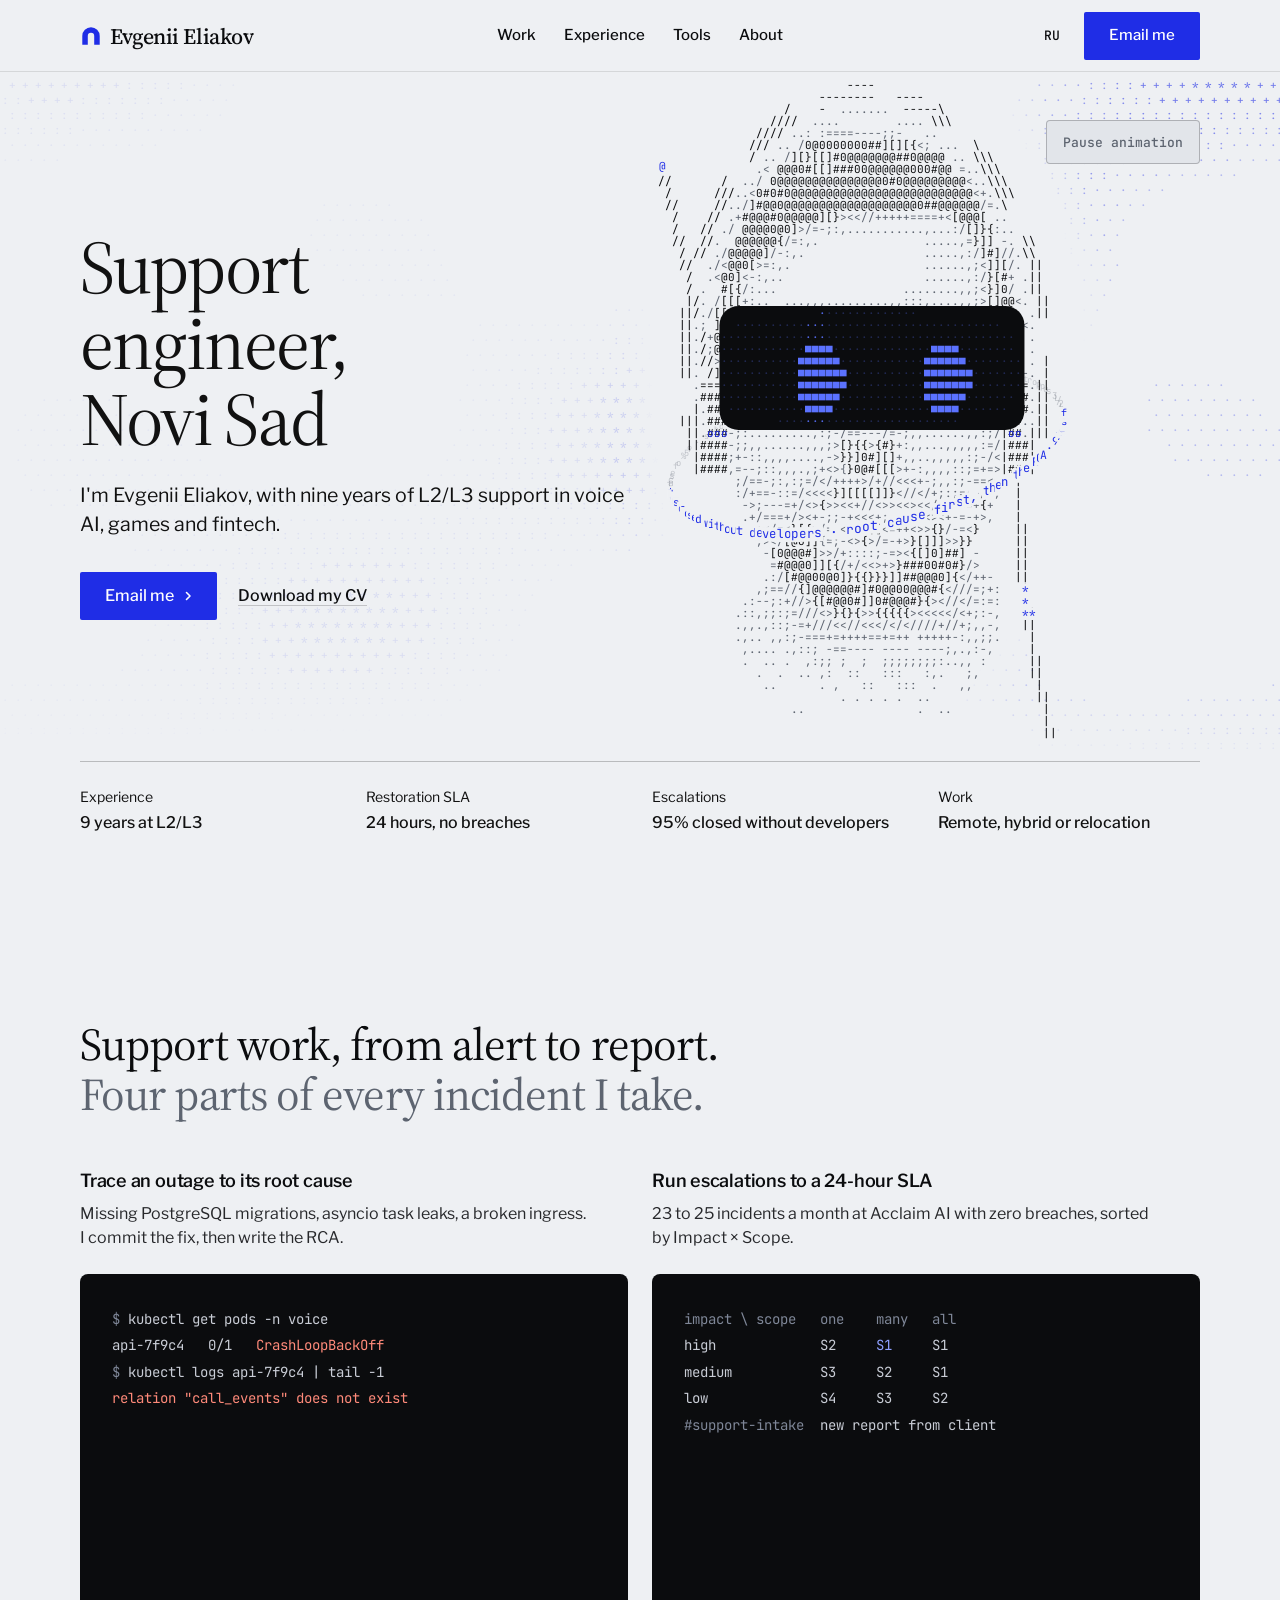
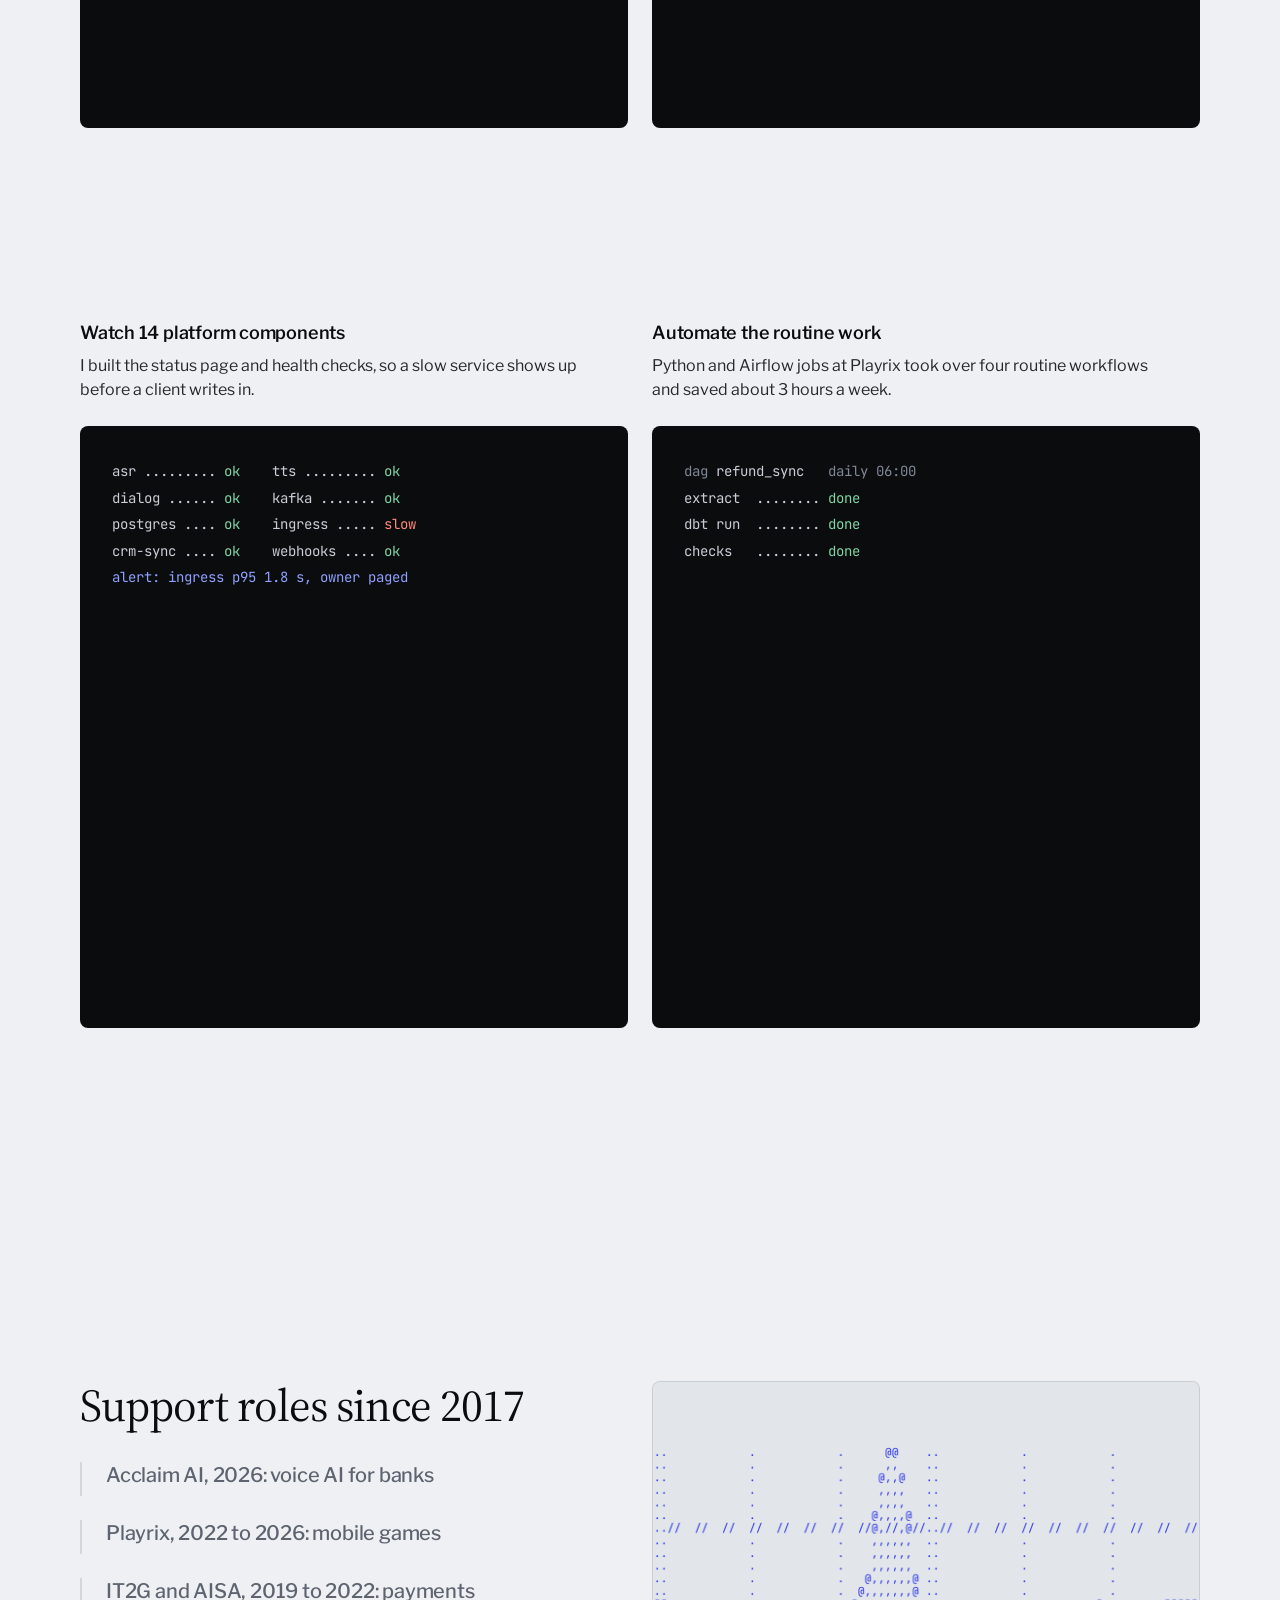
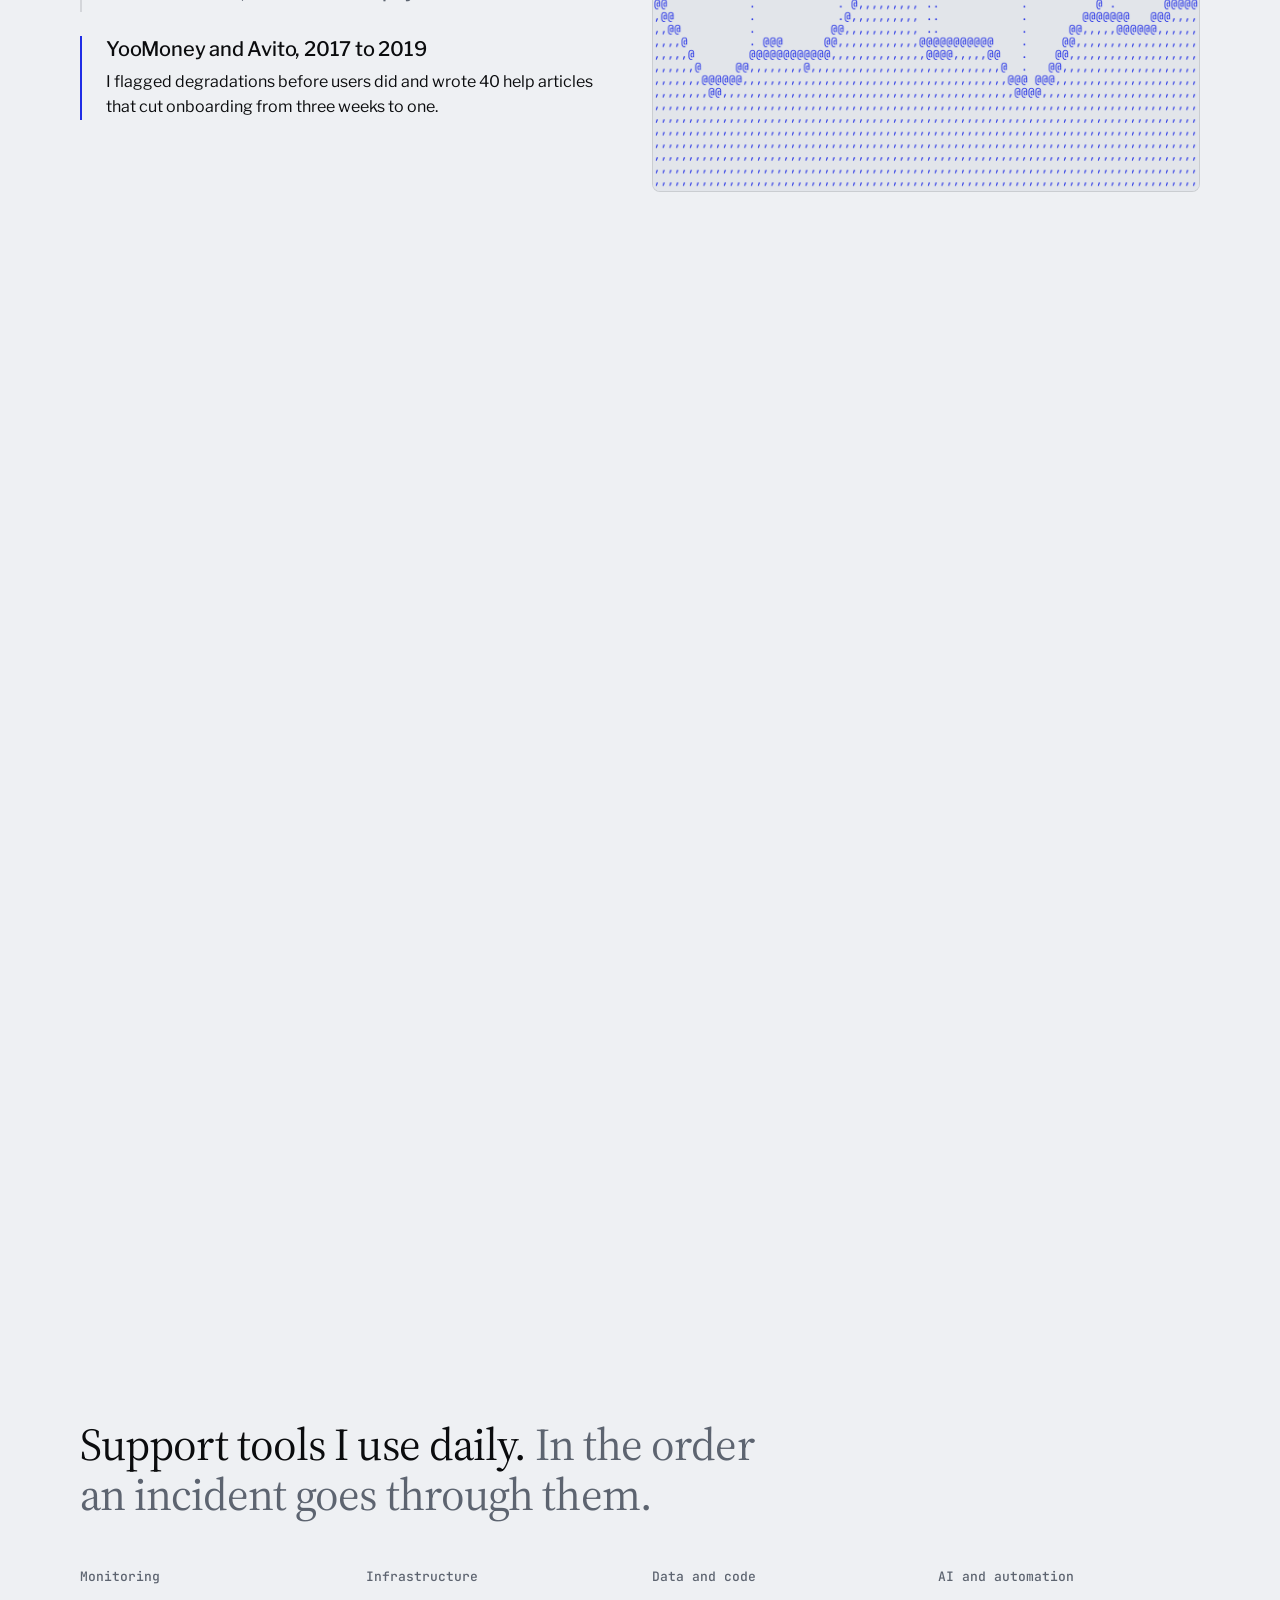
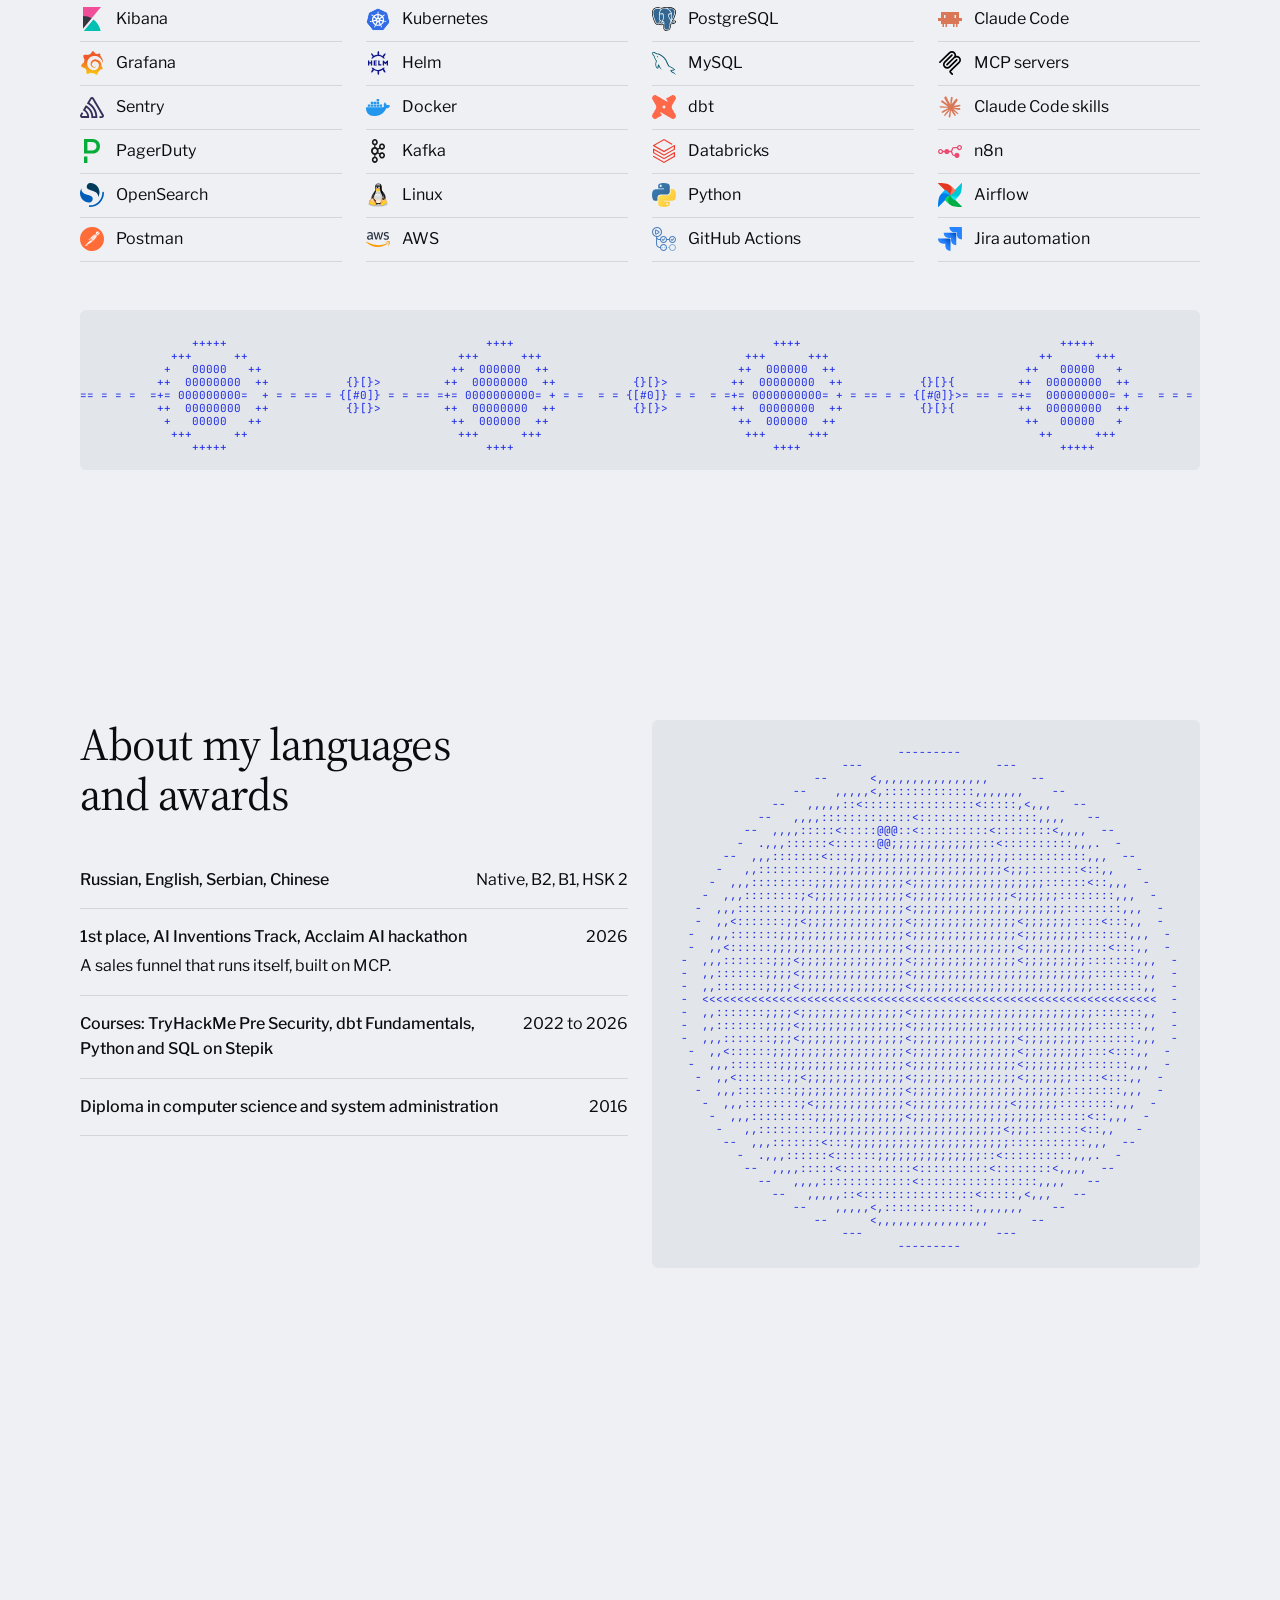
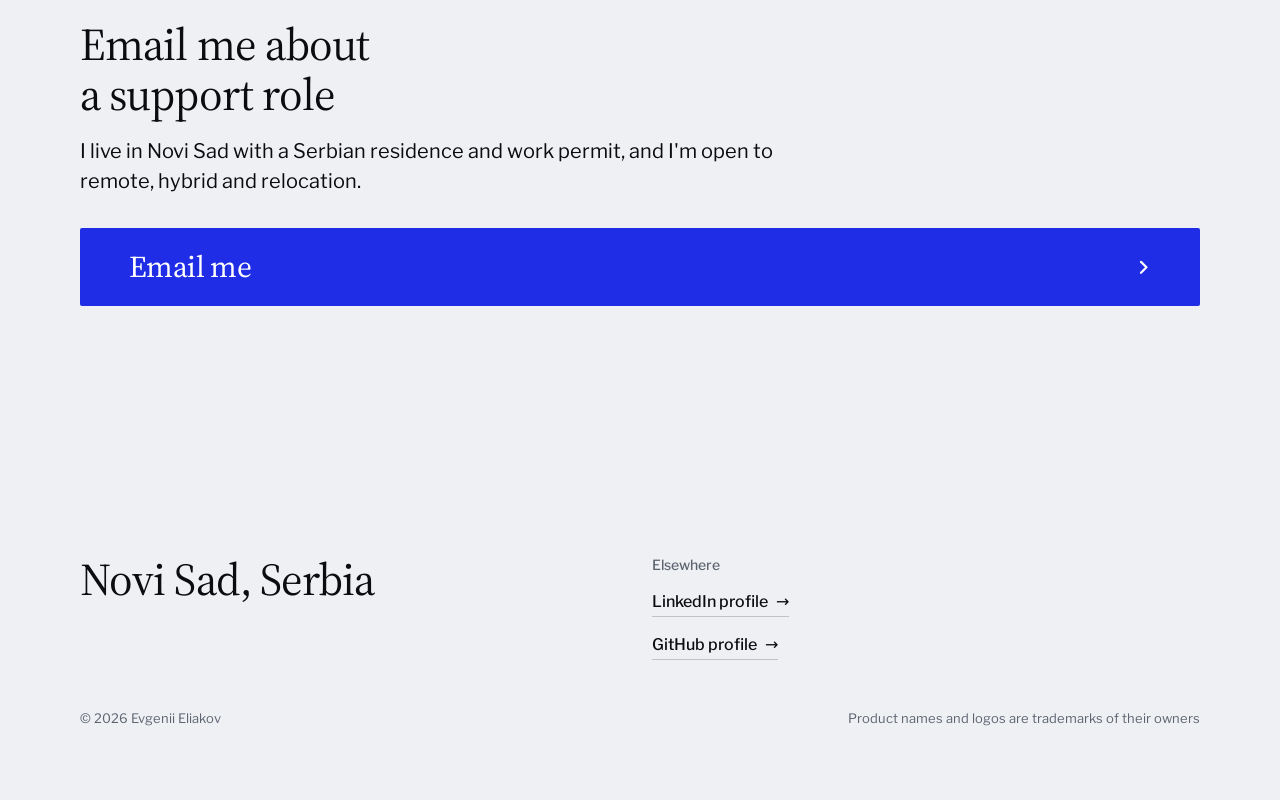
==== index.html @ a2438d63 "Personal site: ASCII portrait, EN and RU versions Co-Authored-By: Claude Opus 5.5 <noreply@anthropic" ====
<!doctype html>
<html lang="en" data-type="service" data-radius="sharp" data-buttons="block" data-motion>
<head>
<meta charset="utf-8">
<meta name="viewport" content="width=device-width, initial-scale=1, viewport-fit=cover">
<title>Evgenii Eliakov: L2/L3 support engineer in Novi Sad</title>
<meta name="description" content="Nine years of production support for voice AI, mobile games and fintech, open to remote, hybrid and relocation.">
<meta property="og:type" content="website">
<meta property="og:title" content="Evgenii Eliakov: L2/L3 support engineer in Novi Sad">
<meta property="og:description" content="Nine years of production support for voice AI, mobile games and fintech.">
<meta property="og:image" content="share.jpg">
<meta name="twitter:card" content="summary_large_image">
<link rel="icon" href="favicon.svg" type="image/svg+xml">
<meta name="theme-color" content="#eef0f3">
<link rel="alternate" hreflang="en" href="index.html">
<link rel="alternate" hreflang="ru" href="ru.html">
<link rel="alternate" hreflang="x-default" href="index.html">
<!-- <link rel="canonical" href="https://..."> once the domain is known -->
<meta name="site-kind" content="other">
<meta name="page-type" content="service">
<link rel="preconnect" href="https://fonts.googleapis.com">
<link rel="preconnect" href="https://fonts.gstatic.com" crossorigin>
<link href="https://fonts.googleapis.com/css2?family=Source+Serif+4:opsz,wght@8..60,400..700&family=Libre+Franklin:wght@400..600&family=JetBrains+Mono:wght@400;500&display=swap" rel="stylesheet">
<link rel="stylesheet" href="assets/system.css">
<link rel="stylesheet" href="assets/ui/cards.css">
<link rel="stylesheet" href="assets/motion/motion.css">
<link rel="stylesheet" href="assets/backgrounds/backgrounds.css">
<link rel="stylesheet" href="assets/layout/layout.css">
<link rel="stylesheet" href="assets/icons/icon.css">
<link rel="stylesheet" href="assets/moments/pinned-chapters/moment.css">
<link rel="stylesheet" href="css/site.css">
<script>document.documentElement.classList.add('m-enter');setTimeout(()=>document.documentElement.classList.add('m-enter-done'),700)</script>
<script>document.documentElement.classList.add('mo-js');setTimeout(()=>document.documentElement.classList.add('mo-safe'),2500)</script>
<link rel="modulepreload" href="assets/moments/moments.js">
<link rel="modulepreload" href="assets/moments/lib.js">
<link rel="modulepreload" href="assets/moments/pinned-chapters/moment.js">
</head>
<body>
<!-- kind: service (a person hired), site-kind other; the ASCII portrait and scenes are the client's own ask
     deal: hero photo (the ASCII portrait as the picture layer), nav nav-centre, close close-type, footer footer-visit,
     rhythm surface-pairs, buttons block, mark arc, palette cool-grey-cobalt, type source-serif, radius sharp
     moments: pinned-chapters in #experience -->
<header class="nav nav--centre">
  <div class="wrap nav__bar">
    <a class="skip-link" href="#top">Skip to content</a>
    <a class="nav__logo" href="#top"><span class="mark" data-mark="arc" aria-hidden="true"></span>Evgenii Eliakov</a>
    <nav class="nav__links" aria-label="Main">
      <div class="nav__item"><a class="nav__link" href="#work">Work</a></div>
      <div class="nav__item"><a class="nav__link" href="#experience">Experience</a></div>
      <div class="nav__item"><a class="nav__link" href="#tools">Tools</a></div>
      <div class="nav__item"><a class="nav__link" href="#about">About</a></div>
    </nav>
    <div class="nav__actions">
      <a class="nav__link lang-switch" href="ru.html" hreflang="ru" lang="ru" aria-label="Русская версия">RU</a>
      <a class="btn btn--primary" href="mailto:evgeniyeliakov@gmail.com">Email me</a>
    </div>
    <button class="nav__toggle" type="button" aria-expanded="false" aria-label="Menu">
      <svg width="18" height="18" viewBox="0 0 18 18" aria-hidden="true"><path d="M2 5h14M2 13h14" stroke="currentColor" stroke-width="1.6" stroke-linecap="round"/></svg>
    </button>
  </div>
</header>

<main id="top">
  <section class="hero hero--photo" data-enter data-calm="left" data-box="none" data-tone="light" aria-labelledby="hero-h">
    <canvas class="hero__bg" data-ascii-portrait data-src="img/face.jpg" data-orbit="9 years of L2/L3 support · 23–25 incidents a month · zero SLA breaches · 95% of escalations closed without developers · root cause first, then the RCA ·" aria-hidden="true"></canvas>
    <div class="wrap"><div class="hero-text">
      <button class="ascii-pause" type="button" data-ascii-pause data-play="Play animation" data-pause="Pause animation" aria-pressed="false"><span>Pause animation</span></button>
      <div class="hero__text">
        <h1 id="hero-h">Support engineer, Novi Sad</h1>
        <p class="hero__lead">I'm Evgenii Eliakov, with nine years of L2/L3 support in voice AI, games and fintech.</p>
        <div class="btn-row"><a class="btn btn--primary" href="mailto:evgeniyeliakov@gmail.com">Email me<svg class="m-arrow" viewBox="0 0 12 12" aria-hidden="true"><path class="m-arrow__stem" d="M1 6h8"/><path class="m-arrow__head" d="M4.5 2.5 8 6l-3.5 3.5"/></svg></a><a class="btn btn--secondary" href="Evgenii_Eliakov_CV.pdf" download>Download my CV</a></div>
      </div>
      <dl class="hero__facts">
        <div><dt>Experience</dt><dd>9 years at L2/L3</dd></div>
        <div><dt>Restoration SLA</dt><dd>24 hours, no breaches</dd></div>
        <div><dt>Escalations</dt><dd>95% closed without developers</dd></div>
        <div><dt>Work</dt><dd>Remote, hybrid or relocation</dd></div>
      </dl>
    </div></div>
  </section>

  <section class="section g2" id="work" aria-labelledby="work-h">
    <div class="wrap">
      <div class="group">
        <div class="section-head">
          <h2 id="work-h">Support work, from alert to report. <span class="muted">Four parts of every incident I take.</span></h2>
        </div>
        <div class="grid">
          <article class="card card--row card--open span-6">
            <h3>Trace an outage to its root cause</h3>
            <p>Missing PostgreSQL migrations, asyncio task leaks, a broken ingress. I commit the fix, then write the RCA.</p>
            <div class="panel"><pre class="term" data-term role="img" aria-label="A terminal: a crashing pod, its log, the missing migration and the fix">
<span data-at="0"><span class="p">$</span> kubectl get pods -n voice</span>
<span data-at="1">api-7f9c4   0/1   <span class="bad">CrashLoopBackOff</span></span>
<span data-at="2"><span class="p">$</span> kubectl logs api-7f9c4 | tail -1</span>
<span data-at="3"><span class="bad">relation "call_events" does not exist</span></span>
<span data-at="4"><span class="hi">-&gt; migration 0042 never ran</span></span>
<span data-at="5"><span class="p">$</span> alembic upgrade head   <span class="ok">restored</span></span></pre></div>
          </article>
          <article class="card card--row card--open span-6">
            <h3>Run escalations to a 24-hour SLA</h3>
            <p>23 to 25 incidents a month at Acclaim AI with zero breaches, sorted by Impact × Scope.</p>
            <div class="panel"><pre class="term" data-term role="img" aria-label="A severity matrix of impact by scope and a ticket opened from Slack">
<span data-at="0"><span class="p">impact \ scope   one    many   all</span></span>
<span data-at="0">high             S2     <span class="hi">S1</span>     S1</span>
<span data-at="0">medium           S3     S2     S1</span>
<span data-at="0">low              S4     S3     S2</span>
<span data-at="2"><span class="p">#support-intake</span>  new report from client</span>
<span data-at="4"><span class="ok">ticket SUP-1184 opened</span>  <span class="hi">S1</span>  on-call paged</span></pre></div>
          </article>
        </div>
      </div>
      <div class="grid">
        <article class="card card--row card--open span-6">
          <h3>Watch 14 platform components</h3>
          <p>I built the status page and health checks, so a slow service shows up before a client writes in.</p>
          <div class="panel"><pre class="term" data-term role="img" aria-label="Health checks for platform services, one turns to a warning and recovers">
<span data-at="0">asr ......... <span class="ok">ok</span>    tts ......... <span class="ok">ok</span></span>
<span data-at="0">dialog ...... <span class="ok">ok</span>    kafka ....... <span class="ok">ok</span></span>
<span data-at="0">postgres .... <span class="ok">ok</span>    ingress ..... <span class="bad">slow</span></span>
<span data-at="0">crm-sync .... <span class="ok">ok</span>    webhooks .... <span class="ok">ok</span></span>
<span data-at="2"><span class="hi">alert: ingress p95 1.8 s, owner paged</span></span>
<span data-at="4"><span class="ok">ingress fixed, 14 of 14 healthy</span></span></pre></div>
        </article>
        <article class="card card--row card--open span-6">
          <h3>Automate the routine work</h3>
          <p>Python and Airflow jobs at Playrix took over four routine workflows and saved about 3 hours a week.</p>
          <div class="panel"><pre class="term" data-term role="img" aria-label="An Airflow pipeline running its steps to a finished report">
<span data-at="0"><span class="p">dag</span> refund_sync   <span class="p">daily 06:00</span></span>
<span data-at="1">extract  ........ <span class="ok">done</span></span>
<span data-at="2">dbt run  ........ <span class="ok">done</span></span>
<span data-at="3">checks   ........ <span class="ok">done</span></span>
<span data-at="4">report -&gt; #billing-support <span class="ok">sent</span></span>
<span data-at="5"><span class="hi">no one had to open a spreadsheet</span></span></pre></div>
        </article>
      </div>
    </div>
  </section>

  <section class="section" id="experience" style="--h: 2" data-moment="pinned-chapters" aria-labelledby="experience-h">
    <div class="wrap mo-pc__grid">
      <div class="mo-pc__text">
        <h2 id="experience-h">Support roles since 2017</h2>
        <ol class="mo-pc__steps">
          <li class="mo-pc__step">
            <h3>Acclaim AI, 2026: voice AI for banks</h3>
            <p>The technical contact between enterprise banks and engineering. I deployed with Helm, debugged pods in Lens and drafted SLA terms.</p>
            <figure class="mo-pc__visual"><canvas data-ascii-scene="voice" role="img" aria-label="A call waveform drawn in characters"></canvas></figure>
          </li>
          <li class="mo-pc__step">
            <h3>Playrix, 2022 to 2026: mobile games</h3>
            <p>About 35 critical backend and billing escalations a month across Homescapes, Gardenscapes and Township.</p>
            <figure class="mo-pc__visual"><canvas data-ascii-scene="game" role="img" aria-label="A match-three game board drawn in characters"></canvas></figure>
          </li>
          <li class="mo-pc__step">
            <h3>IT2G and AISA, 2019 to 2022: payments</h3>
            <p>Failed transactions on the St. Petersburg resident card, slow MySQL queries, Linux servers and Asterisk VoIP.</p>
            <figure class="mo-pc__visual"><canvas data-ascii-scene="ledger" role="img" aria-label="A ledger of card transactions with one failed row"></canvas></figure>
          </li>
          <li class="mo-pc__step">
            <h3>YooMoney and Avito, 2017 to 2019</h3>
            <p>I flagged degradations before users did and wrote 40 help articles that cut onboarding from three weeks to one.</p>
            <figure class="mo-pc__visual"><canvas data-ascii-scene="monitor" role="img" aria-label="A latency chart with a spike over the alert line"></canvas></figure>
          </li>
        </ol>
      </div>
      <div class="mo-pc__visuals frame"></div>
    </div>
  </section>

  <section class="section" id="tools" aria-labelledby="tools-h">
    <div class="wrap">
      <div class="section-head">
        <h2 id="tools-h">Support tools I use daily. <span class="muted">In the order an incident goes through them.</span></h2>
      </div>
      <div class="grid grid--top">
        <div class="tools__group span-3">
          <p class="tools__label">Monitoring</p>
          <ul class="tools__list">
            <li><img class="ic" src="assets/icons/kibana.svg" alt="" width="24" height="24">Kibana</li>
            <li><img class="ic" src="assets/icons/grafana.svg" alt="" width="24" height="24">Grafana</li>
            <li><img class="ic" src="assets/icons/sentry.svg" alt="" width="24" height="24">Sentry</li>
            <li><img class="ic" src="assets/icons/pagerduty.svg" alt="" width="24" height="24">PagerDuty</li>
            <li><img class="ic" src="assets/icons/opensearch.svg" alt="" width="24" height="24">OpenSearch</li>
            <li><img class="ic" src="assets/icons/postman.svg" alt="" width="24" height="24">Postman</li>
          </ul>
        </div>
        <div class="tools__group span-3">
          <p class="tools__label">Infrastructure</p>
          <ul class="tools__list">
            <li><img class="ic" src="assets/icons/kubernetes.svg" alt="" width="24" height="24">Kubernetes</li>
            <li><img class="ic" src="assets/icons/helm.svg" alt="" width="24" height="24">Helm</li>
            <li><img class="ic" src="assets/icons/docker.svg" alt="" width="24" height="24">Docker</li>
            <li><img class="ic" src="assets/icons/kafka.svg" alt="" width="24" height="24">Kafka</li>
            <li><img class="ic" src="assets/icons/linux-tux.svg" alt="" width="24" height="24">Linux</li>
            <li><img class="ic" src="assets/icons/aws.svg" alt="" width="24" height="24">AWS</li>
          </ul>
        </div>
        <div class="tools__group span-3">
          <p class="tools__label">Data and code</p>
          <ul class="tools__list">
            <li><img class="ic" src="assets/icons/postgres.svg" alt="" width="24" height="24">PostgreSQL</li>
            <li><img class="ic" src="assets/icons/mysql.svg" alt="" width="24" height="24">MySQL</li>
            <li><img class="ic" src="assets/icons/dbt.svg" alt="" width="24" height="24">dbt</li>
            <li><img class="ic" src="assets/icons/databricks.svg" alt="" width="24" height="24">Databricks</li>
            <li><img class="ic" src="assets/icons/python.svg" alt="" width="24" height="24">Python</li>
            <li><img class="ic" src="assets/icons/github-actions.svg" alt="" width="24" height="24">GitHub Actions</li>
          </ul>
        </div>
        <div class="tools__group span-3">
          <p class="tools__label">AI and automation</p>
          <ul class="tools__list">
            <li><img class="ic" src="assets/icons/claude-code.svg" alt="" width="24" height="24">Claude Code</li>
            <li><img class="ic" src="assets/icons/mcp.svg" alt="" width="24" height="24">MCP servers</li>
            <li><img class="ic" src="assets/icons/claude.svg" alt="" width="24" height="24">Claude Code skills</li>
            <li><img class="ic" src="assets/icons/n8n.svg" alt="" width="24" height="24">n8n</li>
            <li><img class="ic" src="assets/icons/airflow.svg" alt="" width="24" height="24">Airflow</li>
            <li><img class="ic" src="assets/icons/jira.svg" alt="" width="24" height="24">Jira automation</li>
          </ul>
        </div>
      </div>
      <canvas class="tools__flow" data-ascii-scene="network" role="img" aria-label="Four stations on one line with signals running from monitoring to AI and automation"></canvas>
    </div>
  </section>

  <section class="section" id="about" aria-labelledby="about-h">
    <div class="wrap grid grid--top">
      <div class="span-6">
        <div class="section-head">
          <h2 id="about-h">About my languages and awards</h2>
        </div>
        <ul class="rows">
          <li><span class="rows__name">Russian, English, Serbian, Chinese</span><span class="rows__value">Native, B2, B1, HSK 2</span></li>
          <li><span class="rows__name">1st place, AI Inventions Track, Acclaim AI hackathon</span><p>A sales funnel that runs itself, built on MCP.</p><span class="rows__value">2026</span></li>
          <li><span class="rows__name">Courses: TryHackMe Pre Security, dbt Fundamentals, Python and SQL on Stepik</span><span class="rows__value">2022 to 2026</span></li>
          <li><span class="rows__name">Diploma in computer science and system administration</span><span class="rows__value">2016</span></li>
        </ul>
      </div>
      <div class="span-6 start-7">
        <canvas class="about__globe" data-ascii-scene="globe" role="img" aria-label="A globe drawn in characters with Novi Sad marked"></canvas>
      </div>
    </div>
  </section>
</main>

<footer class="footer closing footer--visit" id="contact" aria-labelledby="close-h">
  <div class="wrap">
    <div class="closing__cta close--type">
      <div class="section-head">
        <h2 id="close-h">Email me about a support role</h2>
        <p>I live in Novi Sad with a Serbian residence and work permit, and I'm open to remote, hybrid and relocation.</p>
      </div>
      <a class="btn btn--primary btn--xl btn--wide" href="mailto:evgeniyeliakov@gmail.com">Email me<svg class="m-arrow" viewBox="0 0 12 12" aria-hidden="true"><path class="m-arrow__stem" d="M1 6h8"/><path class="m-arrow__head" d="M4.5 2.5 8 6l-3.5 3.5"/></svg></a>
    </div>
    <div class="closing__links">
      <div class="grid">
        <div class="span-6 stack-4">
          <address class="footer__address">Novi Sad, Serbia</address>
        </div>
        <div class="span-6 start-7 stack-4">
          <h3>Elsewhere</h3>
          <p><a class="link" href="https://www.linkedin.com/in/evgenii-eliakov">LinkedIn profile</a></p>
          <p><a class="link" href="https://github.com/Shuba666">GitHub profile</a></p>
        </div>
      </div>
      <div class="footer__legal">
        <span>&copy; 2026 Evgenii Eliakov</span>
        <span>Product names and logos are trademarks of their owners</span>
      </div>
    </div>
  </div>
</footer>

<script type="module" src="assets/system.js"></script>
<script type="module" src="assets/motion/motion.js"></script>
<script type="module" src="assets/layout/layout.js"></script>
<script type="module" src="js/ascii.js"></script>
</body>
</html>
---- assets/system.css ----
/*
  taste-skill system.css - the one system for the page. Link it first, then assets/ui/cards.css (the
  feature card, its panel and the fragment placements), then set the palette (--p-*), the fonts and
  the radius set on :root in the page (node scripts/start.mjs prints that block).
  Do not add a second grid, spacing scale, type scale, radius scale, button or card style.
*/

/* ---------------------------------------------------------------- tokens */
:root {
  /* palette (hex only; fx.js reads --bg --surface --ink --muted --accent --accent-ink) */
  --p-bg: #ffffff;
  --p-surface: #f4f4f4;
  --p-ink: #111111;
  --p-muted: #6b6b6b;
  --p-accent: #1a4be0;
  --p-accent-ink: #ffffff;
  --p-action: #1a4be0;      /* buttons, links, focus: the accent, or the ink when the accent is too pale */
  --p-action-ink: #ffffff;
  --p-inv-bg: #111111;
  --p-inv-surface: #1c1c1c;
  --p-inv-ink: #f4f4f4;
  --p-inv-muted: #a3a3a3;
  --p-inv-accent: #ffffff;
  --p-inv-accent-ink: #111111;
  --p-inv-action: #ffffff;
  --p-inv-action-ink: #111111;
  /* the lit ground behind UI and in the closing band (references/cards.md), one per page, tech pages only
     (none on kind other, which is flat): <html data-ground="sand|sky|sage|painting">. system.js gives it to every ground
     that holds UI, on light and dark pages alike; --hue on one panel changes only its accent */
  --ground-bg: #d9ccb7; --ground-surface: #e9e0d2; --ground-ink: #2a2622; --ground-muted: #5a534a; --ground-accent: #a8794a;

  /* fonts */
  --font-display: system-ui, -apple-system, "Segoe UI", sans-serif;
  --font-text: system-ui, -apple-system, "Segoe UI", sans-serif;
  --font-mono: ui-monospace, "SFMono-Regular", Menlo, Consolas, monospace;
  --display-weight: 400;    /* headlines 400; 500 on a tech page (software, gaming, hardware) */
  --display-tracking: -0.025em;

  /* the page rhythm (references/layout-v4.md): one section per screen. The header is fixed and
     --nav tall; every section is padded --padt above and --padb (plus the phone action bar, --bar)
     below, and is exactly one or two screens tall (--h: 1 or 2; --hm on a phone). The hero's words
     start --hgap under the header and its content ends --hpadb above the fold. */
  --nav: 72px;
  --padt: 120px;
  --padb: 72px;
  --hgap: 48px;
  --hpadb: 64px;
  --bar: 0px;
  /* grid: one .wrap (alias .container) for the header, every section and the footer, the same
     --gut on both sides: 1280 wide at x 80-1360 at 1440, 342 at x 24-366 at 390 */
  --container: 1280px;
  --gut: 80px;
  --pad: var(--gut);
  --gutter: 24px;

  /* spacing: 4/8 scale */
  --s-1: 4px;  --s-2: 8px;  --s-3: 12px; --s-4: 16px; --s-5: 24px;
  --s-6: 32px; --s-7: 48px; --s-8: 64px; --s-9: 96px; --s-10: 128px;
  --section: 40px;      /* only a .section outside main (the kit's demo pages); every main > section and
                           footer.closing take --padt and --padb */
  --section-band: 56px; /* the same for an older footer outside footer.closing */
  --head-gap: 48px;     /* the one heading-to-content gap, 32 on a phone (layout.css reads it as --ly-head-gap) */
  --card-pad: 16px;     /* card padding (cards.css sets its own for cards with a panel) */
  --card-gap: 16px;     /* gap between cards */

  /* type scale (the only sizes on the page) */
  --t-label: 13px;
  --t-small: 14px;
  --t-body: 16px;
  --t-lead: 18px;
  --t-card: 18px;
  --t-h3: 24px;
  /* straight lines from the phone size at 390 to the desktop size at 1440 (system.md's table) */
  --t-h2: clamp(30px, 1.72vw + 23.3px, 48px);
  --t-h1: clamp(38px, 3.24vw + 25.4px, 72px);
  /* a big number stays a step under the h2 (VI-11): 38 at 1440, 28 at 390, so it never reads as a
     section heading; a stats row and a price set their own, smaller still */
  --t-stat: clamp(28px, .952vw + 24.29px, 38px);

  /* radius: one scale (soft by default; data-radius on <html> switches it) */
  --r-sm: 8px;  --r-md: 12px; --r-lg: 20px; --r-btn: 8px;

  /* controls (fixed here; a page never adds its own) */
  --btn-h: 44px;
  --btn-h-sm: 36px;
  --nav-h: var(--nav);  /* the older name, kept for the kit's files */
  --icon: 16px;         /* small icons: socials, menu chevrons, mono brand marks */

  /* motion: the one UI ease-out (motion.css --m-ease and ui/base.css --u-ease read it; references/motion.md) */
  --ease: cubic-bezier(.2, .8, .2, 1);
  --dur: 180ms;
}
html[data-radius="sharp"] { --r-sm: 4px; --r-md: 6px;  --r-lg: 8px;  --r-btn: 4px; }
html[data-radius="soft"]  { --r-sm: 8px; --r-md: 12px; --r-lg: 20px; --r-btn: 8px; }
html[data-radius="round"] { --r-sm: 10px; --r-md: 16px; --r-lg: 24px; --r-btn: 999px; }
/* the four lit grounds (references/cards.md); sand is the default above. painting goes with
   painterly-landscape (x.ai's daylight sky over olive hills) */
html[data-ground="sky"]      { --ground-bg: #c6d3df; --ground-surface: #d6e0e9; --ground-ink: #25303a; --ground-muted: #4d5964; --ground-accent: #3f6a92; }
html[data-ground="sage"]     { --ground-bg: #cdd6c6; --ground-surface: #dce3d6; --ground-ink: #262d24; --ground-muted: #535b51; --ground-accent: #6c8e63; }
html[data-ground="painting"] { --ground-bg: #79a8d6; --ground-surface: #a6c4e2; --ground-ink: #16212c; --ground-muted: #273949; --ground-accent: #9c9b3c; }
/* cards.css takes its card and panel radii from this scale */
html[data-radius] .card { --c-r: var(--r-lg); }
html[data-radius] .panel { --p-r: var(--r-md); }

/* a phone: the header 56, the sections padded 96 / 48, the hero's words 40 under the header and its
   content ending 24 above the fold, 24 at both sides, 12 between columns */
@media (max-width: 639px) {
  :root { --nav: 56px; --padt: 96px; --padb: 48px; --hgap: 40px; --hpadb: 24px; --gut: 24px; --gutter: 12px; --card-gap: 12px; --head-gap: 32px; }
}
@media (min-width: 640px) {
  :root { --gut: 48px; --section: 48px; --section-band: 72px; --card-pad: 24px; }
}
@media (min-width: 1024px) {
  :root { --gut: 80px; --section: 56px; --section-band: 96px; --card-gap: 24px;
          --t-lead: 20px; --t-card: 20px; --t-h3: 28px; }
  /* a place (and a local service): the 1200 column at x 120-1320 */
  html[data-type="place"] { --gut: 120px; --container: 1200px; }
}
/* a place (VI-06, ST-96, PH-23): its own smaller type (h1 48/53 and 32/37, h2 32/40 and 24/30, titles
   and the sub-line 20 and 18), the Recipe 3 hero's gap under its photograph (40, 24 on a phone),
   square photographs and cards and 2px buttons, whatever data-radius and data-buttons say */
:root[data-type="place"] {
  --hgap: 40px;
  --t-h1: clamp(32px, 1.524vw + 26.06px, 48px);
  --t-h2: clamp(24px, .762vw + 21px, 32px);
  --t-h3: clamp(20px, .381vw + 18.51px, 24px);
  --r-sm: 2px; --r-md: 0px; --r-lg: 0px; --r-btn: 2px;
}
:root[data-type="place"] :is(h1, .t-h1) { line-height: 1.104; }
:root[data-type="place"] :is(h2, .t-h2) { line-height: 1.25; }
@media (max-width: 639px) {
  :root[data-type="place"] { --hgap: 24px; }
  :root[data-type="place"] :is(h1, .t-h1) { line-height: 1.156; }
}

/* ---------------------------------------------------------------- grounds (at most three) */
:root, .ground-base {
  --bg: var(--p-bg); --surface: var(--p-surface); --ink: var(--p-ink); --muted: var(--p-muted);
  --accent: var(--p-accent); --accent-ink: var(--p-accent-ink); --card: var(--p-surface);
  --action: var(--p-action); --action-ink: var(--p-action-ink);
}
.ground-surface {
  --bg: var(--p-surface); --surface: var(--p-bg); --ink: var(--p-ink); --muted: var(--p-muted);
  --accent: var(--p-accent); --accent-ink: var(--p-accent-ink); --card: var(--p-bg);
  --action: var(--p-action); --action-ink: var(--p-action-ink);
}
.ground-inverse {
  --bg: var(--p-inv-bg); --surface: var(--p-inv-surface); --ink: var(--p-inv-ink); --muted: var(--p-inv-muted);
  --accent: var(--p-inv-accent); --accent-ink: var(--p-inv-accent-ink); --card: var(--p-inv-surface);
  --action: var(--p-inv-action); --action-ink: var(--p-inv-action-ink);
}
:root, .ground-base, .ground-surface, .ground-inverse {
  --line: color-mix(in oklab, var(--ink) 11%, transparent);
  --line-strong: color-mix(in oklab, var(--ink) 20%, transparent);
  /* effects (fx.js) and UI fragments (assets/ui) take the colours of the ground they sit on */
  --fx-bg: var(--bg); --fx-surface: var(--surface); --fx-ink: var(--ink); --fx-muted: var(--muted);
  --fx-accent: var(--accent); --fx-accent-ink: var(--accent-ink);
  --ui-font: var(--font-text); --ui-mono: var(--font-mono); --ui-radius: var(--r-md);
}
.ground-base, .ground-surface, .ground-inverse { background: var(--bg); color: var(--ink); }

/* ---------------------------------------------------------------- base */
*, *::before, *::after { box-sizing: border-box; }
/* an anchor lands on the section's top (the judge's frame): the fixed header covers --nav of its --padt */
html { -webkit-text-size-adjust: 100%; scroll-padding-top: 0; scroll-behavior: auto; margin: 0; }
body {
  margin: 0; background: var(--bg); color: var(--ink);
  font: 400 var(--t-body)/1.55 var(--font-text);
  -webkit-font-smoothing: antialiased; text-rendering: optimizeLegibility; overflow-x: clip;
}
img, svg, video, canvas { display: block; max-width: 100%; }
/* hidden means hidden, also on an img the line above makes a block (a menu tab's photograph, a peek photograph) */
[hidden] { display: none !important; }
img, video { height: auto; }
a { color: inherit; text-decoration: none; }
button { font: inherit; color: inherit; }
h1, h2, h3, h4, p, ul, ol, figure, blockquote { margin: 0; }
ul, ol { padding: 0; list-style: none; }
h1, h2, h3, h4 {
  font-family: var(--font-display); font-weight: var(--display-weight);
  letter-spacing: var(--display-tracking); text-wrap: balance; overflow-wrap: break-word;
  /* a long word (a German compound at 390) breaks at a syllable with a hyphen, in the language of <html lang>;
     only words of 10 letters or more, 4 at least on each side, so a short English heading never breaks */
  hyphens: auto; -webkit-hyphens: auto; hyphenate-limit-chars: 10 4 4;
}
h1, .t-h1 { font-size: var(--t-h1); line-height: 1.04; }
h2, .t-h2 { font-size: var(--t-h2); line-height: 1.1; }
h3, .t-h3 { font-size: var(--t-h3); line-height: 1.2; }
h4, .t-card { font-family: var(--font-text); font-weight: 500; font-size: var(--t-card); line-height: 1.3; letter-spacing: -0.01em; }
p { text-wrap: pretty; }
.t-lead  { font-size: var(--t-lead); line-height: 1.5; }
.t-body  { font-size: var(--t-body); line-height: 1.55; }
.t-small { font-size: var(--t-small); line-height: 1.5; }
.t-label { font-size: var(--t-label); font-weight: 500; line-height: 1.4; letter-spacing: 0.01em; }
.t-stat  { font-family: var(--font-display); font-weight: var(--display-weight); font-size: var(--t-stat);
           line-height: 1; letter-spacing: var(--display-tracking); font-variant-numeric: tabular-nums; }
.muted { color: var(--muted); }
.mono  { font-family: var(--font-mono); }
.measure { max-width: 62ch; }
:focus-visible { outline: 2px solid var(--action); outline-offset: 2px; border-radius: 2px; }
::selection { background: color-mix(in oklab, var(--accent) 30%, transparent); }

/* ---------------------------------------------------------------- grid */
.wrap, .container { width: min(100% - 2 * var(--gut), var(--container)); margin-inline: auto; padding-inline: 0; }
.grid { display: grid; grid-template-columns: repeat(12, minmax(0, 1fr)); column-gap: var(--gutter); row-gap: var(--card-gap); }
.grid > * { min-width: 0; grid-column: 1 / -1; }
.section { padding-block: var(--section); }

/* ---------------------------------------------------------------- one section per screen
   The page is a stack of screens. Framed at scrollY = k x the screen height, a shot shows exactly one
   section: the hero alone on the first screen, every other section (and footer.closing, the close and
   the footer in one) exactly one or two screens tall, its h2 first, --padt under its top. Heights
   and padding do it: no pinning, snapping or script.
     <section class="section" id=".." style="--h: 2">     (2 screens; --hm sets a phone's count alone)
       <div class="wrap"> the h2 first, then the content </div>     (the one in-flow child)
     </section>
   A layer (a full-bleed photograph or ground behind the words) is an <img class="layer" aria-hidden="true">
   beside the .wrap. Content must fit: one screen holds 708px of content at 1440x900 (900 - 120 - 72),
   two hold 1,608 (the second screen's part starts --padt under its top with .g2). From 640 to 1279 a
   section keeps at least its screens and grows past them rather than overlap the next. */
main > :is(section, .section), footer.closing {
  position: relative; box-sizing: border-box;
  height: calc(var(--h, 1) * 100vh); height: calc(var(--h, 1) * 100svh);
  padding: var(--padt) 0 calc(var(--padb) + var(--bar));
}
main > :is(section, .section) > :is(.wrap, .container), footer.closing > .wrap { position: relative; z-index: 1; height: 100%; }
main > :is(section, .section) > :is(.wrap, .container):not(.grid) { display: flex; flex-direction: column; }
/* a .wrap that is the section's grid too (class="wrap grid"): its rows start at the top */
main > :is(section, .section) > :is(.wrap, .container).grid { align-content: start; }
/* .fill: the block that takes what the screen leaves under the heading (a photograph, a frame) */
main > :is(section, .section) > .wrap > .fill { flex: 1 1 0; min-height: 0; }
/* two screens as two groups: row 1 the h2 and the first group, row 2 the rest (no second h2), starting
   --padt under the second screen's top, so the second shot looks like any other section */
main > :is(section, .section).g2, footer.closing.g2 { --h: 2; }
main > :is(section, .section).g2 > :is(.wrap, .container), footer.closing.g2 > .wrap { display: grid; grid-template-rows: minmax(0, 1fr) minmax(0, 1fr); row-gap: calc(var(--padt) + var(--padb) + var(--bar)); }
main > :is(section, .section).g2 > :is(.wrap, .container) > *, footer.closing.g2 > .wrap > * { min-height: 0; align-self: start; }
main > :is(section, .section).g2 > :is(.wrap, .container) > :is(.group, .fill) { align-self: stretch; }
/* a group: one screen's part of a .g2 section (its h2 and first rows, or the rest) */
.group { display: flex; flex-direction: column; min-height: 0; }
/* each screen's card row runs down to that screen's foot (the cards stretch, their panels grow), so
   the second screen of a .g2 is never a short row over an empty ground; both rows end on the same line */
@media (min-width: 1024px) {
  main > :is(section, .section).g2 > .wrap > .grid:last-child,
  main > :is(section, .section).g2 > .wrap > .group > .grid:last-child { align-self: stretch; flex: 1 1 auto; min-height: 0; }
}
.group > .fill { flex: 1 1 0; min-height: 0; }
@media (min-width: 640px) and (max-width: 1279px) {
  main > :is(section, .section):not(.hero, .section--hero), footer.closing {
    height: auto; min-height: calc(var(--h, 1) * 100vh); min-height: calc(var(--h, 1) * 100svh);
  }
  /* the section is a column and its .wrap takes all of it, so a .fill (a photograph, a frame) still
     grows to the section's foot (a min-height percentage would not resolve, leaving it at its least) */
  /* :where() keeps it at no weight, so a page's own phone- or tablet-only hiding (section.desk-only { display: none }) wins */
  :where(main > :is(section, .section):not(.hero, .section--hero), footer.closing) { display: flex; flex-direction: column; }
  main > :is(section, .section):not(.hero, .section--hero) > :is(.wrap, .container), footer.closing > .wrap { flex: 1 0 auto; height: auto; min-height: 0; }
}
/* a phone: lvh (the screen with its bars hidden) for every section but the hero; --hm when stacking
   makes the content taller than the desktop count */
@media (max-width: 639px) {
  /* at least its screens, never less: content a screen cannot hold makes the section taller (the rhythm
     check then asks for --hm: 2 or less content); a fixed height would lay its last rows over the next
     section, the fault the phone shots showed most (a list under the closing heading and its button) */
  main > :is(section, .section):not(.hero, .section--hero), footer.closing {
    height: auto; min-height: calc(var(--hm, var(--h, 1)) * 100vh); min-height: calc(var(--hm, var(--h, 1)) * 100lvh);
  }
  /* one grid row at least the screens tall that grows with the .wrap's content: the .wrap is stretched to
     it, so its .fill and its two groups still share a definite height */
  /* (at no weight, as on the tablet: a page's own section.desk-only { display: none } still hides it) */
  :where(main > :is(section, .section):not(.hero, .section--hero):has(> :is(.wrap, .container)), footer.closing) {
    display: grid; grid-template-columns: minmax(0, 1fr); grid-template-rows: 1fr; grid-auto-rows: auto;
  }
  main > :is(section, .section):not(.hero, .section--hero) > :is(.wrap, .container), footer.closing > .wrap { height: auto; }
  main > :is(section, .section).g2m, footer.closing.g2m { --hm: 2; }
  main > :is(section, .section).g2m > :is(.wrap, .container), footer.closing.g2m > .wrap { display: grid; grid-template-rows: minmax(0, 1fr) minmax(0, 1fr); row-gap: calc(var(--padt) + var(--padb) + var(--bar)); }
  /* stacked in one, the two groups keep the open cards' 32px, so the first group's last panel never meets
     the next card's title */
  main > :is(section, .section).g2:not(.g2m) > :is(.wrap, .container) { display: flex; row-gap: var(--s-6); }
  /* what the two screens leave goes around the second group, so it opens below the header, not on the fold */
  main > :is(section, .section).g2:not(.g2m) > :is(.wrap, .container) > :last-child { margin-block: auto; }
  main > :is(section, .section).g2:not(.g2m) > :is(.wrap, .container) > * { align-self: stretch; }
}
/* a layer: the photograph or ground of a whole section, under its words, edge to edge */
main > :is(section, .section) > :is(img, video, canvas, picture).layer,
footer.closing > :is(img, video, canvas, picture).layer {
  position: absolute; inset: 0; z-index: 0; width: 100%; height: 100%; max-width: none; object-fit: cover; object-position: var(--pos, 50% 50%);
}
main > :is(section, .section) > picture.layer > img { width: 100%; height: 100%; object-fit: cover; }

/* the hero: exactly the first screen, the fixed header over its top. Its words start --hgap under the
   header (--photo adds a full-bleed photograph's height above them on a place); its content ends
   --hpadb above the fold, and nothing of the next section shows, at 1440, 1024, 820 and 390.
     <section class="hero hero--<type>"><div class="wrap"><div class="hero-text"> .. </div>[one strip]</div></section>
   .hero-text holds the whole composition (the words, and the picture or window beside or under them);
   one docked strip (logos, three facts) may follow it, at most 96px, desktop only. */
main > :is(.hero, .section--hero) {
  height: 100vh; height: 100svh; min-height: 0;
  padding: calc(var(--nav) + var(--photo, 0px) + var(--hgap)) 0 calc(var(--hpadb) + var(--bar));
}
:is(.hero, .section--hero) > .wrap { height: 100%; display: grid; grid-template-rows: minmax(0, 1fr) auto; row-gap: var(--s-7); }
:is(.hero, .section--hero) > .wrap > .hero-text { min-height: 0; }
/* a phone: the hero is at least the first screen and grows when a short phone (320x640) cannot hold its
   words, buttons and picture, so nothing of it lies over the next section or under the header */
@media (max-width: 639px) {
  main > :is(.hero, .section--hero) { height: auto; min-height: 100vh; min-height: 100svh; }
  main > :is(.hero, .section--hero):has(> :is(.wrap, .container)) { display: grid; grid-template-columns: minmax(0, 1fr); grid-template-rows: 1fr; grid-auto-rows: auto; }
  main > :is(.hero, .section--hero) > :is(.wrap, .container) { height: auto; }
}
:is(.hero, .section--hero) > .wrap > .hero-strip { grid-row: 2; max-height: 96px; }
@media (max-width: 639px) { :is(.hero, .section--hero) > .wrap > .hero-strip { display: none; } }
.section--hero .section-head { max-width: 860px; }
/* the starter's own hero (hero-split): the words on span-5 top-aligned, the picture on span-6 start-7
   as tall as the hero's content box (at most 716 at 1440x900); a phone stacks words, then the picture
   in what is left */
.hero-text.hero-split { height: 100%; align-items: stretch; }
.hero-split > .hero-copy { align-self: start; }
.hero-split > .hero-visual { position: relative; min-height: 0; height: 100%; }
@media (max-width: 1023px) {
  .hero-text.hero-split { display: flex; flex-direction: column; gap: var(--s-6); }
  .hero-split > .hero-visual { flex: 1 1 0; min-height: 200px; height: auto; }
}
.hero-copy > * + * { margin-top: var(--s-5); }
/* the h1 first in the words' column: its capitals start on the picture's top line, not the line box's
   (the leading above the capitals would put the words about 12px under the photograph's top) */
.hero-copy > h1:first-child { text-box: trim-start cap alphabetic; }
.hero-copy > .btn-row { margin-top: var(--s-6); }
/* three short facts at the foot of the words' column, on the picture's bottom line (no dead space
   under the buttons): <dl class="hero-facts"><div><dt>..</dt><dd>..</dd></div> x3</dl> */
@media (min-width: 1024px) {
  .hero-split > .hero-copy { height: 100%; display: flex; flex-direction: column; }
  .hero-split > .hero-copy > .hero-facts { margin-top: auto; }
}
.hero-facts { display: grid; grid-template-columns: repeat(3, minmax(0, 1fr)); gap: var(--s-5) var(--gutter); margin: 0; }
.hero-facts > div { display: grid; gap: var(--s-1); align-content: start; }
.hero-facts dt { font-size: var(--t-small); color: var(--muted); }
.hero-facts dd { margin: 0; font-weight: 500; }
@media (max-width: 1023px) { .hero-facts { display: none; } }
/* a notice line above the h1 (changed hours, a delivery cut-off): one line with a number, static,
   starting on the left line like the h1 under it */
.hero-notice { font-size: var(--t-small); font-weight: 500; color: var(--ink); }
.hero-notice b, .hero-notice strong { font-weight: 500; color: var(--accent); }
.hero-copy > .hero-notice + h1 { margin-top: var(--s-5); }

/* a phone: open tiles from a row of three or four (rooms, goods, beans) go two-up, an odd last one
   across the row, so a row of three fits one 844px screen (stacked one under another they need two) */
@media (max-width: 639px) {
  .grid > .tile:is(.span-3, .span-4) { grid-column: auto / span 6; }
  .grid > .tile:is(.span-3, .span-4):nth-child(odd of .tile):nth-last-child(1 of .tile) { grid-column: 1 / -1; }
  .grid > .tile:is(.span-3, .span-4) .tile__head { flex-wrap: wrap; gap: 0 var(--s-2); }
}
/* a phone: open cards (words on the ground, the panel under them) stacked one under another keep 32px
   between a panel's foot and the next card's title, so a title never reads as the panel's caption */
@media (max-width: 639px) { .grid:has(> .card--open) { row-gap: var(--s-6); } }
/* a phone stacks a two-screen section's four open tiles into its two screens: their panels take 180px (a wide
   crop), so the h2 and the first two tiles of two lines each end on the first screen and the four inside both,
   not a third of a screen past. A page that sets its group's own --p-h (#features .panel) sets its phone value
   too, as the starter does */
@media (max-width: 639px) { main > :is(section, .section).g2 .card--open > .panel { --p-h: 180px; } }
/* spans: desktop >= 1024. Tablet 640-1023: text cards on span-3 and span-6 go two-up; cards with a
   panel (a visual needs the width; the one exception is a span-6 pair, below)
   and everything else (split text and visuals, span-4 cards, span-5/7/8 blocks) take the full row, so a split stacks and no row is left half empty. Phone < 640: one column. */
@media (min-width: 640px) and (max-width: 1023px) {
  .grid > .card.span-3:not(:has(> .panel)), .grid > .card.span-6:not(:has(> .panel)) { grid-column: auto / span 6; }
  /* the one exception with a panel: a 2x2 (or a pair) of span-6 cards stays two-up from 720px (a panel
     of about 310px and more, wide enough for a kit fragment), so four cards take one or two screens
     at 768-820 instead of a card per row (four stacked panels run past two screens). Split cards and
     every other span keep the full row. Under 720 a card per row. */
  @media (min-width: 720px) {
    .grid > .card.span-6:has(> .panel):not(.card--split) { grid-column: auto / span 6; }
    .grid > .card.span-6:has(> .panel):not(.card--split):nth-child(odd of .card.span-6):nth-last-child(1 of .card.span-6) { grid-column: 1 / -1; }
  }
  /* open tiles (rooms, models, people, a photo pair) go two-up; an odd last one takes the row */
  .grid > .tile:is(.span-3, .span-4, .span-6) { grid-column: auto / span 6; }
  .grid > .tile:is(.span-3, .span-4, .span-6):nth-child(odd of .tile):nth-last-child(1 of .tile) { grid-column: 1 / -1; }
}
@media (min-width: 1024px) {
  .span-2  { grid-column: auto / span 2; }
  .span-3  { grid-column: auto / span 3; }
  .span-4  { grid-column: auto / span 4; }
  .span-5  { grid-column: auto / span 5; }
  .span-6  { grid-column: auto / span 6; }
  .span-7  { grid-column: auto / span 7; }
  .span-8  { grid-column: auto / span 8; }
  .span-9  { grid-column: auto / span 9; }
  .span-10 { grid-column: auto / span 10; }
  .span-12 { grid-column: auto / span 12; }
  .start-1 { grid-column-start: 1; } .start-2 { grid-column-start: 2; } .start-3 { grid-column-start: 3; }
  .start-5 { grid-column-start: 5; } .start-6 { grid-column-start: 6; } .start-7 { grid-column-start: 7; }
  .start-4 { grid-column-start: 4; } .start-8 { grid-column-start: 8; } .start-9 { grid-column-start: 9; }
  .start-10 { grid-column-start: 10; }
  /* a split is top-aligned: the words' first line and the picture's top on one line (never centred
     against each other, never mirrored: text left, the visual right, on every split of the page) */
  .grid--middle, .grid--top { align-items: start; }
}
/* card rows: every card in a row the same height (a plain .grid stretches them) */
.grid:is(.grid--middle, .grid--top) > .card { align-self: stretch; }
/* 1024-1279: a span-4 card's panel would be about 220px wide, too narrow for real UI. Cards with a
   panel on span-4 go two-up, a span-8 one takes the row, and an odd last one takes the row too
   (steps, proof row: two, then one wide; bento: the wide card, then the four small ones two by two) */
@media (min-width: 1024px) and (max-width: 1279px) {
  .grid > .card.span-4:has(> .panel) { grid-column: auto / span 6; }
  .grid > .card.span-8:has(> .panel),
  .grid > .card.span-4:has(> .panel):nth-child(odd of .card.span-4):nth-last-child(1 of .card.span-4) { grid-column: 1 / -1; }
}

/* ---------------------------------------------------------------- section heading */
.section-head { max-width: 760px; margin-bottom: var(--head-gap); display: grid; gap: var(--s-4); }
/* every heading starts on the left line (a centred head among left ones reads as a mistake): the
   old centred head is left-aligned too */
.section-head--center { text-align: left; justify-items: start; }
/* a head row: the h2 (and its line) left, one link or the section's button at the right line */
.section-head--split { max-width: none; display: flex; align-items: end; justify-content: space-between; gap: var(--s-5); flex-wrap: wrap; }
.section-head--split > div { display: grid; gap: var(--s-4); max-width: 760px; }
.section-head p { color: var(--ink); font-size: var(--t-lead); line-height: 1.5; max-width: 60ch; }
.section-head--row { max-width: none; display: flex; align-items: end; justify-content: space-between; gap: var(--s-5); flex-wrap: wrap; }
.section-head--row > div { display: grid; gap: var(--s-4); max-width: 760px; }
/* the hero row (hero-product, hero-cycle): the h1 and its line left, the buttons right, across 1280 */
.section--hero .section-head--row { max-width: none; }

/* ---------------------------------------------------------------- buttons (one pair, a dealt look)
   One pair a page, .btn--primary and .btn--secondary, in the look dealt with the page (sections.md)
   and set once on <html data-buttons>; the markup never changes:
     solid  filled primary, outlined secondary, the radius scale (Figma; the default)
     pill   pills, a chevron after the primary's label, a tinted secondary (x.ai)
     tonal  the radius scale, a tinted secondary with no outline (Linear, Vercel)
     arrow  an arrow after the primary's label; the secondary is a text link with an arrow (Stripe)
     block  near-square corners, 48px tall; the secondary is an underlined text link (shops, hotels) */
.btn {
  display: inline-flex; align-items: center; justify-content: center; gap: var(--s-2);
  height: var(--btn-h); padding: 0 var(--s-5); border-radius: var(--r-btn); border: 1px solid transparent;
  font: 500 var(--t-body)/1 var(--font-text); letter-spacing: 0; white-space: nowrap; cursor: pointer;
  transition: background-color var(--dur) var(--ease), color var(--dur) var(--ease), border-color var(--dur) var(--ease), text-decoration-color var(--dur) var(--ease);
}
.btn--primary { background: var(--action); color: var(--action-ink); }
.btn--primary:hover { background: color-mix(in oklab, var(--action) 86%, var(--ink)); }
/* an inverted primary (the action is the ground's ink: a brand band, a lit ground): its hover steps toward the ground, as the filled one steps toward the ink */
.ground-brand .btn--primary:hover { background: color-mix(in oklab, var(--action) 88%, var(--bg)); }
/* the ground's own colour with a clear border: never grey on grey, readable on an effect too */
.btn--secondary { background: var(--bg); color: var(--ink); border-color: var(--line-strong); }
.btn--secondary:hover { background: color-mix(in oklab, var(--bg) 94%, var(--ink)); border-color: color-mix(in oklab, var(--ink) 35%, transparent); }
.btn--sm { height: var(--btn-h-sm); padding: 0 var(--s-4); font-size: var(--t-small); }
html[data-buttons="pill"] { --r-btn: 999px; }
html[data-buttons="block"] { --r-btn: 2px; --btn-h: 48px; }
html:is([data-buttons="pill"], [data-buttons="tonal"]) .btn--secondary { background: color-mix(in oklab, var(--ink) 8%, var(--bg)); border-color: transparent; }
html:is([data-buttons="pill"], [data-buttons="tonal"]) .btn--secondary:hover { background: color-mix(in oklab, var(--ink) 14%, var(--bg)); border-color: transparent; }
/* arrow and block: the secondary is a text link at the button's height (no box: one button look) */
html:is([data-buttons="arrow"], [data-buttons="block"]) .btn--secondary {
  background: none; border-color: transparent; padding-inline: var(--s-2);
  text-decoration: underline; text-underline-offset: 4px; text-decoration-color: var(--line-strong);   /* the .link look */
}
html:is([data-buttons="arrow"], [data-buttons="block"]) .btn--secondary:hover { background: none; border-color: transparent; text-decoration-color: currentColor; }
/* the glyph after a label: a chevron (pill) or an arrow (arrow), drawn so every font shows the same */
html[data-buttons="pill"] .btn--primary::after,
html[data-buttons="arrow"] :is(.btn--primary, .btn--secondary)::after {
  content: ""; flex: none; width: 12px; height: 12px; margin-right: -2px; background: currentColor;
  -webkit-mask: var(--btn-glyph) center / contain no-repeat; mask: var(--btn-glyph) center / contain no-repeat;
  transition: transform var(--dur) var(--ease);
}
html[data-buttons="pill"] { --btn-glyph: url("data:image/svg+xml,%3Csvg xmlns='http://www.w3.org/2000/svg' viewBox='0 0 12 12'%3E%3Cpath d='M4.5 2.5 8 6l-3.5 3.5' fill='none' stroke='black' stroke-width='1.6' stroke-linecap='round' stroke-linejoin='round'/%3E%3C/svg%3E"); }
html[data-buttons="arrow"] { --btn-glyph: url("data:image/svg+xml,%3Csvg xmlns='http://www.w3.org/2000/svg' viewBox='0 0 12 12'%3E%3Cpath d='M1.5 6h8.5M6.5 2.5 10 6l-3.5 3.5' fill='none' stroke='black' stroke-width='1.5' stroke-linecap='round' stroke-linejoin='round'/%3E%3C/svg%3E"); }
@media (hover: hover) and (pointer: fine) { html:is([data-buttons="pill"], [data-buttons="arrow"]) .btn:hover::after { transform: translateX(3px); } }
.btn:active { transform: translateY(1px) scale(.985); }
.btn--arrow::after { content: "\2192"; transition: transform var(--dur) var(--ease); }
@media (hover: hover) and (pointer: fine) { .btn--arrow:hover::after { transform: translateX(3px); } }
/* the drawn arrow (assets/motion: its stem grows and its head moves 3px on hover), the last child of
   a primary button, a pill or a link: <svg class="m-arrow" viewBox="0 0 12 12" aria-hidden="true">
   <path class="m-arrow__stem" d="M1 6h8"/><path class="m-arrow__head" d="M4.5 2.5 8 6l-3.5 3.5"/></svg>.
   It replaces the dealt glyph, so a button never shows two */
.m-arrow { flex: none; width: 12px; height: 12px; margin-right: -2px; overflow: visible;
           fill: none; stroke: currentColor; stroke-width: 1.6; stroke-linecap: round; stroke-linejoin: round; }
.btn--xl .m-arrow { width: 0.62em; height: 0.62em; stroke-width: 1.4; }
:is(.btn, .link, .pill):has(> .m-arrow)::after { content: none; display: none; }
.btn-row { display: flex; flex-wrap: wrap; gap: var(--s-3); align-items: center; }
.section-head--center .btn-row { justify-content: center; }
/* on the phone every button row stacks full width */
@media (max-width: 639px) {
  .btn-row { flex-direction: column; align-items: stretch; width: 100%; justify-self: stretch; }
  /* full width, the second action is a text link at the button's height under the filled one (an
     outline across the whole screen reads as a rule, a pale fill as a switched-off button) */
  .btn-row > .btn--secondary { background: none; border-color: transparent; text-decoration: underline; text-underline-offset: 4px; text-decoration-color: var(--line-strong); }
  .section-head--split > .btn { width: 100%; }
}
.link { display: inline-flex; align-items: center; gap: var(--s-2); font-weight: 500; color: var(--ink);
        text-decoration: underline; text-decoration-color: var(--line-strong); text-underline-offset: 4px;
        transition: text-decoration-color var(--dur) var(--ease); }
.link:hover { text-decoration-color: currentColor; }
.link::after { content: "\2192"; display: inline-block; text-decoration: none; transition: transform var(--dur) var(--ease); }
@media (hover: hover) and (pointer: fine) { .link:hover::after { transform: translateX(3px); } }
.pill { display: inline-flex; align-items: center; gap: var(--s-2); height: 32px; padding: 0 var(--s-3);
        border-radius: 999px; border: 1px solid var(--line); background: var(--card);
        font-size: var(--t-label); color: var(--ink); }
.pill .muted { color: var(--muted); }

/* ---------------------------------------------------------------- card (one style) */
.card {
  display: flex; flex-direction: column; gap: var(--s-2); min-width: 0;
  background: var(--card); border: 1px solid var(--line); border-radius: var(--r-lg); padding: var(--card-pad);
}
/* small titles in the text face: a display face at 20px (a condensed or hairline serif) reads smaller than the body */
.card > h3, .card > h4, .card--plan h3 { font-family: var(--font-text); font-weight: 500; font-size: var(--t-card); line-height: 1.3; letter-spacing: -0.01em; }
/* the type floor (system.md): text people read is 16px or more in ink; cards.css sets it for its
   card text, this for a plain card's lines */
.card > p { color: var(--ink); font-size: var(--t-body); max-width: 52ch; }
/* at most two boxes one inside the other (sections.md): a card whose panel holds UI drops its own
   box, so its title and lines sit on the page ground over the panel (Figma's tiles), or runs the
   panel flush to its sides and bottom (cards.css .panel--flush) */
.card.card--open { --c-pad: 0px; background: none; border: 0; box-shadow: none; padding: 0; overflow: visible; }
.card.card--open > .panel { margin: var(--s-5) 0 0; border-radius: var(--r-lg); }
.card.card--open > .panel--top { margin: 0 0 var(--s-5); }
.card--plan.is-featured { border-color: var(--action); box-shadow: inset 0 0 0 1px var(--action); }
/* cards.css (linked after this file) sets .card { gap: 0 } for feature cards; a plan keeps its 16px rows */
.card.card--plan { gap: var(--s-4); }

/* ---------------------------------------------------------------- visuals: panels and frames
   A card's .panel (the inset visual), .stage and the placements (.at-corner, .at-rise, .at-over,
   .at-right, .at-center, .stage--fade-*) come from assets/ui/cards.css (references/cards.md).
   This file adds the frames (hero, split, square, closing band) and lets a .stage work inside them.
   The grounds' colours: system.js lights every ground that holds UI (see there). */
:not(.card) > .panel { border-radius: var(--p-r, var(--r-md)); }   /* a panel on its own: four round corners */
.menu-card .panel { --p-h: 160px; }
.frame {
  position: relative; isolation: isolate; overflow: clip; display: flex; align-items: center; justify-content: center;
  background: var(--surface); border-radius: var(--r-lg); border: 1px solid var(--line);
  padding: clamp(var(--s-4), 4vw, var(--s-7));
}
/* a zero-width spacer keeps --ratio (height / width) as the frame's minimum height */
.frame::before { content: ""; flex: none; width: 0; padding-top: var(--ratio, 0px); }
/* an object or scene (assets/objects) and a photograph (.frame__img) fill the frame themselves */
.frame > :not(canvas, .stage, .loop-pause, .frame__fx, .frame__img, [data-print], [data-scene], .print3d) { position: relative; max-width: 100%; min-width: 0; }
/* a photograph is a plain rectangle in its frame: no border, no print, no filter */
.frame--photo { padding: 0; border: 0; }
/* .frame--fill: as tall as its row (a split's picture beside the words, down to the section's foot);
   stacked on a tablet or a phone it takes what the screen leaves, at least 200px */
.frame--fill { height: 100%; }
@media (max-width: 1023px) {
  .grid.fill:has(> .frame--fill) { display: flex; flex-direction: column; gap: var(--s-6); }
  .grid.fill > .frame--fill { flex: 1 1 0; height: auto; min-height: 200px; }
}
/* a split's words as a column: the last block (stats, a link) on the picture's bottom line */
.split-col { display: flex; flex-direction: column; gap: var(--s-5); }
@media (min-width: 1024px) { .split-col { height: 100%; } .split-col > .split-col__end { margin-top: auto; } }
:is(.frame, .panel) > .frame__img { position: absolute; inset: 0; z-index: 0; width: 100%; height: 100%; max-width: none; object-fit: cover; }
.frame--portrait { --ratio: 125%; }
/* the product stage (hero-product): wide, the product whole on it; a phone gets a tall stage */
.frame--stage { --ratio: 50%; }
@media (max-width: 639px) { .frame--stage, .frame--portrait { --ratio: 120%; } }
.frame--hero { padding: clamp(24px, 5vw, 64px); }
.frame--split { --ratio: 80%; }
.frame--square { --ratio: 100%; }
/* the closing band: the hero's echo, lit with the page's ground (sand, sky, sage or painting) on light
   and dark pages alike, so its text and buttons take that ground's ink. Its effect sits on a layer of
   its own, <div class="frame__fx" data-fx="..">, held still and calm where the text sits (system.js) */
.frame--cta { min-height: 420px; }
/* .frame--lit: the same for an object's frame that holds a few words in its clear half (the
   product statement's facts in a .frame__text, lower left; the object stands right of centre) */
.frame--cta, .frame--lit {
  border-color: transparent; background: var(--ground-bg); color: var(--ground-ink);
  --bg: var(--ground-surface); --surface: var(--ground-surface); --ink: var(--ground-ink); --muted: var(--ground-muted);
  --action: var(--ground-ink); --action-ink: var(--ground-surface);
  --line: color-mix(in oklab, var(--ground-ink) 12%, transparent); --line-strong: color-mix(in oklab, var(--ground-ink) 24%, transparent);
}
.frame > .frame__fx { position: absolute; inset: 0; z-index: 0; }
/* on a light page the buttons on a lit ground keep the page's own action colour: one action, one look
   (a dark page keeps the lit ground's ink, which reads on the bright ground) */
html:not([data-tone="dark"]) :is(.frame--cta, .frame--lit, .footer--statement) { --action: var(--p-action); --action-ink: var(--p-action-ink); }
/* a card on a photograph (a booking form over the room): the card holds the page's colours */
.frame--photo:has(> .card) { padding: clamp(var(--s-5), 5vw, var(--s-8)) clamp(var(--s-4), 4vw, var(--s-7)); }
.frame--photo > .card { position: relative; z-index: 1; width: min(100%, 480px); }   /* flat: no shadow at rest (ST-97) */
.frame--cta > .frame__fx { opacity: .85; }
.frame--lit > .frame__text { z-index: 2; align-self: flex-end; margin-right: auto; width: min(100%, 360px); display: grid; gap: var(--s-5); }
/* 2:1 on a desktop; a phone gets 2:3, the words at the top and the object smaller and low under
   them (its hero preset), so the facts never touch the object */
.frame--lit { --ratio: 50%; }
@media (max-width: 639px) { .frame--lit { --ratio: 150%; } .frame--lit > .frame__text { align-self: flex-start; } }
@media (max-width: 639px) { .frame--split { --ratio: 100%; } }
/* A hero, wide or split frame (x.ai's hero window): --w on the rising fragment's slot (its true width)
   centres it while it fits; anchored 24px in and cut by the right edge once the frame is narrower.
   --pair on the .stage (the main fragment's width plus the part of the second that sticks out)
   centres the pair; below 1024 the main one alone. In a card's panel cards.css places it (.at-corner,
   .at-rise, .at-right; a centred .at-rise.fit narrows with the panel), as its recipe says. */
.frame > .stage > .at-rise { --ax: max(24px, calc(50% - var(--w, 64%) / 2)); }
.frame--hero > .stage > .at-rise { --ax: max(24px, calc(50% - var(--pair, var(--w, 64%)) / 2)); }
.frame--hero > .stage > .at-over { --bx: max(24px, calc(50% - var(--pair, 800px) / 2)); }
@media (max-width: 1023px) { .frame--hero > .stage > .at-rise { --ax: max(24px, calc(50% - var(--w, 64%) / 2)); } }
/* a frame holding a cards.css .stage: the stage fills it and places the fragments (references/cards.md);
   the hero and wide frames are 16:7 and square on a phone; below 1024 only the main fragment shows */
.frame:has(> .stage) { padding: 0; }
.frame--hero:has(> .stage) { aspect-ratio: 16 / 7; }
@media (max-width: 1023px) {
  .frame--hero:has(> .stage) { aspect-ratio: 3 / 2; }   /* a tablet: room for the main fragment's rows */
}
/* a tablet held upright (820x1180): a taller frame, so the hero fills the screen without a gap */
@media (min-width: 640px) and (max-width: 1023px) and (orientation: portrait) {
  .frame--hero:has(> .stage) { aspect-ratio: 4 / 3; }
}
@media (max-width: 1023px) {
  .frame--hero > .stage > :is(.at-over, .at-over-l) { display: none; }
}
/* a split frame is about 440-560px wide from 1024 to 1279: the main piece alone there */
@media (min-width: 1024px) and (max-width: 1279px) {
  .frame--split > .stage > :is(.at-over, .at-over-l) { display: none; }
}
@media (max-width: 639px) {
  .frame--hero:has(> .stage) { aspect-ratio: 1; }
  .frame > .stage > :is(.at-over, .at-over-l) { display: none; }
  /* phone: cards.css sets a fragment 16px in on both sides, and system.js holds every loop on its
     finished picture, so no pause button lands on the UI */
}
/* a small object on a focal tile (.at-center): its true width (--w, 288px for the slider), narrowed
   on a small panel so 24px of ground always shows on both sides (a span-4 panel is 304px at 1280) */
.stage > .at-center { width: calc(100% - 48px); max-width: var(--w, 288px); }
.stage > .at-center > :is([data-ui], .ui) { width: 100%; max-width: none; }
/* .to-edge stretches a fragment's surface past the bottom (cards.css); doc's surface is its page */
.stage > .to-edge > .ui-doc > .ui-doc__page { min-height: 100%; }
/* .hero-stage: whole fragments side by side in a frame, never overlapping or cut (a row of app
   screens); the first is the main one, and the ones that no longer fit drop out from the end */
.hero-stage { container: hero-stage / inline-size; width: 100%; }
.hero-stage__row { display: flex; align-items: center; justify-content: center; gap: var(--s-5); }
.hero-stage__row > * { flex: none; max-width: 100%; }
@container hero-stage (max-width: 1060px) { .hero-stage__row > :nth-child(n + 3) { display: none; } }
@container hero-stage (max-width: 740px)  { .hero-stage__row > :nth-child(n + 2) { display: none; } }
/* the pause button on every visual that moves by itself for more than 5 s (WCAG 2.2.2): ui.js adds it
   to a loop when it starts to move, system.js to the hero's ground. Write a button.loop-pause into
   the frame only for a loop of your own (hero-cycle). The same solid 32px disc in the page colours as
   assets/ui/base.css's, 12px in from the bottom-right corner, with a 44px hit area. */
.loop-pause {
  position: absolute; right: 12px; bottom: 12px; z-index: 6; display: grid; place-items: center;
  width: 32px; height: 32px; margin: 0; padding: 0; border-radius: 50%; cursor: pointer;
  border: 1px solid color-mix(in oklab, var(--ink) 16%, transparent); background: var(--bg); color: var(--ink);
  box-shadow: 0 1px 2px rgb(0 0 0 / .12), 0 4px 12px -4px rgb(0 0 0 / .28);
}
.loop-pause::before { content: ""; position: absolute; inset: -6px; border-radius: 50%; }
.loop-pause svg { width: 14px; height: 14px; fill: currentColor; }
@media (prefers-reduced-motion: reduce) { .loop-pause { display: none; } }

/* ---------------------------------------------------------------- navigation */
/* The header: fixed, opaque, one hairline under it, the same at every depth (no blur, no shadow, no
   floating pill, never hidden on scroll). Its .wrap is the page's, so the logo starts on the left line
   and the main button ends on the right one. Plain words, 15px, sentence case; one filled button. */
.nav {
  position: fixed; inset: 0 0 auto 0; z-index: 50; height: var(--nav);
  background: var(--bg); color: var(--ink); border-bottom: 1px solid var(--line);
}
.nav__bar { height: 100%; display: flex; align-items: center; gap: var(--s-8); }
/* a text logo: the display face at 500, 22px (the client's SVG logo replaces it when there is one) */
.nav__logo { display: inline-flex; align-items: center; gap: var(--s-2); font: 500 22px/1 var(--font-display); letter-spacing: -0.02em; flex: none; }
@media (max-width: 639px) { .nav__logo { font-size: 20px; } }
.nav__logo svg, .nav__logo img { height: 24px; width: auto; }
/* the brand's mark beside its name, in the accent (the client's logo replaces both). Dealt shapes:
   <span class="mark" data-mark="dots|arc|ring|petal|leaf|stack" aria-hidden="true"></span> */
.mark { display: inline-block; flex: none; width: 22px; height: 22px; background: var(--accent);
        -webkit-mask: var(--mark) center / contain no-repeat; mask: var(--mark) center / contain no-repeat; }
.mark[data-mark="dots"]  { --mark: url("data:image/svg+xml,%3Csvg xmlns='http://www.w3.org/2000/svg' viewBox='0 0 24 24'%3E%3Ccircle cx='6.5' cy='6.5' r='4.5'/%3E%3Ccircle cx='17.5' cy='6.5' r='4.5'/%3E%3Ccircle cx='6.5' cy='17.5' r='4.5'/%3E%3Crect x='13' y='13' width='9' height='9' rx='1.5'/%3E%3C/svg%3E"); }
.mark[data-mark="arc"]   { --mark: url("data:image/svg+xml,%3Csvg xmlns='http://www.w3.org/2000/svg' viewBox='0 0 24 24'%3E%3Cpath d='M2.5 21.5V12a9.5 9.5 0 0 1 19 0v9.5h-6V12a3.5 3.5 0 0 0-7 0v9.5z'/%3E%3C/svg%3E"); }
.mark[data-mark="ring"]  { --mark: url("data:image/svg+xml,%3Csvg xmlns='http://www.w3.org/2000/svg' viewBox='0 0 24 24'%3E%3Cpath fill-rule='evenodd' d='M12 2a10 10 0 1 1 0 20 10 10 0 0 1 0-20zm0 5.5a4.5 4.5 0 1 0 0 9 4.5 4.5 0 0 0 0-9z'/%3E%3C/svg%3E"); }
.mark[data-mark="petal"] { --mark: url("data:image/svg+xml,%3Csvg xmlns='http://www.w3.org/2000/svg' viewBox='0 0 24 24'%3E%3Ccircle cx='12' cy='6.6' r='5'/%3E%3Ccircle cx='17.4' cy='12' r='5'/%3E%3Ccircle cx='12' cy='17.4' r='5'/%3E%3Ccircle cx='6.6' cy='12' r='5'/%3E%3Ccircle cx='12' cy='12' r='4'/%3E%3C/svg%3E"); }
.mark[data-mark="leaf"]  { --mark: url("data:image/svg+xml,%3Csvg xmlns='http://www.w3.org/2000/svg' viewBox='0 0 24 24'%3E%3Cpath d='M3 21C3 10 10 3 21 3c0 11-7 18-18 18z'/%3E%3C/svg%3E"); }
.mark[data-mark="stack"] { --mark: url("data:image/svg+xml,%3Csvg xmlns='http://www.w3.org/2000/svg' viewBox='0 0 24 24'%3E%3Crect x='2' y='2.5' width='20' height='5.5' rx='2.75'/%3E%3Crect x='2' y='9.25' width='14' height='5.5' rx='2.75'/%3E%3Crect x='2' y='16' width='8' height='5.5' rx='2.75'/%3E%3C/svg%3E"); }
/* initial: the name's first letter on a small accent tile (<span class="mark mark--initial" aria-hidden="true">K</span>);
   wordmark: no mark, the name alone */
.mark.mark--initial { -webkit-mask: none; mask: none; display: inline-grid; place-items: center; border-radius: calc(var(--r-sm) * 0.75);
  color: var(--accent-ink); font: var(--display-weight, 400) 13px/1 var(--font-display); letter-spacing: 0; }
.footer__mark .mark, .footer .nav__logo .mark { width: 0.8em; height: 0.8em; margin-right: 0.18em; vertical-align: -0.04em; }
.footer__mark .mark--initial, .footer .nav__logo .mark--initial { width: 1em; height: 1em; font-size: 0.6em; }
.nav--split .nav__logo .mark--initial { width: 26px; height: 26px; font-size: 15px; }
.nav__links { display: flex; align-self: stretch; gap: var(--s-1); flex: 1; min-width: 0; }
.nav__item { display: flex; align-items: center; height: 100%; }
.nav__link {
  position: relative; display: inline-flex; align-items: center; gap: var(--s-1); height: 36px; padding: 0 var(--s-3); border-radius: var(--r-sm);
  font-size: 15px; font-weight: 500; color: var(--ink); white-space: nowrap; transition: background-color var(--dur) var(--ease), color var(--dur) var(--ease);
}
/* a small laptop (1024-1279): the words sit closer, so a bar of four words never wraps or reaches the logo */
@media (min-width: 1024px) and (max-width: 1279px) {
  .nav__bar { gap: var(--s-6); }
  .nav__link { padding: 0 var(--s-2); }
  .nav__link::before, .nav__link[aria-current="page"]::after { left: var(--s-2); right: var(--s-2); }
  .nav__links { gap: 0; }
}
/* the words take no pill or fill (ST-08, ST-11): a 2px line draws under the word from the left on hover and focus and leaves to the right */
.nav__link::before { content: ""; position: absolute; left: var(--s-3); right: var(--s-3); bottom: -2px; height: 2px; border-radius: 2px; background: currentColor;
  transform: scaleX(0); transform-origin: right; transition: transform var(--dur) var(--ease); pointer-events: none; }
.nav__link:hover::before, .nav__link:focus-visible::before, .nav__item:hover > .nav__link::before, .nav__item:focus-within > .nav__link::before { transform: scaleX(1); transform-origin: left; }
.nav__actions > .nav__link::before { left: var(--s-2); right: var(--s-2); }
.nav__link .chev { width: 12px; height: 12px; opacity: .6; transition: transform var(--dur) var(--ease); }
/* the page you are on: a 2px bar under its word (still, the same inset as the hover line) */
.nav__link[aria-current="page"]::after { content: ""; position: absolute; left: var(--s-3); right: var(--s-3); bottom: -2px; height: 2px; border-radius: 2px; background: currentColor; }
.nav__expand { display: none; }
.nav__actions { display: flex; align-items: center; gap: var(--s-4); flex: none; }
/* the bar's button: the page's primary at the one button height (44, 48 with data-buttons="block"; ST-09) */
.nav__actions .btn { height: var(--btn-h); padding-inline: var(--s-5); font-size: 15px; }
.nav__actions > .nav__link { padding-inline: var(--s-2); }
.nav__toggle { display: none; }

.nav__menu {
  position: absolute; left: 0; right: 0; top: 100%; background: var(--bg); color: var(--ink);
  border-top: 1px solid var(--line); border-bottom: 1px solid var(--line);
  padding: var(--s-7) 0 var(--s-8); opacity: 0; visibility: hidden; transform: translateY(-6px);
  transition: opacity 120ms var(--ease), transform 120ms var(--ease), visibility 0s linear 120ms;
}
@media (min-width: 1024px) {
  /* hover opens the full-width panel after 150ms of intent; a click on the word goes to its page */
  .nav__item:hover > .nav__menu, .nav__item:focus-within > .nav__menu {
    opacity: 1; visibility: visible; transform: none; transition-duration: 200ms, 200ms, 0s; transition-delay: 150ms, 150ms, 150ms;
  }
  .nav__item:hover > .nav__link .chev, .nav__item:focus-within > .nav__link .chev { transform: rotate(180deg); }
}
.menu-col { display: grid; gap: var(--s-2); align-content: start; }
.menu-col > .t-label { color: var(--muted); margin-bottom: var(--s-2); }
.menu-col a { display: grid; gap: var(--s-1); padding: var(--s-2) 0; font-weight: 500; }
.menu-col a span { font-weight: 400; color: var(--muted); font-size: var(--t-small); }
.menu-col a:hover { color: var(--action); }
.menu-card { display: grid; gap: var(--s-3); }
.menu-card .panel { --ratio: 56.25%; }

@media (max-width: 1023px) {
  .nav__links, .nav__actions { display: none; }
  /* the menu button takes the secondary button's look on a 44px tap area */
  .nav__toggle {
    display: inline-grid; place-items: center; margin-left: auto; width: 44px; height: 44px; border-radius: var(--r-btn);
    border: 1px solid var(--line-strong); background: transparent; color: var(--ink); cursor: pointer; flex: none;
  }
  .nav.is-open .nav__links {
    display: flex; flex-direction: column; position: fixed; top: var(--nav); left: 0; right: 0; bottom: 0;
    padding: var(--s-4) var(--gut) calc(var(--btn-h) * 2 + 56px); background: var(--bg); overflow-y: auto; gap: 0;
  }
  .nav.is-open .nav__item { display: grid; grid-template-columns: 1fr auto; height: auto; border-bottom: 1px solid var(--line); }
  .nav.is-open .nav__link { height: 56px; padding: 0; font-size: 20px; background: none; }
  .nav.is-open .nav__link[aria-current="page"]::after { left: 0; right: auto; width: 24px; bottom: 10px; }
  .nav.is-open .nav__link::before { display: none; }
  .nav.is-open .nav__link .chev { display: none; }
  .nav.is-open .nav__expand {
    display: inline-grid; place-items: center; width: 44px; height: 56px; border: 0; background: none; color: var(--ink); cursor: pointer;
  }
  .nav__expand svg { width: 16px; height: 16px; transition: transform var(--dur) var(--ease); }
  .nav__item.is-expanded .nav__expand svg { transform: rotate(180deg); }
  .nav.is-open .nav__menu {
    position: static; grid-column: 1 / -1; display: none; opacity: 1; visibility: visible; transform: none;
    box-shadow: none; border: 0; padding: 0 0 var(--s-4);
  }
  .nav.is-open .nav__item.is-expanded .nav__menu { display: block; }
  .nav.is-open .nav__menu :is(.container, .wrap) { width: 100%; }
  .nav.is-open .nav__menu .grid { row-gap: var(--s-4); }
  /* menu cards become plain rows in the sheet (their title and line), the picture panel hidden */
  .nav.is-open .menu-card { display: grid; gap: var(--s-1); padding: var(--s-2) 0; }
  .nav.is-open .menu-card .panel { display: none; }
  .nav.is-open .nav__actions {
    display: grid; gap: var(--s-2); position: fixed; left: 0; right: 0; bottom: 0; z-index: 51;
    padding: var(--s-4) var(--gut) calc(var(--s-4) + env(safe-area-inset-bottom)); background: var(--bg); border-top: 1px solid var(--line);
  }
  .nav.is-open .nav__actions .btn { width: 100%; height: 48px; font-size: var(--t-body); }
  /* a text action (Sign in, a phone line) under the buttons, centred at their height */
  .nav.is-open .nav__actions .nav__link { display: inline-flex; order: 2; justify-content: center; height: var(--btn-h); font-size: var(--t-body); }
  body.nav-locked { overflow: hidden; }
}
/* a tablet and a phone (1023 and below, ST-15): the main button stays in the bar, at the right line
   with the menu button 12px after it; the plain words go to the sheet */
@media (max-width: 1023px) {
  .nav__bar { gap: var(--s-3); }
  .nav:not(.is-open) .nav__actions { display: flex; margin-left: auto; }
  .nav:not(.is-open) .nav__actions > :not(.btn--primary) { display: none; }
  .nav:not(.is-open) .nav__actions + .nav__toggle { margin-left: 0; }
}
@media (max-width: 639px) {
  /* a long name (15 characters, "Verdigris Works"), the main button and the menu button fit 342px (390 wide) on
     one line each, with no page CSS: the name steps down with the screen (18px at 390), the button is the small
     size, and the three sit 8px apart. A name of 17 characters or more is the client's to shorten to its mark. */
  .nav__bar { gap: var(--s-2); }
  .nav__logo { font-size: clamp(16px, 4.6vw, 20px); gap: 6px; white-space: nowrap; }
  .nav__logo .mark:not(.mark--initial) { width: 20px; height: 20px; }
  .nav:not(.is-open) .nav__actions .btn { height: 44px; padding-inline: var(--s-3); font-size: var(--t-small); }
  /* with the phone action bar the bar's button is the action's copy at the foot: the nav's goes into the sheet, so
     the first screen shows it once, the hero's (the bar waits until that has scrolled away; without script, twice
     at most, the hero's and the bar's; copy.md rule 5, action-repeat) */
  :root:has(> body > nav.actionbar) .nav:not(.is-open) .nav__actions { display: none; }
  :root:has(> body > nav.actionbar) .nav:not(.is-open) .nav__toggle { margin-left: auto; }
}
/* no script: the sheet cannot open, so the words stay in the bar (it scrolls sideways) and the dead menu button goes */
@media (scripting: none) and (max-width: 1023px) {
  .nav__links { display: flex; overflow-x: auto; scrollbar-width: none; margin-right: var(--s-3); padding-right: var(--s-2); border-right: 1px solid var(--line); }   /* stops short of the button, and a hairline marks where the row is cut (it scrolls) */
  .nav__toggle { display: none; }
}
/* a phone leaves the words under 80px of bar ("Bre" at 320): they stay in the footer's columns, the bar keeps the name
   and the main button */
@media (scripting: none) and (max-width: 639px) { .nav__links { display: none; } }

/* nav types (dealt, sections.md). Every one is the same fixed bar on the page's .wrap; the full-width
   hover panel on a desktop and the full-screen sheet on a phone are shared, so only the bar's order
   and its panel's contents differ.
   (default) nav-mega: the logo, the words 64px right of it, the actions at the right line; the panel
              holds two or three link columns and one picture card (Figma)
   nav-cards: the same bar; its panel holds three or four picture cards (a.menu-card, span-4 or span-3)
   .nav--centre: the words in the middle of the bar (Linear, Vercel)
   .nav--split: the words left, the name in the middle, the actions right (shops, hotels, restaurants)
   .nav--tone: the bar on the page's inverse ground, a band of colour over a light page (x.ai's black
              bar); the panel under it stays on the page ground */
@media (min-width: 1024px) {
  .nav--split .nav__bar, .nav--centre .nav__bar { display: grid; grid-template-columns: minmax(0, 1fr) auto minmax(0, 1fr); }
  .nav--split .nav__logo { grid-column: 2; grid-row: 1; font-size: 26px; }
  .nav--split .nav__links { grid-column: 1; grid-row: 1; }
  /* the first word starts on the left line (its box, its letters and its underline) */
  .nav--split .nav__links > .nav__item:nth-child(1 of .nav__item) > .nav__link { padding-left: 0; }
  .nav--split .nav__links > .nav__item:nth-child(1 of .nav__item) > .nav__link::before,
  .nav--split .nav__links > .nav__item:nth-child(1 of .nav__item) > .nav__link[aria-current="page"]::after { left: 0; }
  .nav--split .nav__actions, .nav--centre .nav__actions { grid-column: 3; grid-row: 1; justify-self: end; }
  .nav--centre .nav__logo { grid-column: 1; grid-row: 1; justify-self: start; }
  .nav--centre .nav__links { grid-column: 2; grid-row: 1; justify-content: center; flex: none; }
}
.nav--tone { --bg: var(--p-inv-bg); --ink: var(--p-inv-ink); --muted: var(--p-inv-muted); --accent: var(--p-inv-accent); --accent-ink: var(--p-inv-accent-ink);
             --action: var(--p-inv-action); --action-ink: var(--p-inv-action-ink); --card: var(--p-inv-surface);
             --line: color-mix(in oklab, var(--p-inv-ink) 14%, transparent); --line-strong: color-mix(in oklab, var(--p-inv-ink) 26%, transparent); }
.nav--tone .nav__menu { --bg: var(--p-bg); --ink: var(--p-ink); --muted: var(--p-muted); --action: var(--p-action); --line: color-mix(in oklab, var(--p-ink) 11%, transparent); }
/* the older float type is the plain bar now (a floating, frosted pill is not a header) */

/* ---------------------------------------------------------------- logo row */
.logos { display: flex; flex-wrap: wrap; justify-content: space-between; align-items: center; gap: var(--s-5) var(--s-6); }
.logos > * { height: 28px; width: auto; max-width: 100%; color: var(--ink); }
.logos .wordmark { height: auto; font: 500 var(--t-card)/1 var(--font-display); letter-spacing: -0.02em; white-space: nowrap; }
/* --mono marks in a logo row: 28px tall, each in the same box (the mask keeps its shape) */
.logos .icon-mono { width: 120px; height: 28px; }
/* tablet and phone: a grid, so a wrapped row never leaves one logo on its own */
@media (max-width: 1023px) { .logos { display: grid; grid-template-columns: repeat(3, minmax(0, 1fr)); justify-items: center; } }
@media (max-width: 639px)  { .logos { grid-template-columns: repeat(2, minmax(0, 1fr)); } }

/* ---------------------------------------------------------------- lists, quote, steps */
.checks { display: grid; gap: var(--s-3); }
.checks li { display: grid; grid-template-columns: 20px 1fr; gap: var(--s-3); align-items: start; }
.checks li::before {
  content: ""; width: 20px; height: 20px; margin-top: 2px; background: var(--action);
  -webkit-mask: url("data:image/svg+xml,%3Csvg xmlns='http://www.w3.org/2000/svg' viewBox='0 0 20 20'%3E%3Cmask id='m'%3E%3Crect width='20' height='20' fill='white'/%3E%3Cpath d='M6 10.2l2.6 2.6L14 7.4' fill='none' stroke='black' stroke-width='1.8' stroke-linecap='round' stroke-linejoin='round'/%3E%3C/mask%3E%3Ccircle cx='10' cy='10' r='10' mask='url(%23m)'/%3E%3C/svg%3E") center / 20px no-repeat;
          mask: url("data:image/svg+xml,%3Csvg xmlns='http://www.w3.org/2000/svg' viewBox='0 0 20 20'%3E%3Cmask id='m'%3E%3Crect width='20' height='20' fill='white'/%3E%3Cpath d='M6 10.2l2.6 2.6L14 7.4' fill='none' stroke='black' stroke-width='1.8' stroke-linecap='round' stroke-linejoin='round'/%3E%3C/mask%3E%3Ccircle cx='10' cy='10' r='10' mask='url(%23m)'/%3E%3C/svg%3E") center / 20px no-repeat;
}
.quote blockquote { font-family: var(--font-display); font-weight: var(--display-weight); font-size: var(--t-h3);
                    line-height: 1.3; letter-spacing: var(--display-tracking); text-wrap: pretty; }
/* cards.css styles .quote as quote text; who said it stays in the text face */
.quote figcaption, .quote .person { font: 400 var(--t-small)/1.45 var(--font-text); letter-spacing: 0; color: var(--ink); }
.person { display: flex; align-items: center; gap: var(--s-3); }
.person img, .person .avatar { width: 40px; height: 40px; border-radius: 999px; object-fit: cover; background: var(--surface); flex: none; }
.person .avatar { display: grid; place-items: center; font: 500 var(--t-small)/1 var(--font-text); color: var(--muted); }
/* the number beside a quote (quote-stat): below 1024 it sits under the quote, by space alone (ST-43) */
@media (max-width: 1023px) { .stat-aside { margin-top: var(--s-7); } }
/* a stats row: two to four short facts, the number above its label (data-m-count on a count) */
.stats { display: grid; grid-template-columns: repeat(auto-fit, minmax(140px, 1fr)); gap: var(--s-5) var(--gutter); margin: 0; }
.stats > div { display: flex; flex-direction: column-reverse; justify-content: flex-end; gap: var(--s-2); }
.stats dd { margin: 0; }
.stats .t-stat { font-size: clamp(26px, 1vw + 22px, 36px); }
@media (max-width: 639px) { .stats .t-stat { font-size: 26px; } }
.step-num { display: inline-grid; place-items: center; width: 32px; height: 32px; border-radius: 999px;
            border: 1px solid var(--line-strong); font: 500 var(--t-small)/1 var(--font-text); font-variant-numeric: tabular-nums; }

/* ---------------------------------------------------------------- tabs */
.tabs { display: flex; flex-wrap: wrap; gap: var(--s-2); }
.tab {
  height: var(--btn-h-sm); padding: 0 var(--s-4); border-radius: var(--r-btn); border: 1px solid var(--line);
  background: transparent; color: var(--muted); font-size: var(--t-small); font-weight: 500; cursor: pointer;
  transition: background-color var(--dur) var(--ease), color var(--dur) var(--ease), border-color var(--dur) var(--ease);
}
.tab:hover { color: var(--ink); border-color: var(--line-strong); }
.tab[aria-selected="true"] { background: var(--ink); color: var(--bg); border-color: var(--ink); }
/* the panel shown at load is there on the first frame (MO-62); system.js fades a chosen one in */
[role="tabpanel"][hidden] { display: none; }

/* ---------------------------------------------------------------- pricing */
.price { display: flex; align-items: baseline; gap: var(--s-2); }
.price .t-stat { font-size: var(--t-stat); }
.card--plan { gap: var(--s-4); }
.card--plan .btn { width: 100%; }
.card--plan .checks { margin-top: var(--s-2); }
.badge { display: inline-flex; align-items: center; height: 24px; padding: 0 var(--s-3); border-radius: 999px; vertical-align: middle;
         background: var(--action); color: var(--action-ink); font: 500 var(--t-label)/1 var(--font-text); letter-spacing: 0; }
.card--plan h3 .badge { margin-left: var(--s-2); }

/* ---------------------------------------------------------------- FAQ
   Every answer is open, always (ST-47, MO-70): no accordion, no +/- marker, nothing changes height.
     <div class="faq"><div class="faq__item"><h3>[Question]</h3><p>[Answer]</p></div> ...</div>
   Older <details> markup shows its answer open too (system.js also sets [open]). */
.faq > :is(.faq__item, details) { display: grid; gap: var(--s-2); padding: var(--s-5) 0; border-bottom: 1px solid var(--line); }   /* each row closes with its rule (ST-43) */
.faq > :is(.faq__item, details):first-child { padding-top: 0; }
.faq :is(.faq__item > h3, summary) { display: block; font: 500 var(--t-lead)/1.4 var(--font-text); letter-spacing: 0; list-style: none; cursor: text; }
.faq summary { pointer-events: none; }
.faq summary::-webkit-details-marker { display: none; }
.faq details::details-content { content-visibility: visible; }
.faq :is(.faq__item, details) p { color: var(--ink); max-width: 64ch; }
@media (max-width: 639px) { .faq > :is(.faq__item, details) { padding: var(--s-4) 0; } }

/* ---------------------------------------------------------------- footer */
.footer { padding-block: var(--section) var(--s-6); border-top: 1px solid var(--line); }   /* an older footer after the last section; footer.closing (below) replaces it */
.footer .grid { row-gap: var(--s-7); }
.footer :is(h3, h4):not(.closing__cta *) { font: 500 var(--t-small)/1.4 var(--font-text); letter-spacing: 0; color: var(--muted); margin-bottom: var(--s-4); }
.footer ul { display: grid; gap: var(--s-3); font-size: var(--t-small); }
.footer ul a:hover { color: var(--action); }
.footer__legal { display: flex; flex-wrap: wrap; gap: var(--s-4) var(--s-6); justify-content: space-between;
                 margin-top: var(--s-8); padding-top: var(--s-5); border-top: 1px solid var(--line);
                 font-size: var(--t-label); color: var(--muted); }
.socials { display: flex; gap: var(--s-2); }
.socials a { display: inline-grid; place-items: center; width: 36px; height: 36px; border-radius: 999px; border: 1px solid var(--line); color: var(--ink); }
.socials a:hover { border-color: var(--line-strong); }
.socials svg, .socials img, .socials .icon-mono { width: var(--icon); height: var(--icon); }
/* a brand mark in the text colour (icons.mjs --mono prints these): the SVG is a mask, so it
   follows currentColor on every ground. The mask image is set in the tag's style attribute. */
.icon-mono { display: inline-block; flex: none; width: var(--icon); height: var(--icon); background: currentColor;
             -webkit-mask: center / contain no-repeat; mask: center / contain no-repeat; }
@media (max-width: 1023px) { .footer .footer__col { grid-column: auto / span 6; } .footer .grid > .span-4 { grid-column: 1 / -1; } }
@media (min-width: 640px) and (max-width: 1023px) { .footer .footer__col { grid-column: auto / span 3; } }

/* the company block's one line, set in the display face (footer-columns) */
.footer__lede { font: var(--display-weight) var(--t-h3)/1.25 var(--font-display); letter-spacing: var(--display-tracking); max-width: 22ch; }
/* the legal row's end: the socials sit right of the copyright line */
.footer__legal .socials a { width: 32px; height: 32px; }

/* footer types (dealt, sections.md).
   .footer--dark (Figma, x.ai): a dark ground (with .ground-inverse), the name set large top left, the
   link columns on the right. On a dark page it stays dark: a step darker than the page, a hairline
   on top (system.js sets <html data-tone="dark">), never a light slab under a dark page. */
.footer--dark { border-top: 0; padding-block: var(--section-band) var(--s-6); }   /* a change of ground: the gap a band gets */
html[data-tone="dark"] .footer--dark {
  --bg: color-mix(in oklab, var(--p-bg) 72%, #000); --surface: var(--p-surface); --ink: var(--p-ink); --muted: var(--p-muted);
  --accent: var(--p-accent); --accent-ink: var(--p-accent-ink); --action: var(--p-action); --action-ink: var(--p-action-ink);
  border-top: 1px solid var(--line);
}
.footer__mark { display: inline-flex; align-items: center; font: var(--display-weight) var(--t-h2)/1 var(--font-display); letter-spacing: var(--display-tracking); }
/* .footer--visit (a place): the address set large with the way there, the hours beside it, then
   one row of the nav's words; no third ask for the main action */
.footer__address { font: var(--display-weight) var(--t-h2)/1.1 var(--font-display); letter-spacing: var(--display-tracking); font-style: normal; }
.footer__nav { display: flex; flex-wrap: wrap; align-items: center; gap: var(--s-3) var(--s-6); margin-top: var(--s-8); padding-top: var(--s-5); border-top: 1px solid var(--line); font-weight: 500; }
.footer__nav a:hover { color: var(--action); }
.footer__nav .socials { margin-left: auto; }
.footer--visit .footer__legal { margin-top: var(--s-5); border-top: 0; padding-top: 0; }
/* .footer--statement: the close and the footer in one inset slab on the page's lit ground (sand,
   sky, sage or painting): one big line, one full-width button, then the columns */
.footer--statement {
  margin: 0; border: 0; border-radius: 0; padding-block: var(--s-10) var(--s-6);
  background: var(--ground-bg); color: var(--ground-ink);
  --bg: var(--ground-bg); --surface: var(--ground-surface); --ink: var(--ground-ink); --muted: var(--ground-muted);
  --action: var(--ground-ink); --action-ink: var(--ground-surface); --accent: var(--ground-accent);
  --line: color-mix(in oklab, var(--ground-ink) 14%, transparent); --line-strong: color-mix(in oklab, var(--ground-ink) 28%, transparent);
}
.footer--statement .cta-type { padding-bottom: var(--s-9); margin-bottom: var(--s-8); border-bottom: 1px solid var(--line); }
@media (max-width: 639px) { .footer--statement:not(.closing) { padding-top: var(--s-9); } }
/* opening hours: <dl class="hours" data-tz="Europe/Berlin">, one dt (its days: "Mon to Fri", "Sat and
   Sun", or data-days="mon-fri") and one dd a row. system.js marks today's row .is-today in the venue's
   time zone (never the visitor's clock); the labels are read, so they stay in ink */
.hours { display: grid; grid-template-columns: auto 1fr; gap: var(--s-2) var(--s-5); font-variant-numeric: tabular-nums; }
.hours dt { color: var(--ink); } .hours dd { margin: 0; }
.hours .is-today { font-weight: 500; }
.hours dt.is-today::after { content: ""; display: inline-block; width: 6px; height: 6px; margin-left: var(--s-2); border-radius: 999px; background: var(--accent); vertical-align: 0.2em; }
/* the visit block (a place, sections.md), on the container's lines. Open by default: the words on the page ground,
   no box (a box as wide as the section on a ground of its own reads as a band to the rhythm check, and a phone's
   padding moves its words off the left line). .visit--card is the panel on --g-alt for the full page, where it
   stands in a split column beside the client's photograph: from 1024px up only, at most half the container,
   48px inside; under 1024 it is open type again. .visit--cols is the short page's: address, hours and access as
   three columns, then the menu as .rows under it in the same section.
   Its head is the label "Visit" left and the open-now line right; under it the address column and the hours column 24
   apart; under both at most two 44px rows (access, a guesthouse's check-in, "By appointment").
   <section class="section" data-place="visit" aria-label="Visit"><div class="wrap"><div class="visit">
     <div class="visit__head"><p class="t-label muted">Visit</p><p class="t-small" data-open-now></p></div>
     <div class="visit__cols">
       <div class="visit__col stack-4"><address class="visit__address">Street<br>District</address>
         <a class="link" href="https://www.openstreetmap.org/search?query=..">Get directions</a></div>
       <div class="visit__col"><dl class="hours" data-tz="Europe/Berlin"><dt>Mon to Fri</dt><dd>8 to 18</dd></dl></div>
     </div>
     <ul class="visit__rows"><li><span>Access</span><span>Step-free at the front door</span></li></ul>
   </div></div></section> */
.visit { display: grid; gap: var(--s-5); color: var(--ink); }
.visit__head { display: flex; align-items: baseline; justify-content: space-between; gap: var(--s-4); flex-wrap: wrap; }
.visit__head > * { margin: 0; }
.visit__cols { display: grid; grid-template-columns: repeat(2, minmax(0, 1fr)); column-gap: var(--s-5); row-gap: var(--s-5); }   /* the columns stretch to one height (row-lines) */
.visit--cols .visit__cols { grid-template-columns: repeat(3, minmax(0, 1fr)); }
.visit__col { min-width: 0; }
.visit__col > .t-label { margin-bottom: var(--s-3); color: var(--muted); }
.visit__address { font: 400 20px/30px var(--font-text); font-style: normal; }
.visit__rows { display: grid; margin: 0; padding: 0; list-style: none; }
.visit__rows > li { display: flex; align-items: center; justify-content: space-between; gap: var(--s-5); min-height: 44px; border-top: 1px solid var(--line); }
.visit__rows > li > :first-child { color: var(--muted); }
.visit__rows > li > :last-child { text-align: right; }
@media (min-width: 1024px) {
  .visit--card { --bg: var(--p-surface); --surface: var(--p-bg); --card: var(--p-bg); background: var(--bg); border-radius: var(--r-lg); padding: var(--s-7); }
}
@media (max-width: 1023px) { .visit--cols .visit__cols { grid-template-columns: repeat(2, minmax(0, 1fr)); } }
@media (max-width: 639px) {
  .visit__cols, .visit--cols .visit__cols { grid-template-columns: minmax(0, 1fr); }
  .visit__address { font-size: 18px; line-height: 28px; }
  .visit__rows > li { align-items: flex-start; flex-direction: column; justify-content: center; gap: 0; padding-block: var(--s-2); }
  .visit__rows > li > :last-child { text-align: left; }
}
/* photo credits: one short line that opens the full list (copy.md), at the end of the legal row:
   <details class="credits"><summary>Photographs via Unsplash and Wikimedia Commons</summary>
   <p>one line a photograph, as photos.mjs credits prints them</p></details> */
.credits { flex-basis: 100%; font-size: var(--t-label); color: var(--muted); }
.credits > summary { display: inline; cursor: pointer; list-style: none; }
.credits > summary::-webkit-details-marker { display: none; }
.credits > summary::after { content: "Credits"; margin-left: var(--s-2); color: var(--ink); text-decoration: underline; text-decoration-color: var(--line-strong); text-underline-offset: 3px; }
.credits[open] > summary::after { content: "Hide"; }
.credits > :not(summary) { margin-top: var(--s-2); max-width: 110ch; }
.credits a { text-decoration: underline; text-decoration-color: var(--line-strong); text-underline-offset: 3px; }

/* ---------------------------------------------------------------- footer.closing: the close and the footer, one screen
   The page ends on one more section: <footer class="footer closing [footer--dark | footer--statement |
   footer--visit]"> whose .wrap holds exactly two children, the close (.closing__cta, row 1, the
   rest of the screen) and the links (.closing__links, row 2: the columns, then the legal row). The
   close sits on the footer's own ground, so it is never a slab flush on a footer under it. Its three
   looks (dealt, sections.md):
     .close--photo  the h2 and the button on one head row, then the client's photograph across the
                    .wrap down to the links (never the hero's photograph)
     .close--type   the h2 and a line, then the big button across the .wrap (Figma's close)
     .close--word   the name set across the .wrap in the display face under the h2 and the button
   A phone stacks it in one screen; add .g2m when the links need a screen of their own. */
footer.closing { border-top: 0; }
footer.closing > .wrap { display: grid; grid-template-rows: minmax(0, 1fr) auto; row-gap: var(--s-8); }
footer.closing.g2 > .wrap { grid-template-rows: minmax(0, 1fr) minmax(0, 1fr); }
.closing__cta { min-height: 0; display: flex; flex-direction: column; gap: var(--s-6); }
.closing__cta > .section-head--split, .closing__cta > .section-head { margin-bottom: 0; }
.closing__cta h2 { max-width: 20ch; }
.closing__cta > .close__media { flex: 1 1 0; min-height: clamp(120px, 18svh, 160px); position: relative; overflow: clip; border-radius: var(--r-lg); background: var(--surface); }
.close__media > img { position: absolute; inset: 0; width: 100%; height: 100%; max-width: none; object-fit: cover; object-position: var(--pos, 50% 50%); }
.closing__cta.close--type > .btn--xl { align-self: stretch; }
/* the 640px button (product, service, place) stays within half the .wrap, so it never stands over half of it off its
   right line: on a place's 1200px column it is 600 (SR-6) */
@media (min-width: 640px) { .closing__cta.close--type > .btn--xl:not(.btn--wide) { width: min(50%, 640px); } }
/* the name across the .wrap: sized in layout.js-free CSS from the container (8 letters fill 1280) */
.close__word { margin-top: auto; font: var(--display-weight) clamp(64px, 14.5vw, 216px)/.86 var(--font-display); letter-spacing: -0.045em;
               white-space: nowrap; overflow: clip; color: var(--ink); }
.closing__links { display: grid; gap: var(--s-7); }
.closing__links > .footer__legal { margin-top: 0; }
.closing__links .footer__lede { font-size: var(--t-lead); max-width: 30ch; }
/* a phone: a close with a photograph takes a screen of its own (the photograph fills what the words
   leave) and the links the next; a close in type stays one screen with its links */
@media (max-width: 639px) {
  footer.closing:has(> .wrap > .closing__cta > .close__media) { --hm: 2; }
  footer.closing:has(> .wrap > .closing__cta > .close__media) > .wrap { grid-template-rows: minmax(0, 1fr) minmax(0, 1fr); row-gap: calc(var(--padt) + var(--padb) + var(--bar)); }
  footer.closing:has(> .wrap > .closing__cta > .close__media) .closing__links { align-self: start; }
}
@media (max-width: 639px) {
  footer.closing > .wrap { row-gap: var(--s-7); }
  .closing__links { gap: var(--s-5); }
  .closing__links > .grid { row-gap: var(--s-5); }
  .closing__links .footer__col { grid-column: auto / span 6; }
  .closing__cta > .close__media { min-height: 140px; }
  .close__word { font-size: clamp(56px, 19vw, 96px); }
}
/* a phone: every link and control outside a line of running text is a 44px target (the bar's name, the
   footer's links, its legal row and credits line, a text link, the pill, a small button, the socials);
   a footer list of links loses its gap, since each row is now its own 44px (a plain row in it, "Two days'
   notice", is 44px too, so the rows keep one rhythm); a pill that is only a label keeps its 32px */
@media (max-width: 639px) {
  :root { --btn-h-sm: 44px; }
  .nav__logo, .footer__mark, .link, :is(a, button).pill { min-height: 44px; }
  :is(a, button).pill { height: auto; }
  .footer ul:has(> li > a) { gap: 0; }
  .footer ul:has(> li > a) > li:not(:has(> a)) { display: flex; align-items: center; min-height: 44px; }
  :is(.footer ul, .footer__legal, .footer__nav) a:not(.btn) { display: inline-flex; align-items: center; min-height: 44px; min-width: 44px; }
  /* a block, not a flex row: "Credits" stays on the line after the sources instead of wrapping alone */
  .credits > summary { display: block; min-height: 44px; padding-block: 12px; line-height: 20px; }
  .socials a, .footer__legal .socials a { width: 44px; height: 44px; }
}

/* ---------------------------------------------------------------- the big close (closing-type) */
/* the close starts on the left line like every other heading; the big button runs across the .wrap */
.cta-type { display: grid; justify-items: start; gap: var(--s-6); text-align: left; }
.cta-type h2 { max-width: 22ch; }
/* the primary button at its one large size, once a page: 640px wide and centred; .btn--wide runs it
   across the container (Figma's close), on a software page only (system.md) */
.btn--xl { width: min(100%, 640px); height: clamp(64px, 1.4vw + 48px, 72px); font: var(--display-weight) clamp(20px, 0.6vw + 16px, 26px)/1 var(--font-display); letter-spacing: var(--display-tracking); }
.btn--xl.btn--wide { width: 100%; height: clamp(64px, 3vw + 40px, 88px); font-size: clamp(22px, 0.95vw + 18px, 32px); justify-content: space-between; padding-inline: var(--s-7); }
html[data-buttons] .btn--xl::after { width: 0.6em; height: 0.6em; }
/* on a phone it is the page's own button at full width, one step taller, so the pair stays one look */
@media (max-width: 639px) { .btn--xl, .btn--xl.btn--wide { width: 100%; height: 48px; font: 500 18px/1 var(--font-text); letter-spacing: 0; } }

/* ---------------------------------------------------------------- photographs
   .photo-band: one photograph (or film) and a few words. Three uses: the older photo hero
   (.photo-band--hero.photo-band--bleed), one media band mid-page (rhythm media-band) and the close
   (closing-photo). Nothing is laid over the photograph to make words readable: no scrim, gradient,
   veil or blurred panel (PH-31, VI-49). From 640 the words stand in a solid box in the section's own
   colours, lower left on the photograph (.photo-band--left: centred on the left side; --light is the
   same box, kept for old markup). On a phone, and on a place at every width (a place photograph
   carries no words), the photograph stands alone and the words go under it on the ground. */
.photo-band { position: relative; isolation: isolate; overflow: clip; display: grid; align-items: end;
              min-height: clamp(440px, 46vw, 720px); border-radius: var(--r-lg); background: var(--surface); }
.photo-band--bleed { border-radius: 0; }
.photo-band--hero { min-height: calc(100svh - var(--nav-h)); }
/* the older photo hero first in main (layout/hero-photo.html replaces it): the first screen, under the fixed header */
main > .photo-band--hero:first-child { height: 100svh; min-height: 0; }
main > .photo-band--hero:first-child > .photo-band__text { padding-top: calc(var(--nav) + var(--hgap)); }
.photo-band > :is(img, video, picture) { position: absolute; inset: 0; z-index: -2; width: 100%; height: 100%; max-width: none; object-fit: cover; }
.photo-band > picture > img { width: 100%; height: 100%; object-fit: cover; }
.photo-band__text { position: relative; display: grid; gap: var(--s-4); justify-items: start; color: var(--ink); }
.photo-band__text > :is(h1, h2, p) { max-width: 18ch; }
.photo-band__text > p { max-width: 44ch; font-size: var(--t-lead); }
/* from 640: a solid box in the section's colours, 32px in from the photograph's lower-left corner;
   on a full-bleed band it starts on the page's left line */
@media (min-width: 640px) {
  :root:not([data-type="place"]) .photo-band__text {
    width: fit-content; max-width: min(560px, calc(100% - 2 * var(--s-6))); margin: var(--s-6);
    padding: var(--s-6); background: var(--bg); border-radius: var(--r-md);
  }
  :root:not([data-type="place"]) .photo-band--bleed > .photo-band__text { margin: var(--s-8) max(var(--gut), (100% - var(--container)) / 2); }
  :root:not([data-type="place"]) main > .photo-band--hero:first-child > .photo-band__text { margin-top: calc(var(--nav) + var(--hgap)); padding-top: var(--s-6); }
  .photo-band--left { align-items: center; }
}
@media (max-width: 639px) {
  .photo-band { display: block; min-height: 0; overflow: visible; background: none; border-radius: 0; }
  .photo-band > :is(img, video, picture) { position: relative; inset: auto; height: auto; aspect-ratio: 4 / 5; border-radius: var(--r-lg); }
  .photo-band--bleed > :is(img, video, picture) { border-radius: 0; }
  .photo-band__text { padding: var(--s-5) 0 0; }
  .photo-band--bleed > .photo-band__text { padding: var(--s-5) var(--pad) 0; }
  .photo-band--hero > .photo-band__text { padding-bottom: var(--section); }
  /* the hero's photograph grows to fill the first screen above its words */
  .photo-band--hero { display: flex; flex-direction: column; min-height: calc(100svh - var(--nav-h)); }
  .photo-band--hero > :is(img, video, picture) { flex: 1 0 0; min-height: 100vw; aspect-ratio: auto; object-fit: cover; }
}
:root[data-type="place"] .photo-band { display: flex; flex-direction: column; min-height: 0; overflow: visible; background: none; border-radius: 0; }
:root[data-type="place"] .photo-band > :is(img, video, picture) { position: relative; inset: auto; flex: 1 1 auto; min-height: 0; height: auto; aspect-ratio: 4 / 3; }
:root[data-type="place"] .photo-band__text { padding: var(--s-6) 0 0; }
:root[data-type="place"] .photo-band--bleed > .photo-band__text { padding-inline: max(var(--gut), (100% - var(--container)) / 2); }

/* .pl-photo: every single in-flow photograph on a place (visit, menu, story, booking, close; PH-80).
   It keeps its ratio (--pl-r as a number: 1.3333 for 4:3, .8 for 4:5, 1 for 1:1) and its column, and
   when the screen is short it gets shorter, narrowing from its column's outer edge (.pl-photo--end
   for a photograph in the right-hand column). Square corners, nothing on it.
     <figure class="pl-photo" style="--pl-r: .8"><img src=".." alt=".." loading="lazy"></figure> */
:root { --pl-room: calc(100svh - var(--padt) - var(--padb) - var(--bar)); }
.pl-photo { container-type: inline-size; margin: 0; min-width: 0; }
.pl-photo > img, .pl-photo > picture > img {
  display: block; aspect-ratio: var(--pl-r, 1.3333); width: auto; max-width: 100%;
  height: min(calc(100cqw / var(--pl-r, 1.3333)), var(--pl-cap, calc(var(--pl-room) - var(--pl-head, 0px))));
  object-fit: cover; object-position: var(--pos, 50% 50%); border-radius: var(--r-lg);
}
.pl-photo--end > img, .pl-photo--end > picture > img { margin-left: auto; }
@media (max-width: 1023px) { .pl-photo > img, .pl-photo > picture > img { width: 100%; height: auto; } }
/* the visit screen on a phone ends in its photograph: the .pl-photo after the words (the last in its row of the
   split) takes what they leave of the screen, from its own ratio to 4:5 at most, so the screen never ends in an
   empty band (the row becomes a column, its gaps kept) */
@media (max-width: 639px) {
  [data-place="visit"] > .wrap:not(.grid) > .grid:has(> .pl-photo:last-child) { flex: 1 0 auto; }
  [data-place="visit"] > .wrap.grid:has(> .pl-photo:last-child),
  [data-place="visit"] > .wrap > .grid:has(> .pl-photo:last-child) { display: flex; flex-direction: column; }
  [data-place="visit"] .grid > .pl-photo:last-child,
  [data-place="visit"] .grid > .pl-photo:last-child > picture { display: flex; flex-direction: column; flex: 1 0 auto; }
  [data-place="visit"] .grid > .pl-photo:last-child > img,
  [data-place="visit"] .grid > .pl-photo:last-child > picture > img { flex: 1 0 auto; max-height: calc(100cqw * 1.25); }
}

/* .tile: an open tile, the picture on top and its words on the page ground under it, no box
   (a room, a model, a person, a case). One --tile-ratio per row so the pictures line up. */
.tile { display: grid; gap: var(--s-4); align-content: start; color: inherit; }
.tile__media { position: relative; overflow: clip; aspect-ratio: var(--tile-ratio, 4 / 3); border-radius: var(--r-lg); background: var(--surface); }
.tile__media > img { width: 100%; height: 100%; object-fit: cover; transition: transform 600ms var(--ease); }
@media (hover: hover) and (pointer: fine) { a.tile:hover .tile__media > img { transform: scale(1.03); } }   /* inside its mask; the tile never grows (motion.css has the same) */
.tile--portrait { --tile-ratio: 4 / 5; }
.tile--wide { --tile-ratio: 16 / 9; }
.tile__head { display: flex; align-items: baseline; justify-content: space-between; gap: var(--s-4); }
.tile__head > :is(h3, h4) { font: 500 var(--t-card)/1.3 var(--font-text); letter-spacing: -0.01em; }
.tile__price { flex: none; font-variant-numeric: tabular-nums; white-space: nowrap; }
.tile__facts { color: var(--muted); font-size: var(--t-small); margin-top: calc(-1 * var(--s-3)); }
.tile > p { color: var(--ink); max-width: 52ch; }
/* an object render or a drawing in a tile (line-up): on the lit ground, the object filling the tile */
.tile__media:has(> [data-print], > .drawing) { display: grid; place-items: center; background: var(--ground-bg); }
.tile__media > [data-print] { position: absolute; inset: 0; }
.tile__media > .drawing { width: min(84%, calc(84% * var(--ar, 1.5))); }

/* .drawing: a product with no photograph and no object of its kind, drawn (sections.md, the weak
   case): one inline SVG in true proportions, its lines a fixed 1.5px at every size, one part in the
   accent, dimension lines with their figures as HTML labels placed in percent of the figure.
   <figure class="drawing" style="--ar: 1.6" role="img" aria-label="..">
     <svg viewBox="0 0 1600 1000" aria-hidden="true">
       <g class="part"><path class="fill" d=".."/><path class="ln" d=".."/></g>
       <g class="dim"><path d="M100 960H1500"/><path d="M100 945v30M1500 945v30"/></g>
     </svg>
     <span class="drawing__dim" style="left: 50%; top: 96%">1,400 mm</span>
   </figure>
   In a frame it fits the frame whole (--ar: the viewBox's width over its height); a crop for a
   feature section is the same SVG with the viewBox set round the part. */
.drawing { position: relative; margin: 0; flex: none; aspect-ratio: var(--ar, 1.5); color: var(--ink); }
.frame > .drawing { width: min(100%, calc(var(--ratio, 50%) * var(--ar, 1.5) * 0.86)); }
/* a crop (a feature section's close-up of one part): it fills the frame and runs out of its edges,
   <svg preserveAspectRatio="xMidYMid slice">, no figures on it */
.frame > .drawing.drawing--crop { position: absolute; inset: 0; width: 100%; height: 100%; aspect-ratio: auto; }
.drawing > svg { display: block; width: 100%; height: 100%; overflow: visible; }
.drawing :is(.ln, .fill, .acc, .dim) { vector-effect: non-scaling-stroke; stroke-linecap: round; stroke-linejoin: round; }
.drawing .ln { fill: none; stroke: currentColor; stroke-width: 1.5; }
.drawing .fill { fill: color-mix(in oklab, var(--ink) 6%, var(--bg)); stroke: currentColor; stroke-width: 1.5; }
.drawing .acc { fill: var(--accent); stroke: currentColor; stroke-width: 1.5; }
/* a dark part (a black steel frame, a rubber foot) solid in ink, its seams .ink-ln */
.drawing .ink { fill: var(--ink); stroke: var(--ink); stroke-width: 1.5; }
.drawing .ink-ln { fill: none; stroke: color-mix(in oklab, var(--bg) 45%, var(--ink)); stroke-width: 1; vector-effect: non-scaling-stroke; }
.drawing .dim, .drawing .dim * { fill: none; stroke: var(--muted); stroke-width: 1; }
.drawing .part { pointer-events: bounding-box; }
.drawing .part :is(.ln, .fill, .ink, .acc) { transition: stroke var(--dur) var(--ease), fill var(--dur) var(--ease); }
@media (hover: hover) {
  .drawing .part:hover :is(.ln, .fill) { stroke: var(--accent); }
  .drawing .part:hover .fill { fill: color-mix(in oklab, var(--accent) 14%, var(--bg)); }
  .drawing .part:hover .ink { fill: var(--accent); stroke: var(--accent); }
}
.drawing__dim { position: absolute; transform: translate(-50%, -50%); padding: 2px var(--s-2); border-radius: 999px;
  background: var(--bg); color: var(--ink); font: 500 var(--t-label)/1.3 var(--font-text); font-variant-numeric: tabular-nums; white-space: nowrap; }
@media (max-width: 639px) {
  .drawing__dim { font-size: var(--t-label); padding: 1px 6px; }
  /* room for a figure at the drawing's edge, which keeps its 13px while the drawing shrinks */
  .frame > .drawing:not(.drawing--crop) { width: min(84%, calc(var(--ratio, 50%) * var(--ar, 1.5) * 0.8)); }
  /* a whole drawing (wider than tall) in a phone frame: the frame shortens to it, so a desk or a bike is
     not a small line across a tall empty box (a hero stage still grows to the first screen) */
  .frame:not(:has(> .frame__text)):has(> .drawing:not(.drawing--crop)) { --ratio: 80%; }
}

/* .peek: a list beside one photograph that changes to the row under the pointer (a place's or a
   service's one moment: rooms, spaces, classes, services, the menu's kinds). system.js runs it:
   <div class="grid grid--middle" data-peek>
     <div class="frame frame--photo frame--portrait span-5">
       <img class="frame__img" data-peek-for="garden" src=".." alt="..">
       <img class="frame__img" data-peek-for="kitchen" src=".." alt=".." hidden> ...</div>
     <ul class="rows span-6 start-7"><li data-peek-to="garden">..</li><li data-peek-to="kitchen">..</li></ul>
   </div> */
/* every row's words stay on the left line; the row on show darkens its rule to ink and marks its name
   with a dot after it. The photograph swaps at once (MO-07). The list runs as tall as the photograph
   (the row's two boxes match), its rows from the top. */
[data-peek] > .rows { align-self: stretch; }
[data-peek-to] { cursor: default; transition: border-color var(--dur) var(--ease); }
[data-peek-to].is-on { border-bottom-color: var(--ink); }
[data-peek-to] .rows__name::after { content: ""; display: inline-block; width: 8px; height: 8px; margin-left: var(--s-2); vertical-align: .1em;
  border-radius: 999px; background: var(--accent); opacity: 0; }
[data-peek-to].is-on .rows__name::after { opacity: 1; }
@media (max-width: 1023px) { [data-peek-to] .rows__name::after { display: none; } }
/* a tablet shows the photograph under the list, full width: 5:4, not a portrait taller than the screen */
@media (min-width: 640px) and (max-width: 1023px) { [data-peek] .frame--portrait { --ratio: 80%; } }

/* .rows: a list read across, a name (and a line) left, a value right, hairlines between: a menu, a
   price list, services with prices, specs, hours. Never cards for these. */
.rows { border-top: 0; }   /* each row closes with its own rule; no rule above the first (ST-43) */
.rows > li { display: grid; grid-template-columns: minmax(0, 1fr) auto; gap: var(--s-1) var(--s-5); padding-block: var(--s-4); border-bottom: 1px solid var(--line); }
/* no rule above the first row, so no padding either: its words start on the line beside it (a photograph's top) */
.rows > li:first-child { padding-top: 0; }
.rows__name { font-weight: 500; }
.rows__value { grid-column: 2; grid-row: 1; text-align: right; font-variant-numeric: tabular-nums; white-space: nowrap; }
/* a narrow phone: a long value ("14 to 22 months") wraps in its own column instead of squeezing the name to a word a line */
@media (max-width: 479px) { .rows__value { white-space: normal; max-width: 11ch; text-wrap: balance; } }
.rows > li > p { grid-column: 1; color: var(--ink); max-width: 56ch; }
.rows--spec .rows__name { font-weight: 400; color: var(--muted); }

/* forms (booking-form): fields on the system's control height, one radius, labels above */
.form { display: grid; grid-template-columns: repeat(2, minmax(0, 1fr)); gap: var(--s-4); }
.form > :is(.field--full, .btn-row, p) { grid-column: 1 / -1; }
.field { display: grid; gap: var(--s-2); font-size: var(--t-small); font-weight: 500; }
.field :is(input, select, textarea) {
  width: 100%; height: var(--btn-h); padding: 0 var(--s-3); border: 1px solid var(--line-strong); border-radius: var(--r-sm);
  background: var(--bg); color: var(--ink); font: 400 var(--t-body)/1.4 var(--font-text);
}
.field textarea { height: auto; min-height: 120px; padding-block: var(--s-3); resize: vertical; }
@media (max-width: 639px) { .form { grid-template-columns: minmax(0, 1fr); } }
/* a field that fails on submit (system.js, references/system.md Forms): a 2px border and the reason under it in words,
   so colour is never the only sign; the error colour is a red pulled towards the ink, 4.5:1 on a light or a dark ground */
.form { --error: color-mix(in oklab, #d92d20 72%, var(--ink)); }
.field :is(input, select, textarea)[aria-invalid="true"] { border: 2px solid var(--error); }
.field__error { font: 500 var(--t-small)/1.4 var(--font-text); color: var(--error); }
.field__error[hidden] { display: none; }
.field__error::before { content: "!"; display: inline-grid; place-items: center; width: 16px; height: 16px; margin-right: var(--s-2);
  border-radius: 50%; background: var(--error); color: var(--bg); font-size: 12px; line-height: 1; vertical-align: -2px; }
/* the status line under the button (role="status"): sending, sent or not sent, in words */
.form__status { grid-column: 1 / -1; min-height: 1.5em; font-size: var(--t-small); color: var(--ink); }
.form__status:empty { min-height: 0; }

/* sections part by a change of ground or by space only: no rule between them (.section--rule is plain) */

/* the phone action bar (a place's directions and booking; other types may use it): fixed at the foot
   under 640px, one 342x48 button or two of 165, and every section's foot pads for it (--bar).
   system.js shows it (data-bar="shown") once the hero's main button has scrolled off the top, and hides it
   (data-bar="hidden", inert) while that button, or a control that does what one of the bar's does, is on the
   screen: the bar never repeats an action the screen already shows. The hero never pads for it then (the bar
   is not on the first screen). Without script it is simply always there at the foot, under every section's
   padding, covering nothing. */
.actionbar { display: none; }
@media (max-width: 639px) {
  :root:has(> body > nav.actionbar) { --bar: calc(64px + env(safe-area-inset-bottom)); }
  .actionbar {
    position: fixed; left: 0; right: 0; bottom: 0; z-index: 40; display: grid; grid-auto-flow: column; grid-auto-columns: minmax(0, 1fr);
    gap: var(--s-3); align-items: center; height: calc(64px + env(safe-area-inset-bottom));
    padding: var(--s-2) var(--gut) env(safe-area-inset-bottom); background: var(--bg); border-top: 1px solid var(--line);
    transition: transform 240ms var(--ease), visibility 0s;
  }
  .actionbar .btn { width: 100%; height: 48px; }
  /* hidden: below the screen's edge and out of the focus order (visibility; system.js adds inert) */
  .actionbar[data-bar="hidden"] { transform: translateY(100%); visibility: hidden; transition: transform 240ms var(--ease), visibility 0s 240ms; }
  :root:has(> body > nav.actionbar:is([data-bar="shown"], [data-bar="hidden"])) main > :is(.hero, .section--hero) { --bar: 0px; }
}
/* with script on, hidden from the first frame until system.js has read the screen, so it never shows over the hero
   (data-bar="always": system.js could not wire it, so it stays, as without script, and the hero pads for it) */
@media (max-width: 639px) and (scripting: enabled) {
  .actionbar:not([data-bar="shown"], [data-bar="always"]) { transform: translateY(100%); visibility: hidden; }
  :root:not(:has(> body > nav.actionbar[data-bar="always"])) main > :is(.hero, .section--hero) { --bar: 0px; }
}
@media (max-width: 639px) and (prefers-reduced-motion: reduce) {
  .actionbar, .actionbar[data-bar="hidden"] { transition: none; }
}

/* a brand-colour band (product and place may add one, in the page's second half): the accent as the
   section's ground, its words in the accent's ink */
.ground-brand { --bg: var(--p-accent); --surface: color-mix(in oklab, var(--p-accent) 88%, var(--p-accent-ink)); --ink: var(--p-accent-ink);
  --muted: color-mix(in oklab, var(--p-accent-ink) 82%, var(--p-accent)); --card: var(--surface);
  --action: var(--p-accent-ink); --action-ink: var(--p-accent); background: var(--bg); color: var(--ink); }
.ground-brand { --line: color-mix(in oklab, var(--ink) 16%, transparent); --line-strong: color-mix(in oklab, var(--ink) 30%, transparent); }

/* a [bracketed placeholder] or a "(sample)" tag left in visible text: system.js marks it so it shows
   in every screenshot; nothing like it ships (copy.md) */
[data-placeholder] { outline: 2px dashed #d92d20; outline-offset: 2px; }

/* ---------------------------------------------------------------- highlight + entrance + motion */
/* data-hl (older markup) is plain ink from the first frame: nothing on the page changes colour on load
   (MO-62); a heading's second half in .muted is the one highlight */
/* the hero's words are set on the first frame: no entrance (.enter stays a no-op for old markup) */
.enter { animation: none; }
@keyframes fade { from { opacity: 0; } }
@media (prefers-reduced-motion: reduce) {
  /* a card loop of motion.css ([data-m-loop]) holds its own finished frame */
  :not([data-m-loop], [data-m-loop] *), ::before, ::after { animation-duration: .001ms !important; animation-iteration-count: 1 !important;
                           transition-duration: .001ms !important; scroll-behavior: auto !important; }
}

/* ---------------------------------------------------------------- helpers */
.sr-only { position: absolute; width: 1px; height: 1px; padding: 0; margin: -1px; overflow: hidden; clip: rect(0 0 0 0); white-space: nowrap; border: 0; }
/* the skip link: the first child of the header's .wrap (starter.html), out of the layout until the first Tab, then
   a plain button over the logo on the page's ground, on the .wrap's left line of the fixed header, so it never
   moves the logo off that line */
.skip-link { position: absolute; left: max(var(--gut), (100% - var(--container)) / 2); top: 50%; z-index: 2; width: 1px; height: 1px; overflow: hidden;
  clip-path: inset(50%); white-space: nowrap; }
.skip-link:focus { width: auto; height: var(--btn-h); padding: 0 var(--s-5); clip-path: none; transform: translateY(-50%);
  display: inline-flex; align-items: center; background: var(--bg); color: var(--ink); border: 1px solid var(--line-strong);
  border-radius: var(--r-btn); font: 500 var(--t-body)/1 var(--font-text); }
.stack-2 > * + * { margin-top: var(--s-2); }
.stack-4 > * + * { margin-top: var(--s-4); }
.stack-5 > * + * { margin-top: var(--s-5); }
.stack-6 > * + * { margin-top: var(--s-6); }
---- assets/ui/cards.css ----
/*
  taste-skill feature cards - the card, its inset panel and where a fragment sits on it.
  The rules and their reasons are in references/cards.md. Link after system.css (it refines .card
  and .panel there) or on its own with these tokens on a ground:
    --bg (page), --card (one step off the page), --ink, --muted, --accent, --accent-ink,
    --font-text, --font-mono
  Fragments in a panel take --fx-* from .stage (set below from the same tokens).
*/

/* ---------------------------------------------------------------- the card */
.card {
  --c-r: 20px;                      /* card radius */
  --c-pad: 28px;                    /* text padding = the panel's side inset */
  --c-gap: 8px;                     /* an inset panel's margin; its radius is --c-r minus this */
  --c-border: color-mix(in oklab, var(--ink) 8%, transparent);
  --c-text: color-mix(in oklab, var(--ink) 84%, var(--card));   /* card text: the ink, a touch softer than titles */
  --c-hi: oklch(from var(--card) 1 0 0 / clamp(0, calc(0.09 - l * 0.09), 0.07));
  --c-sh: oklch(from var(--card) 0 0 0 / calc(0.07 - l * 0.04));
  position: relative; display: flex; flex-direction: column; min-width: 0;
  padding: var(--c-pad); border-radius: var(--c-r);
  background: var(--card); color: var(--ink);
  border: 1px solid var(--c-border);
  box-shadow: inset 0 1px 0 var(--c-hi), 0 1px 2px var(--c-sh);
  overflow: clip;
  gap: 0;
}
@media (min-width: 1024px) { .card { --c-pad: 32px; } }
@media (max-width: 639px) { .card { --c-r: 18px; --c-pad: 20px; } }

.card > h3, .card__title {
  margin: 0; font-family: var(--font-text); font-size: 18px; line-height: 26px; font-weight: 560;
  letter-spacing: -0.012em; color: var(--ink); text-wrap: balance;
}
/* the two lines under a title: 16px in the ink (a touch softer than the title), never small grey text */
.card > p, .card__text {
  margin: 8px 0 0; font-size: 16px; line-height: 24px; color: var(--c-text);
  max-width: 46ch; text-wrap: pretty;
}
/* two muted lines keep one height in a row so the panels line up; only where cards sit side by side
   (below 1024px a row is one column, and the held line would be an empty gap) */
@media (min-width: 1024px) { .card--row > p { min-height: 2lh; } }
.card__link {
  display: inline-flex; align-items: center; gap: 6px; margin-top: 16px; width: max-content;
  font-size: 15px; font-weight: 500; line-height: 22px; color: var(--ink); text-decoration: none;
}
.card__link svg { width: 14px; height: 14px; transition: transform 200ms cubic-bezier(.2,.7,.2,1); }
.card__link:hover svg { transform: translateX(2px); }

/* ---------------------------------------------------------------- the inset panel */
/* Default (x.ai): aligned with the text column and running off the card's bottom edge.
   The effect canvas mounts on the panel (data-fx) and sits under everything in it. */
.panel {
  --p-r: 12px;
  display: block; padding: 0;
  --p-h: clamp(264px, 22vw + 8px, 340px);
  position: relative; isolation: isolate; overflow: clip;
  min-height: var(--p-h); flex: 1 0 auto;
  border-radius: var(--p-r) var(--p-r) 0 0;
  background: color-mix(in oklab, var(--ink) 4%, var(--card));
}
/* a panel with no effect mounted stands on the page's lit ground (system.css --ground-*: sand, sky,
   sage, painting), never a grey a shade off the white UI on it: flat on kind other (cafes, shops,
   studios); on a tech page (site-kind tech, software or gaming) a soft mesh of the ground's own tones,
   the Figma tile, with no grain (grain or texture would be the page's one effect). A [data-fx] panel
   draws its effect instead. */
.panel:not([data-fx], .panel--device) { background: var(--ground-bg, #d9ccb7); }
:root:has(meta[name="site-kind"]:is([content="tech"], [content="software"], [content="gaming"])) .panel:not([data-fx], .panel--device) {
  background-color: var(--ground-bg, #d9ccb7);
  background-image:
    radial-gradient(70% 90% at 12% 0%, color-mix(in oklab, var(--ground-surface, #e9e0d2) 92%, white), transparent 70%),
    radial-gradient(60% 80% at 100% 100%, color-mix(in oklab, var(--ground-accent, #a8794a) 34%, var(--ground-bg, #d9ccb7)), transparent 72%),
    radial-gradient(50% 60% at 85% 10%, color-mix(in oklab, var(--ground-surface, #e9e0d2) 60%, transparent), transparent 70%);
}
.card > .panel { margin-top: 32px; margin-bottom: calc(-1 * var(--c-pad) - 1px); }
.card > .panel--device { margin-top: 24px; }
/* system.css spaces the text above a panel itself; here the panel carries the 32px */
.card > :has(+ .panel) { margin-bottom: 0; }
/* a crisp 1px edge over the ground and over any fragment it crops */
.panel::after {
  content: ""; position: absolute; inset: 0; z-index: 4; pointer-events: none; border-radius: inherit;
  box-shadow: inset 0 0 0 1px color-mix(in oklab, var(--ink) 7%, transparent), inset 0 1px 0 color-mix(in oklab, var(--ink) 4%, transparent);
}
/* the vignette that calms the ground where the fragment sits (--vx, --vy: its centre) */
.panel::before {
  content: ""; position: absolute; inset: 0; z-index: 0; pointer-events: none; width: auto; padding: 0;
  background: radial-gradient(ellipse 70% 62% at var(--vx, 50%) var(--vy, 62%),
    color-mix(in oklab, var(--calm, var(--card)) var(--calm-k, 34%), transparent), transparent 72%);
}
/* inset on all sides by --c-gap; nested radius */
.card > .panel--inset {
  margin: 32px calc(var(--c-gap) - var(--c-pad)) calc(var(--c-gap) - var(--c-pad));
  border-radius: calc(var(--c-r) - var(--c-gap));
}
/* runs to the card's side and bottom edges (Figma's image band); the card's corners clip it */
.card > .panel--flush {
  margin: 32px calc(-1 * var(--c-pad) - 1px) calc(-1 * var(--c-pad) - 1px);
  border-radius: 0;
}
.panel--flush::after { box-shadow: inset 0 1px 0 color-mix(in oklab, var(--ink) 7%, transparent); }
/* the panel on top, the caption under it (tall cards) */
.card > .panel--top {
  order: -1; margin: calc(var(--c-gap) - var(--c-pad)) calc(var(--c-gap) - var(--c-pad)) 24px;
  border-radius: calc(var(--c-r) - var(--c-gap)); flex: none; min-height: 0; aspect-ratio: 1 / 1;
}
.panel--top.panel--wide { aspect-ratio: 4 / 3; }

/* a device (x.ai's "Computer" card): a status row, then the ground as its screen. The row sits on the
   card itself, not in a frame of its own, so the card stays two levels deep (card > picture > UI) */
.panel--device { display: flex; padding: 0; flex-direction: column; background: none; overflow: visible; isolation: auto; border-radius: 0; }
.panel--device::before, .panel--device::after { display: none; }
.panel__bar {
  display: flex; align-items: center; gap: 8px; height: 32px; margin-bottom: 12px; padding: 0; flex: none;
  font: 500 13px/20px var(--font-text); color: var(--ink);
}
.panel__bar .muted { color: var(--muted); font-weight: 400; }
.panel__bar .sp { flex: 1; }
/* the bar's status is quiet ink: the accent belongs to the one status inside the screen */
.panel__status {
  display: inline-flex; align-items: center; gap: 6px; height: 22px; padding: 0 8px; border-radius: 6px;
  font: 500 var(--t-label)/1 var(--font-text); color: var(--ink);
  background: color-mix(in oklab, var(--ink) 6%, transparent); box-shadow: inset 0 0 0 1px color-mix(in oklab, var(--ink) 8%, transparent);
}
.panel__bar .ui-agent { width: 20px; height: 20px; --u-ink: var(--ink); --u-bg: var(--card); }
/* a still dot: the bar's status never spins on its own (the moving part is the screen's one loop) */
.panel__status i { width: 6px; height: 6px; border-radius: 50%; background: currentColor; opacity: 0.7; }
.panel__screen {
  position: relative; isolation: isolate; overflow: clip; flex: 1;
  margin: 0; border-radius: var(--p-r) var(--p-r) 0 0;
  background: color-mix(in oklab, var(--ink) 4%, var(--card));
}
.panel__screen::after {
  content: ""; position: absolute; inset: 0; z-index: 4; pointer-events: none; border-radius: inherit;
  box-shadow: inset 0 0 0 1px color-mix(in oklab, var(--ink) 7%, transparent);
}
.panel__screen::before {
  content: ""; position: absolute; inset: 0; z-index: 0; pointer-events: none;
  background: radial-gradient(ellipse 70% 62% at var(--vx, 50%) var(--vy, 70%),
    color-mix(in oklab, var(--calm, #000) var(--calm-k, 30%), transparent), transparent 72%);
}

/* ---------------------------------------------------------------- where a fragment sits */
/* .stage holds the fragment(s) and gives them their palette: the fragment surface is one step
   lighter than the card on dark grounds and white on light ones */
.stage, .panel > .stage, .panel__screen > .stage {
  position: absolute; inset: 0; z-index: 1; max-width: none;
  --ui-font: var(--font-text); --ui-mono: var(--font-mono); --ui-radius: 12px;
  /* the fragment surface: white on a light card, one step lighter than a dark card (--frag overrides) */
  --fx-bg: var(--frag, oklch(from var(--card) clamp(calc(l + 0.05), calc((l - 0.5) * 1000), 1) calc(c * 0.5) h));
  --fx-surface: var(--card); --fx-ink: var(--ink); --fx-muted: var(--muted);
  --fx-accent: var(--accent); --fx-accent-ink: var(--accent-ink);
}
.stage > * { position: absolute; max-width: none; }
/* from 640px a fragment keeps its true width and is cropped by the panel, never squeezed to fit
   (on a phone it takes the panel's width instead: see the end of this block) */
@media (min-width: 640px) { .stage > :not(.at-center) > [data-ui] { max-width: none; } }
/* a fragment cut by the panel's edge dissolves into the ground over its last --fade-h (64px; 40px for a
   short panel) instead of being sliced through a line of text (edge-fade-dissolve, 14 of 41 sites).
   The fade only ever covers context: the fragment's point (the row that changes, the number, the
   button) sits above it. */
.stage { --fade-h: 64px; }
.stage--fade-b { -webkit-mask: linear-gradient(to bottom, #000 calc(100% - var(--fade-h)), transparent calc(100% - 4px)); mask: linear-gradient(to bottom, #000 calc(100% - var(--fade-h)), transparent calc(100% - 4px)); }
.stage--fade-r { -webkit-mask: linear-gradient(to right, #000 calc(100% - 72px), transparent calc(100% - 4px)); mask: linear-gradient(to right, #000 calc(100% - 72px), transparent calc(100% - 4px)); }
.stage--fade-br {
  -webkit-mask: linear-gradient(to bottom, #000 calc(100% - var(--fade-h)), transparent calc(100% - 4px)), linear-gradient(to right, #000 calc(100% - 72px), transparent calc(100% - 4px));
  -webkit-mask-composite: source-in;
  mask: linear-gradient(to bottom, #000 calc(100% - var(--fade-h)), transparent calc(100% - 4px)), linear-gradient(to right, #000 calc(100% - 72px), transparent calc(100% - 4px));
  mask-composite: intersect;
}
/* anchored at the top-left inset, cut by the right and bottom edges (19 of 41 sites) */
.at-corner { left: var(--ax, 32px); top: var(--ay, 32px); }
/* anchored at the top-right inset, cut by the bottom only: on a narrow panel it narrows to the panel
   minus both insets rather than run out of the left edge through its text */
.at-right { right: var(--ax, 32px); top: var(--ay, 32px); max-width: calc(100% - 2 * var(--ax, 32px)); }
.stage > .at-right > :is([data-ui], .ui) { max-width: 100%; }
/* rising out of the bottom edge (x.ai) */
.at-rise { left: var(--ax, 18%); top: var(--ay, 48px); }
/* .to-edge: the wrapper reaches --cut (72px) past the panel's bottom edge whatever the panel's height,
   so a fragment that fills its wrapper (stat with opts.fill, a long list) is always cut on purpose and
   never by a few accidental px */
.stage > .to-edge { bottom: calc(-1 * var(--cut, 72px)); }
.stage > .to-edge > :is([data-ui], .ui) { height: 100%; }
/* .fit: the fragment takes the panel's width minus --ax on both sides instead of its own, for a narrow
   panel where a few px of overhang would cut its text (contain it, or cut it by 48px or more).
   --fit-max (its true width, e.g. 400px for chat) keeps it at that width on a wide panel, centred
   between the insets (x.ai's window rising out of the bottom edge), so it only narrows where the
   panel is too small: never a 1-23px sliver, a cut at 1024, or uneven ground at the sides */
.stage > .fit { right: var(--ax, 32px); }
.stage > .fit > :is([data-ui], .ui) { width: 100%; max-width: var(--fit-max, 100%); margin-inline: auto; }
/* .wide: a fluid fragment (files, calendar) set wider than the panel (--w), so it is cut by the right
   edge like a window, not centred with even ground round it; pair with .stage--fade-br. Whatever the
   panel's width it runs at least 64px past the right edge */
.stage > .wide { width: max(var(--w, 680px), 100% - var(--ax, 32px) + 64px); }
.stage > .wide > :is([data-ui], .ui) { width: 100%; max-width: none; }
/* a small control in the calm middle of a focal ground (Figma's Texture tile): never a window or a
   dialog. It never runs past the panel: at most the panel less 24px a side */
.at-center { left: 50%; top: 50%; translate: -50% -50%; max-width: calc(100% - 48px); }
.stage > .at-center > :is([data-ui], .ui) { max-width: 100%; }
/* a second fragment laid over the first one's edge */
.at-over { right: var(--bx, 24px); bottom: var(--by, 24px); z-index: 2; }
.at-over-l { left: var(--bx, 24px); bottom: var(--by, 24px); z-index: 2; }
/* phone: a fragment takes the panel's width minus the inset on both sides (its own width stays the upper
   bound), so it is only ever cut at the bottom, never through a line of text at the side. The desktop
   --ax and --ay are ignored here; --ay-sm sets the top. */
@media (max-width: 639px) {
  .stage > :is(.at-corner, .at-right, .at-rise) { left: var(--ax-sm, 16px); right: var(--ax-sm, 16px); top: var(--ay-sm, 24px); max-width: none; }
  .stage > :is(.at-corner, .at-right, .at-rise) > :is([data-ui], .ui) { max-width: 100%; }
  .stage > .wide { width: auto; }
  .stage > .at-center { max-width: calc(100% - 2 * var(--ax-sm, 16px)); }
  /* a dialog over a window takes the panel's width less 12px a side, never running past it */
  .stage > :is(.at-over, .at-over-l) { left: 12px; right: 12px; bottom: 16px; }
  .stage > :is(.at-over, .at-over-l) > :is([data-ui], .ui) { width: auto; max-width: 100%; }
}

/* ---------------------------------------------------------------- variants */
/* text beside the panel */
.card--split { display: grid; grid-template-columns: minmax(0, 5fr) minmax(0, 7fr); gap: 40px; align-items: stretch; }
.card--split > .card__body { display: flex; flex-direction: column; justify-content: center; padding: 16px 0; }
.card--split > .panel { margin: calc(var(--c-gap) - var(--c-pad)) calc(var(--c-gap) - var(--c-pad)) calc(var(--c-gap) - var(--c-pad)) 0; border-radius: calc(var(--c-r) - var(--c-gap)); min-height: 420px; }
@media (max-width: 899px) {
  .card--split { grid-template-columns: minmax(0, 1fr); gap: 0; }
  .card--split > .card__body { padding: 0; }
  .card--split > .panel { margin: 28px calc(var(--c-gap) - var(--c-pad)) calc(var(--c-gap) - var(--c-pad)); min-height: 360px; }
}
.card__points { display: grid; gap: 0; margin: 24px 0 0; padding: 0; list-style: none; }
.card__points li { display: flex; gap: 12px; padding: 12px 0; border-top: 1px solid var(--c-border); font-size: 16px; line-height: 24px; color: var(--c-text); }
.card__points li b { color: var(--ink); font-weight: 500; }
.card__points svg { width: 18px; height: 18px; margin-top: 3px; flex: none; color: var(--ink); }

/* the big number: filled with an effect through a blend knock-out (see cards.md) */
.knock { position: relative; isolation: isolate; display: inline-block; line-height: 0.92; }
.knock__text {
  position: relative; z-index: 1; display: block;
  font: 600 var(--knock-size, 128px)/0.92 var(--font-display, var(--font-text)); letter-spacing: -0.05em;
  background: var(--card); color: #fff; mix-blend-mode: darken; padding: 0.04em 0.06em 0.08em 0;
}
.knock--light .knock__text { color: #000; mix-blend-mode: lighten; }
/* a plain big number beside a knocked-out one: the same size and the same box, so the rows under both
   start level */
.stat__num {
  display: block; font: 600 var(--knock-size, 128px)/0.92 var(--font-display, var(--font-text)); letter-spacing: -0.05em;
  padding: 0.04em 0.06em 0.08em 0; color: var(--ink); white-space: nowrap;
}
.stat__unit { font-size: 0.32em; letter-spacing: -0.01em; color: var(--muted); font-weight: 500; margin-left: 0.2em; }
.stat__label { font-size: 16px; line-height: 24px; color: var(--c-text); }
.stat__label b { color: var(--ink); font-weight: 500; }

/* testimonial: the quote and who said it, beside one result told as a number and two bars */
.quote { margin: 0; font-family: var(--font-display, var(--font-text)); font-size: clamp(22px, 1.1vw + 12px, 28px); line-height: 1.32; letter-spacing: -0.02em; font-weight: 450; color: var(--ink); text-wrap: pretty; }
.person { display: flex; align-items: center; gap: 12px; margin-top: 28px; }
.person__logo { display: grid; place-items: center; flex: none; width: 40px; height: 40px; border-radius: 10px; color: var(--ink); background: color-mix(in oklab, var(--ink) 5%, var(--card)); box-shadow: inset 0 0 0 1px var(--c-border); }
.person__logo svg { width: 22px; height: 22px; }
.person__name { display: block; font-size: 16px; line-height: 24px; font-weight: 500; color: var(--ink); }
.person__role { display: block; font-size: 16px; line-height: 24px; color: var(--c-text); }
.result { display: flex; flex-direction: column; justify-content: space-between; gap: 32px; padding-left: 40px; border-left: 1px solid var(--c-border); }
.result__fig { font: 600 clamp(64px, 3.4vw + 24px, 88px)/0.95 var(--font-display, var(--font-text)); letter-spacing: -0.05em; color: var(--ink); }
.result__cap { margin: 12px 0 0; max-width: 28ch; font-size: 16px; line-height: 24px; color: var(--c-text); }
.result__bars { display: grid; gap: 14px; margin: 0; padding: 0; list-style: none; }
.result__bars li { display: grid; grid-template-columns: 124px minmax(0, 1fr) auto; align-items: center; gap: 12px; font-size: 16px; line-height: 24px; color: var(--c-text); }
.result__bars i { display: block; height: 8px; width: var(--w); border-radius: 4px; background: color-mix(in oklab, var(--ink) 16%, var(--card)); }
.result__bars li:last-child i { background: var(--accent); }
.result__bars b { font-weight: 500; color: var(--ink); font-variant-numeric: tabular-nums; }
@media (max-width: 1023px) { .result { padding: 28px 0 0; border-left: 0; border-top: 1px solid var(--c-border); } }

/* pricing */
.plan { gap: 0; }
/* every plan's name row is the badge's height, so prices, buttons and lists sit level across the row */
.plan__name { height: 24px; font-size: 16px; line-height: 24px; font-weight: 500; color: var(--ink); display: flex; align-items: center; gap: 8px; }
.plan__price { display: flex; align-items: baseline; gap: 6px; margin-top: 20px; font: 600 44px/1 var(--font-display, var(--font-text)); letter-spacing: -0.04em; }
.plan__price small { font: 400 14px/20px var(--font-text); letter-spacing: 0; color: var(--muted); }
.plan__for { margin-top: 12px; font-size: 16px; line-height: 24px; color: var(--c-text); min-height: 2lh; }
.plan__btn {
  display: inline-flex; align-items: center; justify-content: center; height: 40px; margin-top: 24px; border-radius: 10px;
  font: 500 14px/1 var(--font-text); text-decoration: none; color: var(--ink);
  box-shadow: inset 0 0 0 1px color-mix(in oklab, var(--ink) 16%, transparent);
}
.plan__btn--primary { background: var(--ink); color: var(--card); box-shadow: inset 0 1px 0 color-mix(in oklab, var(--card) 18%, transparent); }
.plan__list { display: grid; gap: 10px; margin: 24px 0 0; padding: 20px 0 0; list-style: none; border-top: 1px solid var(--c-border); font-size: 16px; line-height: 24px; color: var(--c-text); }
.plan__list li { display: flex; gap: 10px; }
.plan__list li::before {
  content: ""; flex: none; width: 16px; height: 16px; margin-top: 4px; background: var(--ink); opacity: 0.85;
  -webkit-mask: url("data:image/svg+xml,%3Csvg xmlns='http://www.w3.org/2000/svg' viewBox='0 0 16 16'%3E%3Cpath d='m3.5 8.4 2.8 2.8 6.2-6.4' fill='none' stroke='black' stroke-width='1.6' stroke-linecap='round' stroke-linejoin='round'/%3E%3C/svg%3E") center / 16px no-repeat;
          mask: url("data:image/svg+xml,%3Csvg xmlns='http://www.w3.org/2000/svg' viewBox='0 0 16 16'%3E%3Cpath d='m3.5 8.4 2.8 2.8 6.2-6.4' fill='none' stroke='black' stroke-width='1.6' stroke-linecap='round' stroke-linejoin='round'/%3E%3C/svg%3E") center / 16px no-repeat;
}
/* the featured plan: the same --card fill as its neighbours and a quiet accent hairline, its one accent
   touch (so the badge is quiet ink). On hover or focus a light runs once round the edge: an edge-glow
   canvas (fill 1, wash 0) mounted for that lap only, which paints the same fill under a lit border and
   then fades. Never a light that runs because the plan scrolled into view, never a comet left on one edge */
.plan.is-featured { border-color: color-mix(in oklab, var(--accent) 48%, transparent); background: var(--card); }
.plan.is-featured.is-fading > .fx-canvas { opacity: 0 !important; transition: opacity 600ms ease !important; }
.plan.is-featured .plan__badge { display: inline-flex; align-items: center; height: 22px; padding: 0 8px; border-radius: 6px; font: 500 var(--t-label)/1 var(--font-text); color: var(--ink); background: color-mix(in oklab, var(--ink) 7%, transparent); box-shadow: inset 0 0 0 1px color-mix(in oklab, var(--ink) 10%, transparent); }

/* on a phone a fragment fits the panel's width (see the placements), so it is only cut at the bottom:
   the side fades go, the bottom fade stays */
/* a phone: the card's link and the plan's button are 44px targets (the link keeps its look, its box grows round it) */
@media (max-width: 639px) { .card__link { min-height: 44px; margin-top: 5px; } .plan__btn { height: 44px; } }
@media (max-width: 639px) {
  .stage--fade-r { -webkit-mask: none; mask: none; }
  .stage--fade-b, .stage--fade-br {
    -webkit-mask: linear-gradient(to bottom, #000 calc(100% - min(56px, var(--fade-h))), transparent calc(100% - 4px));
    mask: linear-gradient(to bottom, #000 calc(100% - min(56px, var(--fade-h))), transparent calc(100% - 4px));
  }
}

@keyframes ui-spin { to { transform: rotate(360deg); } }
---- assets/motion/motion.css ----
/*
  taste-skill motion.css - the micro-interactions a company site has (figma.com, x.ai): one small
  opt-in layer over system.css and ui/cards.css. Link it after them (data-motion on <html> is optional);
  load motion.js once (it adds the tab indicator, the number tick and the card loops).
  The layer is ON as soon as this file is linked: no attribute is needed (a hover shot of a linked card or photo
  shows the 2px lift and the 1.03 zoom). <html data-motion="off"> switches the whole layer off; data-motion="live"
  is the number tick in a headless shot (motion.js).
  references/motion.md says what moves and how fast. Everything here answers the pointer, the
  keyboard or a number coming into view once, plus the hero's one entrance on load (the end of this
  file); nothing moves because the page scrolled (that is a dealt moment's job, assets/moments).

  Hover moves sit under (hover: hover) and (pointer: fine): a phone never keeps a stuck hover.
  Hover out runs 120ms against 150ms in (motion.md, tokens).
  Under prefers-reduced-motion colours still change and a press still shows; nothing moves or scales.
*/

:root {
  --m-in: 150ms;                              /* hover in: buttons, links, nav, tabs */
  --m-out: 120ms;                             /* hover out */
  --m-press: 90ms;                            /* a press */
  --m-panel: 200ms;                           /* a menu or sheet opening */
  --m-close: 120ms;                           /* a menu closing */
  --m-slide: 240ms;                           /* an indicator travelling between two tabs or links */
  --m-image: 600ms;                           /* a photograph scaling inside its mask */
  --m-image-out: 400ms;                       /* ...and settling back */
  --m-ease: var(--ease, cubic-bezier(.2, .8, .2, 1)); /* the one UI ease-out (system.css --ease): fast start, soft landing */
  --m-ease-io: cubic-bezier(.65, 0, .35, 1);  /* the indicator: leaves and lands softly */
  --m-ease-enter: cubic-bezier(.22, 1, .36, 1); /* an entrance settling: long soft tail, never past its mark */
  --m-cycle: 3.2s;                            /* one cycle of a card's loop (2.5-4 s) */
  --m-lift: -2px;
}

/* ---------------------------------------------------------------- buttons */
html:not([data-motion="off"]) .btn {
  position: relative;
  transition: background-color var(--m-out) var(--m-ease), color var(--m-out) var(--m-ease),
              border-color var(--m-out) var(--m-ease), box-shadow var(--m-out) var(--m-ease),
              transform var(--m-press) var(--m-ease);
}
/* the tone moves toward the ground: a black button greys a little on white, a white one on black */
html:not([data-motion="off"]) .btn--primary:hover { background: color-mix(in oklab, var(--action) 84%, var(--bg)); }
html:not([data-motion="off"]) .btn--secondary:hover {
  background: color-mix(in oklab, var(--bg) 92%, var(--ink));
  border-color: color-mix(in oklab, var(--ink) 32%, transparent);
}
html:not([data-motion="off"]) .btn:hover { transition-duration: var(--m-in), var(--m-in), var(--m-in), var(--m-in), var(--m-press); }
html:not([data-motion="off"]) .btn:active { transform: translateY(1px) scale(.985); }
/* the step: a button rises 1px on hover (2px on the large size) and presses 1px down with a 1.5% shrink on
   click; pointer only. The text-link secondary (arrow and block looks) keeps its underline and does not step.
   Reduced motion keeps the colour change only (see the end of this file). */
@media (hover: hover) and (pointer: fine) {
  html:not([data-motion="off"]) .btn:hover { transform: translateY(-1px); }
  html:not([data-motion="off"]) .btn--xl:hover { transform: translateY(-2px); }
  html:not([data-motion="off"]):is([data-buttons="arrow"], [data-buttons="block"]) .btn--secondary:hover { transform: none; }
  html:not([data-motion="off"]) .btn:active { transform: translateY(1px) scale(.985); }
  html:not([data-motion="off"]):is([data-buttons="arrow"], [data-buttons="block"]) .btn--secondary:active { transform: scale(.985); }
}

/* the arrow: the text arrow (.btn--arrow, .link) nudges 3px; the drawn arrow (.m-arrow) grows its
   stem and moves its head 3px, the way a good product site's "Learn more" does. The pointer's move
   only for a fine pointer; keyboard focus shows it anywhere */
html:not([data-motion="off"]) :is(.btn--arrow, .link)::after { transition: transform var(--m-out) var(--m-ease); }
html:not([data-motion="off"]) :is(.btn--arrow, .link):focus-visible::after { transform: translateX(3px); transition-duration: var(--m-in); }
.m-arrow { width: 12px; height: 12px; flex: none; overflow: visible; fill: none; stroke: currentColor; stroke-width: 1.6;
           stroke-linecap: round; stroke-linejoin: round; }
.m-arrow__stem { opacity: 0; transform: scaleX(.2); transform-origin: 1px 50%; transform-box: fill-box;
                 transition: opacity var(--m-out) var(--m-ease), transform var(--m-out) var(--m-ease); }
.m-arrow__head { transition: transform var(--m-out) var(--m-ease); }
:is(a, button):focus-visible > .m-arrow .m-arrow__stem { opacity: 1; transform: none; transition-duration: var(--m-in); }
:is(a, button):focus-visible > .m-arrow .m-arrow__head { transform: translateX(3px); transition-duration: var(--m-in); }
@media (hover: hover) and (pointer: fine) {
  html:not([data-motion="off"]) :is(.btn--arrow, .link):hover::after { transform: translateX(3px); transition-duration: var(--m-in); }
  :is(a, button):hover > .m-arrow .m-arrow__stem { opacity: 1; transform: none; transition-duration: var(--m-in); }
  :is(a, button):hover > .m-arrow .m-arrow__head { transform: translateX(3px); transition-duration: var(--m-in); }
}

/* a pill that is a link (the line above a hero headline) */
html:not([data-motion="off"]) a.pill { transition: background-color var(--m-out) var(--m-ease), border-color var(--m-out) var(--m-ease); }
html:not([data-motion="off"]) a.pill:hover { background: color-mix(in oklab, var(--card) 90%, var(--ink)); border-color: var(--line-strong); transition-duration: var(--m-in); }

/* ---------------------------------------------------------------- links: an underline that draws */
/* .link and links in running text: a rest line, and the ink line draws left to right on hover and
   leaves to the right. A link in a sentence rests on its own colour at 45% (about 3.3:1 on its
   ground), so it reads as a link even when it is the same colour as the text (WCAG 1.4.1); .link
   and .m-link carry an arrow or sit alone and rest on the faint hairline */
html:not([data-motion="off"]) :is(.link, .m-link, p a:not([class]), .footer ul a, .footer .link) {
  text-decoration: none;
  background-image: linear-gradient(currentColor, currentColor), linear-gradient(var(--m-rest, var(--line-strong)), var(--m-rest, var(--line-strong)));
  background-repeat: no-repeat; background-size: 0% 1px, 100% 1px;
  background-position: right 0 bottom 0, 0 100%;
  transition: background-size var(--m-out) var(--m-ease), color var(--m-out) var(--m-ease);
  padding-bottom: 2px;
}
/* set on its own rule: the shared rule above is (0,3,1) through :is(.footer .link) and would win */
html:not([data-motion="off"]) p a:not([class]) { --m-rest: color-mix(in oklab, currentColor 45%, transparent); }
html:not([data-motion="off"]) :is(.footer ul a, .m-link--bare):not(:hover, :focus-visible) { background-size: 0% 1px, 0% 1px; }
html:not([data-motion="off"]) :is(.link, .m-link, p a:not([class]), .footer ul a, .footer .link):is(:hover, :focus-visible) {
  background-size: 100% 1px, 100% 1px; background-position: left 0 bottom 0, 0 100%; transition-duration: var(--m-in);
}
/* the link's arrow is not underlined: the line runs under the words only */
html:not([data-motion="off"]) .link { background-size: 0% 1px, calc(100% - 1em - var(--s-2)) 1px; }
html:not([data-motion="off"]) .link:is(:hover, :focus-visible) { background-size: calc(100% - 1em - var(--s-2)) 1px, calc(100% - 1em - var(--s-2)) 1px; }
html:not([data-motion="off"]) .link, html:not([data-motion="off"]) .link:is(:hover, :focus-visible) { background-position: 0 100%, 0 100%; }
html:not([data-motion="off"]) .footer ul a:hover { color: var(--ink); }

/* ---------------------------------------------------------------- navigation */
/* the nav words take no pill (ST-08, ST-11): system.css draws the underline under a word from the left on hover and focus, and
   takes it away to the right; the page you are on keeps its still bar (system.css draws it, at the same inset) */
@media (min-width: 1024px) {
  /* the full-width panel: fades and settles 6px in 200ms with its columns together (one surface, read
     as one); it closes in 120ms. While one menu is open, the next word swaps the panel at once
     (motion.js .m-menu-open) */
  html:not([data-motion="off"]) .nav__menu {
    transform: translateY(-6px);
    transition: opacity var(--m-close) var(--m-ease), transform var(--m-close) var(--m-ease), visibility 0s linear var(--m-close);
  }
  html:not([data-motion="off"]) .nav__item:is(:hover, :focus-within) > .nav__menu {
    transition: opacity var(--m-panel) var(--m-ease) 150ms, transform var(--m-panel) var(--m-ease) 150ms, visibility 0s linear 150ms;
  }
  /* .m-menu-open comes on when the first panel starts to show (150ms): from then the next word swaps
     the panel at once. Duration and delay go to 0, the properties stay listed, so the panel that is
     still fading in finishes its own 200ms instead of snapping */
  html:not([data-motion="off"]) .nav.m-menu-open .nav__menu,
  html:not([data-motion="off"]) .nav.m-menu-open .nav__item:is(:hover, :focus-within) > .nav__menu { transition-duration: 0s; transition-delay: 0s; }
  html:not([data-motion="off"]) .menu-col a { transition: color var(--m-out) var(--m-ease); }
  html:not([data-motion="off"]) .menu-col a:hover { transition-duration: var(--m-in); }
  html:not([data-motion="off"]) .menu-card .panel { transition: border-color var(--m-out) var(--m-ease); }
}
/* the phone sheet slides in 8px and fades (system.js opens it) */
@media (max-width: 1023px) {
  html:not([data-motion="off"]) .nav.is-open .nav__links { transition: opacity var(--m-panel) var(--m-ease), transform var(--m-panel) var(--m-ease); }
  @starting-style { html:not([data-motion="off"]) .nav.is-open .nav__links { opacity: 0; transform: translateY(-8px); } }
}

/* ---------------------------------------------------------------- tabs: the indicator slides */
html:not([data-motion="off"]) .tabs.m-has-ind { position: relative; isolation: isolate; }
html:not([data-motion="off"]) .tabs.m-has-ind .tab { position: relative; z-index: 1; }
html:not([data-motion="off"]) .tabs.m-has-ind .tab[aria-selected="true"] { background: transparent; border-color: transparent; }
/* the pill takes its new size at once and travels by transform alone (motion.js: it starts scaled to
   the old tab's size at the old place and settles to scale 1 at the new one), so nothing is laid out
   again while it moves and its corners are true at rest */
.m-tab-ind {
  position: absolute; left: 0; top: 0; z-index: 0; width: var(--w, 0px); height: var(--h, 0px);
  border-radius: var(--r-btn); background: var(--ink); pointer-events: none;
  transform: translate(var(--x, 0px), var(--y, 0px)) scale(var(--sx, 1), var(--sy, 1)); transform-origin: 0 0;
  transition: transform var(--m-slide) var(--m-ease-io);
}
.m-tab-ind.is-jump { transition: none; }
html:not([data-motion="off"]) .tab { transition: color var(--m-slide) var(--m-ease), border-color var(--m-out) var(--m-ease), background-color var(--m-out) var(--m-ease); }

/* ---------------------------------------------------------------- focus */
/* the ring (system.css) is drawn in full in the frame the focus lands; no transition */

/* ---------------------------------------------------------------- cards: a 2px lift */
/* the card rises 2px, its border and shadow deepen; a card without its own box (.card--open) lifts
   its panel. Never tilts, flips or follows the pointer */
html:not([data-motion="off"]) .card:not(.card--open, .card--plan) {
  transition: transform var(--m-out) var(--m-ease), border-color var(--m-out) var(--m-ease), box-shadow var(--m-out) var(--m-ease);
}
html:not([data-motion="off"]) .card--open > .panel { transition: transform var(--m-out) var(--m-ease), box-shadow var(--m-out) var(--m-ease); }
@media (hover: hover) and (pointer: fine) {
  html:not([data-motion="off"]) .card:not(.card--open, .card--plan, .m-nolift):hover {
    transform: translateY(var(--m-lift));
    border-color: color-mix(in oklab, var(--ink) 16%, transparent);
    /* the shadow is deeper on a dark card (its lightness l): about .2 on white, .64 on near-black */
    box-shadow: inset 0 1px 0 var(--c-hi, transparent), 0 1px 2px rgb(0 0 0 / .06),
                0 14px 32px -18px oklch(from var(--card, #fff) 0 0 0 / calc(0.75 - l * 0.55));
    transition-duration: 180ms;
  }
  html:not([data-motion="off"]) .card--open:not(.m-nolift):hover > .panel {
    transform: translateY(var(--m-lift)); box-shadow: 0 14px 32px -18px oklch(from var(--bg, #fff) 0 0 0 / calc(0.75 - l * 0.55)); transition-duration: 180ms;
  }
}

/* ---------------------------------------------------------------- photographs: 1.03 inside the mask */
/* a photograph in a link or a linked card grows 3% inside its own mask (the frame, the tile, a .m-zoom wrapper);
   the mask clips it, so the box never moves. .m-zoom is the hook for any other photograph: wrap it. */
.m-zoom { overflow: clip; }
html:not([data-motion="off"]) :is(.frame__img, .tile__media > img, .m-zoom img, .m-zoom > video) {
  transition: transform var(--m-image-out) var(--m-ease);
}
@media (hover: hover) and (pointer: fine) {
  html:not([data-motion="off"]) :is(a, .card:has(a), .m-zoom):hover :is(.frame__img, .tile__media > img),
  html:not([data-motion="off"]) .m-zoom:hover :is(img, video) { transform: scale(1.03); transition-duration: var(--m-image); }
}

/* ---------------------------------------------------------------- inputs, switches, checks */
html:not([data-motion="off"]) .field :is(input, select, textarea), .m-input {
  transition: border-color var(--m-out) var(--m-ease), box-shadow var(--m-out) var(--m-ease), background-color var(--m-out) var(--m-ease);
}
html:not([data-motion="off"]) .field :is(input, select, textarea):hover, .m-input:hover { border-color: color-mix(in oklab, var(--ink) 48%, transparent); }
html:not([data-motion="off"]) .field :is(input, select, textarea):focus, .m-input:focus {
  /* the field's own ring in place of the outline: a 2px line in --action (3:1 on the ground) and a soft halo,
     there at once like every focus ring (the hover's fade does not apply to focus) */
  outline: none; border-color: var(--action);
  box-shadow: 0 0 0 1px var(--action), 0 0 0 4px color-mix(in oklab, var(--action) 20%, transparent); transition-duration: 0s;
}
/* a switch: <button class="m-switch" role="switch" aria-checked="false" aria-label="..."></button>
   (motion.js flips aria-checked on click unless the page handles it). The knob slides in 180ms and
   stretches 4px while pressed, both by transform (a scaleX from its left edge; on, the 12px shift
   keeps its right edge where it rests). The off track is ink at 48% (3.3:1 or more against the knob
   and the ground, the 3:1 a control needs) */
.m-switch {
  position: relative; flex: none; width: 40px; height: 24px; padding: 0; border: 0; border-radius: 999px; cursor: pointer;
  background: color-mix(in oklab, var(--ink) 48%, var(--bg));
  transition: background-color 180ms var(--m-ease);
}
.m-switch::before {
  content: ""; position: absolute; left: 3px; top: 3px; width: 18px; height: 18px; border-radius: 999px;
  background: var(--bg); box-shadow: 0 1px 3px rgb(0 0 0 / .25);
  transform-origin: 0 50%; transition: transform 180ms var(--m-ease);
}
.m-switch[aria-checked="true"] { background: var(--action); }
.m-switch[aria-checked="true"]::before { transform: translateX(16px); background: var(--action-ink); }
.m-switch:active::before { transform: scaleX(1.22); transition-duration: var(--m-press); }
.m-switch[aria-checked="true"]:active::before { transform: translateX(12px) scaleX(1.22); }
.m-switch:hover:not([aria-checked="true"]) { background: color-mix(in oklab, var(--ink) 58%, var(--bg)); }
/* a check box: <input type="checkbox" class="m-check">, the tick fades in as it grows from 70% to full size, 160ms */
.m-check {
  appearance: none; -webkit-appearance: none; flex: none; margin: 0; width: 20px; height: 20px; border-radius: 6px; cursor: pointer;
  border: 1px solid color-mix(in oklab, var(--ink) 48%, var(--bg)); background: var(--bg) no-repeat center / 14px 14px;
  display: inline-grid; place-items: center;
  transition: background-color var(--m-in) var(--m-ease), border-color var(--m-in) var(--m-ease);
}
.m-check::before {
  content: ""; width: 10px; height: 6px; margin-top: -2px; border: solid var(--action-ink); border-width: 0 0 2px 2px;
  opacity: 0; transform: rotate(-45deg) scale(.7); transform-origin: 50% 50%;
  transition: transform 160ms var(--m-ease), opacity 100ms var(--m-ease);
}
.m-check:hover:not(:checked) { border-color: color-mix(in oklab, var(--ink) 64%, var(--bg)); }
.m-check:checked { background-color: var(--action); border-color: var(--action); }
.m-check:checked::before { opacity: 1; transform: rotate(-45deg) scale(1); }

/* ---------------------------------------------------------------- FAQ
   Every answer stays open (ST-47, system.css): nothing here opens, closes or animates its height. */

/* ---------------------------------------------------------------- numbers that tick once */
[data-m-count] { font-variant-numeric: tabular-nums; }

/* ---------------------------------------------------------------- loops inside a card's panel */
/* a CSS loop the page writes inside [data-m-loop] runs one cycle in --m-cycle (2.5-4 s) and repeats
   while on screen; motion.js pauses it off screen and restarts it on hover (motion.md) */
[data-m-loop] { --m-cycle: 3.2s; --m-still: 0.6; --m-safe: 48px; }
/* the pause button (a 32px disc 12px in from the bottom-right corner) gets a clear band: content in
   the flow ends --m-safe (48px) above the bottom edge, and a fading stage dissolves above that band,
   never under the button. Size the panel so the loop's subject sits above the fade */
[data-m-loop]:not(:has(> .stage)) { padding-bottom: var(--m-safe); }
[data-m-loop] > .stage:is(.stage--fade-b, .stage--fade-br) { bottom: var(--m-safe); }
/* on a phone (as ui.js does) and under reduced motion a loop holds its finished picture: the frame at
   --m-still (0-1) of the cycle, set on the loop where the picture is complete */
@media (max-width: 639px) {
  [data-m-loop] * { animation-duration: var(--m-cycle) !important; animation-delay: calc(-1 * var(--m-still) * var(--m-cycle)) !important;
                    animation-play-state: paused !important; }
}
[data-m-loop].is-m-off *, [data-m-loop].is-m-paused * { animation-play-state: paused !important; }

/* ---------------------------------------------------------------- the hero's entrance */
/* Once on load the hero enters (motion.js enter(), motion.md): the h1 line by line out of word masks,
   then its lead, each button and its facts 60ms apart, the picture settling; about 1.1 s.
   Markup: data-enter on the hero <section> and the one head line that sets html.m-enter before the
   first paint (with its 700ms safety mark, m-enter-done). Only the words wait, and only in that window
   until motion.js takes over (.is-entering): no script, reduced motion, print and data-motion="off"
   show the hero as written; a script later than the mark finds the words fading in here.
   The pictures (a photograph, a window, the collage) are never hidden, so nothing blinks or flashes
   the hero's ground: a photograph waits at 1.05 and a window or collage at .98, by the scale property
   (it composes with any transform of their own), and they settle by transition as soon as the
   entrance starts or the mark passes. */
@media screen and (prefers-reduced-motion: no-preference) {
  html.m-enter:not(.m-enter-done, [data-motion="off"]) .hero[data-enter]:not([data-enter="off"], .is-entering, .is-entered)
    :is(h1, h1 ~ *, :has(> h1) ~ *, :has(~ h1)):not([data-enter-media], .hero__bg, .hero__media, .hero__stage, .hero__art, .hero__window, .hero-visual, .ly-collage,
         :has([data-enter-media], .hero__bg, .hero__media, .hero__stage, .hero__art, .hero__window, .hero-visual, .ly-collage)) { opacity: 0; }
  /* the mark passed before motion.js arrived: the words fade in instead of appearing at once */
  html.m-enter.m-enter-done:not([data-motion="off"]) .hero[data-enter]:not([data-enter="off"], .is-entering, .is-entered)
    :is(h1, h1 ~ *, :has(> h1) ~ *, :has(~ h1)) { transition: opacity 400ms var(--m-ease); }
  /* the settle: a photograph from 1.05 inside its frame (the hero clips one of its own), anything else from .98 */
  html.m-enter:not([data-motion="off"]) .hero[data-enter]:not([data-enter="off"], .is-still)
    :is(:is([data-enter-media], .hero__bg, .hero__media, .hero__stage, .hero__art, .hero__window, .hero-visual, .ly-collage):is(img, picture, video),
        :is([data-enter-media], .hero__bg, .hero__media, .hero__stage, .hero__art, .hero__window, .hero-visual, .ly-collage) > :is(img, picture, video, .frame__img)) {
    transition: scale 1100ms var(--m-ease-enter), clip-path 1100ms var(--m-ease-enter);
  }
  /* the clip's resting value, kept below the waiting rule's weight so that one wins while it applies */
  .hero[data-enter] :is([data-enter-media], .hero__bg, .hero__media, .hero__stage, .hero__art, .hero__window, .hero-visual, .ly-collage):is(img, picture, video) { clip-path: inset(0); }
  html.m-enter:not([data-motion="off"]) .hero[data-enter]:not([data-enter="off"], .is-still)
    :is([data-enter-media], .hero__bg, .hero__media, .hero__stage, .hero__art, .hero__window, .hero-visual, .ly-collage):not(img, picture, video, :has(> :is(img, picture, video, .frame__img))) {
    transition: scale 900ms var(--m-ease-enter);
  }
  html.m-enter:not(.m-enter-done, [data-motion="off"]) .hero[data-enter]:not([data-enter="off"], .is-entering, .is-entered)
    :is(:is([data-enter-media], .hero__bg, .hero__media, .hero__stage, .hero__art, .hero__window, .hero-visual, .ly-collage):is(img, picture, video),
        :is([data-enter-media], .hero__bg, .hero__media, .hero__stage, .hero__art, .hero__window, .hero-visual, .ly-collage) > :is(img, picture, video, .frame__img)) { scale: 1.05; }
  html.m-enter:not(.m-enter-done, [data-motion="off"]) .hero[data-enter]:not([data-enter="off"], .is-entering, .is-entered)
    :is([data-enter-media], .hero__bg, .hero__media, .hero__stage, .hero__art, .hero__window, .hero-visual, .ly-collage):is(img, picture, video) { clip-path: inset(2.381%); }   /* a picture that is itself the media (a band under the header, a full-bleed layer) has no frame: its own clip keeps it inside its box while larger, (1 - 1/1.05) / 2 */
  html.m-enter:not(.m-enter-done, [data-motion="off"]) .hero[data-enter]:not([data-enter="off"], .is-entering, .is-entered)
    :is([data-enter-media], .hero__bg, .hero__media, .hero__stage, .hero__art, .hero__window, .hero-visual, .ly-collage):not(img, picture, video, :has(> :is(img, picture, video, .frame__img))) { scale: .98; }
  html.m-enter:not([data-motion="off"]) .hero[data-enter]:not([data-enter="off"], .is-entered) { overflow: clip; }
}
/* while it runs: each word of the h1 in its own mask (the masks go when the h1 gets its own nodes back) */
.hero[data-enter] .m-w { display: inline-block; overflow: clip; vertical-align: top; padding-bottom: .12em; margin-bottom: -.12em; }
.hero[data-enter] .m-w__in { display: inline-block; }

/* ---------------------------------------------------------------- reduced motion */
@media (prefers-reduced-motion: reduce) {
  html:not([data-motion="off"]) .card:hover, html:not([data-motion="off"]) .card--open:hover > .panel,
  html:not([data-motion="off"]) :is(a, .card:has(a), .m-zoom):hover :is(.frame__img, .tile__media > img, img, video),
  html:not([data-motion="off"]) .btn:is(:hover, :active), html:not([data-motion="off"]) :is(.btn--arrow, .link):hover::after,
  :is(a, button):hover > .m-arrow :is(.m-arrow__head, .m-arrow__stem) { transform: none !important; }
  .m-arrow__stem { opacity: 1; transform: none; }
  html:not([data-motion="off"]) .nav__menu { transform: none !important; }
  /* the controls keep their state and their colour change, without travel: the tab pill and the switch
     knob jump, the tick fades in at full size, the underline is drawn at once */
  .m-tab-ind { transition: none; }
  .m-switch::before { transition-property: background-color; }
  .m-switch:active::before { transform: none; }
  .m-switch[aria-checked="true"]::before, .m-switch[aria-checked="true"]:active::before { transform: translateX(16px); }
  .m-check::before { transform: rotate(-45deg) scale(1); transition-property: opacity; }
  html:not([data-motion="off"]) :is(.link, .m-link, p a:not([class]), .footer ul a, .footer .link) { transition-property: color, opacity, background-color, border-color; }
  /* a press still shows, as a deeper tone instead of a move */
  html:not([data-motion="off"]) .btn--primary:active { background: color-mix(in oklab, var(--action) 74%, var(--bg)); }
  html:not([data-motion="off"]) .btn--secondary:active { background: color-mix(in oklab, var(--bg) 86%, var(--ink)); }
  [data-m-loop] * { animation-duration: var(--m-cycle) !important; animation-iteration-count: infinite !important;
                    animation-delay: calc(-1 * var(--m-still) * var(--m-cycle)) !important; animation-play-state: paused !important; }
}
---- assets/backgrounds/backgrounds.css ----
/*
  taste-skill backgrounds.css - 16 section and page grounds, drawn in CSS (no WebGL, no images except the
  photograph ground's own). Link after system.css and assets/ui/cards.css. Rules: references/backgrounds.md.

  A ground is one class on a <section> (or on <body> / a wrapper for the two page grounds, or on a panel for
  .bg-stage):
    <section class="section bg-halo"> ... </section>
  Every ground sets the page tokens for its own children (--bg --surface --ink --muted --accent --card
  --action --line, --fx-*), so the system's cards, buttons and fragments work on it unchanged. It draws on
  the page palette (--p-*) and the lit ground (--ground-*, system.css). Body text keeps 7:1 and muted text
  4.5:1 on its text zone (index.json "textZone"; check.mjs measures it on every palette). The one
  exception is .bg-stage, a panel for a visual: words on it sit on a card, never on the stage itself.

  Knobs, all optional, on :root or on one section:
    --g-hue      the colour the tints lean to (default: the accent, hue-guarded: never violet or lavender)
    --g-hue-b    its neighbour, 30 degrees round the wheel (default derived, and guarded the same way)
    --g-k, --g-kl, --g-kd   strength of the tints, of the lines, of the dark grounds: 1 at most; backgrounds.js
                 sets them from the palette's contrast headroom (see there)
    --tone       the second brand tone of .bg-band / .bg-field (default: the lit ground, system.css)
    --tone-ink   its text colour (default: the lit ground's ink)
    --g-photo    url(...) for .bg-photo
  <html data-mode="light|dark"> says whether the page ink is dark or light; <html data-tint="away"> marks a
  palette whose bg is a strong colour or a mid tone (tints then move away from the ink); <html
  data-lowchroma> marks a grey accent (the stage then takes the lit ground's colour). backgrounds.js sets
  them and --g-k / --g-kl / --g-kd from the palette, unless the page already has (load it plain in <head>).
*/

/* ---------------------------------------------------------------- tokens */
:root {
  /* the hue the tints lean to: the accent, with an oklch hue in 262-338 (violet, lavender, purple) moved
     to azure (262-300) or pink (300-338), so a cobalt or plum accent never tints a ground violet */
  --g-hue-src: var(--p-accent);
  /* the tint's lightness is held between these, so a pale lime on a dark page or a navy on a white one
     tints as deeply as a mid blue would */
  --g-L-lo: 0.62; --g-L-hi: 1;
  --g-hue: oklch(from var(--g-hue-src) clamp(var(--g-L-lo), l, var(--g-L-hi)) c
    calc(h + clamp(0, (h - 262) * 1000, 1) * clamp(0, (338 - h) * 1000, 1)
      * (250 + clamp(0, (h - 300) * 1000, 1) * 95 - h)));
  /* the neighbour: 30 degrees toward the cooler side (toward the warmer side for a red or a pink, hues under 40
     or over 330, so it never turns rose-violet). Any colour's own hue goes through this:
     oklch(from X l c calc(h + var(--g-hs))) */
  --g-hs: calc(30 - 60 * clamp(0, (h - 40) * 1000, 1) * clamp(0, (330 - h) * 1000, 1));
  --g-hue-b: oklch(from var(--g-hue) l c calc(h + var(--g-hs)));
  /* the hue as a pale pool, its lightness fixed: for the second-tone grounds, whose ink is dark whatever the page is */
  --g-pool: oklch(from var(--g-hue) 0.8 calc(c * 0.6) h);
  /* a second, different tone for two-colour fields: the lit ground (sand, sky, sage, painting) */
  --g-hue-2: var(--ground-bg, #d9ccb7);
  /* ...as a tint: its lightness held to the same band as --g-hue, so the contrast headroom (--g-k) counts for it too.
     The soft grounds take it as their SECOND hue (not the accent's 30-degree neighbour), so a blue page is not blue
     throughout: a blue wash with a sand light in the corner, as on Figma's colour fields */
  --g-hue-t: oklch(from var(--g-hue-2) clamp(var(--g-L-lo), l, var(--g-L-hi)) c h);
  /* the accent's own hue with the same guard: the stage uses it on a strong-colour page (data-tint="away"),
     where --g-hue is the page's own colour and a stage in it would be a muddy tan on the same colour */
  --g-acc: oklch(from var(--p-accent) 0.7 c calc(h + clamp(0, (h - 262) * 1000, 1) * clamp(0, (338 - h) * 1000, 1)
    * (250 + clamp(0, (h - 300) * 1000, 1) * 95 - h)));
  /* black when the page ink is light, white when it is dark: the way a shade moves away from the ink */
  --g-away: oklab(from var(--p-ink) calc(1 - round(l)) 0 0);
  --g-k: 1; --g-kl: 1; --g-kd: 1; --g-kp: 1;

  /* the dark side: the page's inverse on a light page, its own bg on a dark one (data-mode) */
  --g-dark-bg: var(--p-inv-bg);          --g-dark-surface: var(--p-inv-surface);
  --g-dark-ink: var(--p-inv-ink);        --g-dark-muted: var(--p-inv-muted);
  --g-dark-accent: var(--p-inv-accent);  --g-dark-accent-ink: var(--p-inv-accent-ink);
  --g-dark-action: var(--p-inv-action);  --g-dark-action-ink: var(--p-inv-action-ink);
  --g-light-bg: var(--p-bg);             --g-light-ink: var(--p-ink);        --g-light-muted: var(--p-muted);
  --g-light-action: var(--p-action);     --g-light-action-ink: var(--p-action-ink);
  --g-light-accent: var(--p-accent);     --g-light-accent-ink: var(--p-accent-ink);
  --g-card: var(--p-bg);                 /* a card on a tinted light ground is the page's own white */
  --g-grain: var(--g-noise-mul); --g-grain-mode: multiply;   /* grain on a light page darkens, on a dark page lightens */

  /* a cover over the grain, so it thins out with --g-k (--g-kd on the dark grounds) */
  --g-cover: color-mix(in oklab, var(--bg) calc(100% - 100% * var(--g-k)), transparent);
  --g-cover-d: color-mix(in oklab, var(--bg) calc(100% - 100% * var(--g-kd)), transparent);
  --g-fade: 120px;                       /* the soft grounds fade into the page over this much at top and bottom */
  --g-edge: 160px;                       /* .bg-dusk: how long the tone change takes */

  /* grain: SVG fractal noise as a data URI, 240px tile, two octaves at 1.2 so it is fine, like film, never
     like sand. soft is mean grey (neutral under soft-light, for the mid-tone grounds), mul sits near white
     (multiply, for light pages), scr near black (screen, for dark) */
  --g-noise-soft: url("data:image/svg+xml,%3Csvg xmlns='http://www.w3.org/2000/svg' width='240' height='240'%3E%3Cfilter id='n' x='0' y='0' width='100%25' height='100%25' color-interpolation-filters='sRGB'%3E%3CfeTurbulence type='fractalNoise' baseFrequency='1.2' numOctaves='2' stitchTiles='stitch'/%3E%3CfeColorMatrix values='1 0 0 0 0 1 0 0 0 0 1 0 0 0 0 0 0 0 0 1'/%3E%3CfeComponentTransfer%3E%3CfeFuncR type='linear' slope='0.6' intercept='.2'/%3E%3CfeFuncG type='linear' slope='0.6' intercept='.2'/%3E%3CfeFuncB type='linear' slope='0.6' intercept='.2'/%3E%3C/feComponentTransfer%3E%3C/filter%3E%3Crect width='100%25' height='100%25' filter='url(%23n)'/%3E%3C/svg%3E");
  --g-noise-mul: url("data:image/svg+xml,%3Csvg xmlns='http://www.w3.org/2000/svg' width='240' height='240'%3E%3Cfilter id='n' x='0' y='0' width='100%25' height='100%25' color-interpolation-filters='sRGB'%3E%3CfeTurbulence type='fractalNoise' baseFrequency='1.2' numOctaves='2' stitchTiles='stitch'/%3E%3CfeColorMatrix values='1 0 0 0 0 1 0 0 0 0 1 0 0 0 0 0 0 0 0 1'/%3E%3CfeComponentTransfer%3E%3CfeFuncR type='linear' slope='.26' intercept='.84'/%3E%3CfeFuncG type='linear' slope='.26' intercept='.84'/%3E%3CfeFuncB type='linear' slope='.26' intercept='.84'/%3E%3C/feComponentTransfer%3E%3C/filter%3E%3Crect width='100%25' height='100%25' filter='url(%23n)'/%3E%3C/svg%3E");
  --g-noise-scr: url("data:image/svg+xml,%3Csvg xmlns='http://www.w3.org/2000/svg' width='240' height='240'%3E%3Cfilter id='n' x='0' y='0' width='100%25' height='100%25' color-interpolation-filters='sRGB'%3E%3CfeTurbulence type='fractalNoise' baseFrequency='1.2' numOctaves='2' stitchTiles='stitch'/%3E%3CfeColorMatrix values='1 0 0 0 0 1 0 0 0 0 1 0 0 0 0 0 0 0 0 1'/%3E%3CfeComponentTransfer%3E%3CfeFuncR type='linear' slope='.17' intercept='-.05'/%3E%3CfeFuncG type='linear' slope='.17' intercept='-.05'/%3E%3CfeFuncB type='linear' slope='.17' intercept='-.05'/%3E%3C/feComponentTransfer%3E%3C/filter%3E%3Crect width='100%25' height='100%25' filter='url(%23n)'/%3E%3C/svg%3E");
}
html[data-mode="dark"] {
  --g-L-lo: 0; --g-L-hi: 0.55;
  --g-dark-bg: var(--p-bg);              --g-dark-surface: var(--p-surface);
  --g-dark-ink: var(--p-ink);            --g-dark-muted: var(--p-muted);
  --g-dark-accent: var(--p-accent);      --g-dark-accent-ink: var(--p-accent-ink);
  --g-dark-action: var(--p-action);      --g-dark-action-ink: var(--p-action-ink);
  --g-light-bg: var(--p-inv-bg);         --g-light-ink: var(--p-inv-ink);    --g-light-muted: var(--p-inv-muted);
  --g-light-action: var(--p-inv-action); --g-light-action-ink: var(--p-inv-action-ink);
  --g-light-accent: var(--p-inv-accent); --g-light-accent-ink: var(--p-inv-accent-ink);
  --g-card: var(--p-surface);            /* a card on a dark ground is one step lighter than it */
  --g-grain: var(--g-noise-scr); --g-grain-mode: screen;
}
/* a palette whose bg is a strong colour (cobalt, mustard, pink) or a mid tone (stone, slate): the accent is
   another hue, and mixing the two turns the ground to mud, so the tints are the bg's own colour pushed
   away from the ink: a deeper cobalt on white text, a paler mustard on black text */
html[data-tint="away"][data-mode="light"] { --g-grain: var(--g-noise-scr); --g-grain-mode: screen; }
html[data-tint="away"][data-mode="dark"] { --g-grain: var(--g-noise-mul); --g-grain-mode: multiply; }
html[data-tint="away"] { --g-hue-src: color-mix(in oklab, var(--p-bg) 58%, var(--g-away)); --g-hue-2: color-mix(in oklab, color-mix(in oklab, var(--p-bg) 66%, var(--g-away)) 90%, var(--p-accent)); }

/* ---------------------------------------------------------------- the contract of every ground */
.bg-mist, .bg-halo, .bg-grain, .bg-dusk, .bg-ruled, .bg-dots, .bg-arcs,
.bg-band, .bg-field, .bg-stage, .bg-photo, .bg-horizon, .bg-deep, .bg-liquid {
  position: relative; isolation: isolate; overflow: clip;
  --bg: var(--p-bg); --surface: var(--p-surface); --ink: var(--p-ink);
  /* muted leans to the ink (60/40), so a tint under it never costs the 4.5:1 (backgrounds.js counts on 60/40) */
  --muted: color-mix(in oklab, var(--p-ink) 60%, var(--p-muted));
  --accent: var(--p-accent); --accent-ink: var(--p-accent-ink);
  --action: var(--p-action); --action-ink: var(--p-action-ink);
  --card: var(--g-card);
  --line: color-mix(in oklab, var(--ink) 11%, transparent);
  --line-strong: color-mix(in oklab, var(--ink) 20%, transparent);
  --fx-bg: var(--bg); --fx-surface: var(--surface); --fx-ink: var(--ink); --fx-muted: var(--muted);
  --fx-accent: var(--accent); --fx-accent-ink: var(--accent-ink);
  --ui-font: var(--font-text); --ui-mono: var(--font-mono); --ui-radius: var(--r-md);
  background-color: var(--bg); color: var(--ink);
}
/* the two page grounds (.bg-paper on <body>, .bg-topglow on a wrapper) set NO tokens: the page keeps its own --card,
   --muted, --line and --accent (a ground that restyled the body would turn every card flat). They paint only
   background-image and ::before. */
.bg-paper, .bg-topglow { position: relative; isolation: isolate; }
.bg-paper { background-color: var(--bg); }   /* the base the grain blends with */
/* the soft grounds are overlays: they paint no colour of their own, so they sit on the page ground (plain or .bg-paper) */
:is(.bg-mist, .bg-halo, .bg-ruled, .bg-dots, .bg-arcs, .bg-liquid) { background-color: transparent; }
/* the decorations of the soft grounds sit on ::before, behind the content, and fade into the page at
   the top and bottom, so a soft ground can neighbour any other */
:is(.bg-mist, .bg-halo, .bg-ruled, .bg-dots, .bg-arcs)::before {
  content: ""; position: absolute; inset: 0; z-index: -1; pointer-events: none;
  -webkit-mask-image: linear-gradient(to bottom, transparent, #000 var(--g-fade), #000 calc(100% - var(--g-fade)), transparent);
          mask-image: linear-gradient(to bottom, transparent, #000 var(--g-fade), #000 calc(100% - var(--g-fade)), transparent);
}

/* dark grounds take the dark side's tokens */
.bg-horizon, .bg-deep, .bg-photo {
  --bg: color-mix(in oklab, var(--g-dark-bg) 80%, black);
  --surface: color-mix(in oklab, var(--g-dark-surface) 80%, black);
  --ink: var(--g-dark-ink);
  --muted: color-mix(in oklab, var(--g-dark-ink) 60%, var(--g-dark-muted));
  --accent: var(--g-dark-accent); --accent-ink: var(--g-dark-accent-ink);
  --action: var(--g-dark-action); --action-ink: var(--g-dark-action-ink);
  --card: color-mix(in oklab, var(--bg) 88%, var(--ink));
  /* the light on a dark ground: the ground's own colour and the hue, then pulled toward the ink */
  --lit: color-mix(in oklab, color-mix(in oklab, var(--bg) 55%, var(--g-hue)) 68%, var(--ink));
}
/* the second-tone grounds take the lit ground's tokens (sand, sky, sage, painting), or --tone */
.bg-band, .bg-field {
  /* a little lighter than the lit ground, so its dark ink keeps 7:1 on all four (painting is the darkest) */
  --bg: var(--tone, color-mix(in oklab, var(--ground-bg) 55%, var(--ground-surface)));
  --surface: var(--ground-surface);
  --ink: var(--tone-ink, color-mix(in oklab, var(--ground-ink) 85%, black));
  --muted: color-mix(in oklab, var(--ink) 60%, var(--ground-muted));
  --accent: var(--ground-accent); --accent-ink: var(--ground-surface);
  --action: var(--ink); --action-ink: var(--bg);
  --card: color-mix(in oklab, var(--ground-surface) 70%, white);
  /* the tone's own neighbours, so a field is one family of colour and never two that turn to mud: a richer
     neighbour 30 degrees round the wheel (a peach beside sand, cyan beside sky) and a deeper shade of itself */
  --t-b: oklch(from var(--bg) l clamp(0, c * 1.6 + 0.022, 0.075) calc(h + var(--g-hs)));
  --t-c: oklch(from var(--bg) calc(l - 0.032) calc(c * 1.3 + 0.012) h);
}

/* .bg-inset: a hard ground as a rounded panel on the page's grid, its left and right edges on the container's
   (Figma's colour panels, x.ai's video card). Add it next to the ground class: class="section bg-field bg-inset".
   On a dark page a band or a field is always inset (a pale full-bleed slab is the brightest thing on a dark page and
   harsh at a phone's width); .bg-bleed opts out. */
.bg-inset, html[data-mode="dark"] :is(.bg-band, .bg-field):not(.bg-bleed) { width: min(calc(100% - 2 * var(--pad)), var(--container)); margin-inline: auto; margin-block: var(--s-5); border-radius: var(--r-lg); }

/* Spacing. A ground that changes the colour is spaced like the system's own bands, and a little more; a soft one a half
   step more than a plain section; and each holds a screen of its own (min-height, the words centred), so a shot of one
   section never shows the next. The system's own variants keep what they set: the hero (.section--hero: its top, its
   screen-high box), .section--flush-top and .section--rule are never touched. --g-screen on a section sets its minimum
   height (0px = the words' own height). */
.section:is(.bg-band, .bg-field, .bg-grain, .bg-horizon, .bg-deep, .bg-photo):not(.section--hero, .section--flush-top, .section--rule) { padding-block: calc(var(--section-band) * 1.25); }
.section:is(.bg-mist, .bg-halo, .bg-ruled, .bg-dots, .bg-arcs, .bg-liquid):not(.section--hero, .section--flush-top, .section--rule) { padding-block: calc(var(--section) * 1.5); }
/* a hero on a ground keeps its system top and its screen height and gets the ground's room under it */
.section--hero:is(.bg-band, .bg-field, .bg-grain, .bg-horizon, .bg-deep, .bg-photo) { padding-bottom: calc(var(--section-band) * 1.25); }
.section--hero:is(.bg-mist, .bg-halo, .bg-ruled, .bg-dots, .bg-arcs, .bg-liquid) { padding-bottom: calc(var(--section) * 1.5); }
.section:is(.bg-band, .bg-field, .bg-grain, .bg-dusk, .bg-horizon, .bg-deep):not(.section--hero) { min-height: var(--g-screen, min(88svh, 860px)); display: grid; align-content: center; }
.section:is(.bg-mist, .bg-halo, .bg-ruled, .bg-dots, .bg-liquid):not(.section--hero) { min-height: var(--g-screen, min(76svh, 760px)); display: grid; align-content: center; }
/* on a phone the stacked words already fill the screen: the sections keep their padding and no minimum height */
@media (max-width: 767px) {
  .section:is(.bg-band, .bg-field, .bg-grain, .bg-dusk, .bg-horizon, .bg-deep, .bg-mist, .bg-halo, .bg-ruled, .bg-dots, .bg-liquid):not(.section--hero) { min-height: var(--g-screen, 0px); }
}
/* system.css forces the last section before the footer to one plain bottom padding (!important): a ground that closes the
   page keeps its own (the horizon's dome needs its 150px; a band stays even top and bottom) */
main > section.section:is(.bg-band, .bg-field, .bg-grain, .bg-deep, .bg-photo):not(.section--hero):last-of-type { padding-bottom: calc(var(--section-band) * 1.25) !important; }
main > section.section:is(.bg-mist, .bg-halo, .bg-ruled, .bg-dots, .bg-arcs, .bg-liquid):not(.section--hero):last-of-type { padding-bottom: calc(var(--section) * 1.5) !important; }
main > section.section.bg-horizon:last-of-type { padding-bottom: calc(var(--section-band) * 1.25 + 150px) !important; }

/* ---------------------------------------------------------------- 1 mist: a soft gradient field */
.bg-mist::before {
  background:
    radial-gradient(54% 70% at 4% 6%, color-mix(in oklab, var(--g-hue) calc(42% * var(--g-k)), transparent), transparent),
    radial-gradient(46% 62% at 98% 16%, color-mix(in oklab, var(--g-hue-t) calc(48% * var(--g-k)), transparent), transparent),
    radial-gradient(64% 64% at 66% 116%, color-mix(in oklab, var(--g-hue) calc(24% * var(--g-k)), transparent), transparent),
    radial-gradient(34% 46% at 22% 104%, color-mix(in oklab, var(--g-hue-b) calc(18% * var(--g-k)), transparent), transparent);
}

/* ---------------------------------------------------------------- 2 halo: a radial light behind the heading */
.bg-halo { --halo-x: 50%; --halo-y: 38%; }
.bg-halo::before {
  background:
    radial-gradient(34% 40% at var(--halo-x) var(--halo-y), color-mix(in oklab, var(--g-hue) calc(30% * var(--g-k)), transparent), transparent),
    radial-gradient(70% 76% at var(--halo-x) var(--halo-y), color-mix(in oklab, var(--g-hue) calc(15% * var(--g-k)), transparent), transparent),
    radial-gradient(30% 34% at calc(var(--halo-x) + 18%) calc(var(--halo-y) + 16%), color-mix(in oklab, var(--g-hue-t) calc(32% * var(--g-k)), transparent), transparent);
}

/* ---------------------------------------------------------------- 3 grain: a tint with fine grain on it */
.bg-grain {
  --bg: color-mix(in oklab, var(--p-bg) calc(100% - 11% * var(--g-k)), var(--g-hue));
  --surface: color-mix(in oklab, var(--p-surface) calc(100% - 11% * var(--g-k)), var(--g-hue));
  background-image:
    radial-gradient(90% 100% at 0% 0%, color-mix(in oklab, var(--p-bg) 74%, transparent), transparent 70%),
    radial-gradient(54% 80% at 100% 0%, color-mix(in oklab, var(--g-hue-b) calc(20% * var(--g-k)), transparent), transparent 72%),
    radial-gradient(80% 90% at 100% 100%, color-mix(in oklab, var(--g-hue) calc(26% * var(--g-k)), transparent), transparent 70%),
    radial-gradient(46% 70% at 0% 100%, color-mix(in oklab, var(--g-hue-b) calc(12% * var(--g-k)), transparent), transparent 72%),
    linear-gradient(var(--g-cover), var(--g-cover)),
    var(--g-grain);
  background-blend-mode: normal, normal, normal, normal, normal, var(--g-grain-mode);
}

/* ---------------------------------------------------------------- 4 paper: the page ground, never flat */
.bg-paper {
  overflow: visible;
  background-image:
    radial-gradient(120% 60vh at 50% 0, color-mix(in oklab, var(--g-hue) calc(9% * var(--g-kp)), transparent), transparent),
    radial-gradient(60% 50vh at 100% 0, color-mix(in oklab, var(--g-hue-b) calc(6% * var(--g-kp)), transparent), transparent),
    linear-gradient(to bottom, transparent 70%, color-mix(in oklab, var(--g-hue) calc(6% * var(--g-kp)), transparent)),
    /* the page ground carries every word of the page, so its grain is a quarter of the grain ground's */
    linear-gradient(color-mix(in oklab, var(--bg) calc(100% - 28% * var(--g-kp)), transparent), color-mix(in oklab, var(--bg) calc(100% - 28% * var(--g-kp)), transparent)),
    var(--g-grain);
  background-blend-mode: normal, normal, normal, normal, var(--g-grain-mode);
}

/* ---------------------------------------------------------------- 5 dusk: one tone moves into the next, no edge */
.bg-dusk {
  /* the two ends are transparent, so the tone melts into whatever the page really paints there (plain, .bg-paper's grain, a
     neighbouring tint) and never meets a page colour it was not. Set --g-from / --g-next to a colour to melt from or into one. */
  --g-from: transparent; --g-to: color-mix(in oklab, var(--p-bg) calc(100% - 15% * var(--g-k)), var(--g-hue)); --g-next: transparent;
  --bg: var(--g-to);
  --surface: color-mix(in oklab, var(--p-surface) calc(100% - 15% * var(--g-k)), var(--g-hue));
  background-color: transparent;
  background-repeat: no-repeat;
  /* the two melting edges and, between them (a pixel of overlap each side), the solid tone */
  background-size: 100% var(--g-edge), 100% var(--g-edge), 100% calc(100% - 2 * var(--g-edge) + 2px);
  background-position: top, bottom, center;
  /* a smoothstep: 0, .04, .16, .32, .5, .68, .84, .96, 1 of the way */
  background-image:
    linear-gradient(to bottom,
      var(--g-from), color-mix(in oklab, var(--g-to) 4%, var(--g-from)) 12.5%, color-mix(in oklab, var(--g-to) 16%, var(--g-from)) 25%,
      color-mix(in oklab, var(--g-to) 32%, var(--g-from)) 37.5%, color-mix(in oklab, var(--g-to) 50%, var(--g-from)) 50%,
      color-mix(in oklab, var(--g-to) 68%, var(--g-from)) 62.5%, color-mix(in oklab, var(--g-to) 84%, var(--g-from)) 75%,
      color-mix(in oklab, var(--g-to) 96%, var(--g-from)) 87.5%, var(--g-to)),
    linear-gradient(to top,
      var(--g-next), color-mix(in oklab, var(--g-to) 4%, var(--g-next)) 12.5%, color-mix(in oklab, var(--g-to) 16%, var(--g-next)) 25%,
      color-mix(in oklab, var(--g-to) 32%, var(--g-next)) 37.5%, color-mix(in oklab, var(--g-to) 50%, var(--g-next)) 50%,
      color-mix(in oklab, var(--g-to) 68%, var(--g-next)) 62.5%, color-mix(in oklab, var(--g-to) 84%, var(--g-next)) 75%,
      color-mix(in oklab, var(--g-to) 96%, var(--g-next)) 87.5%, var(--g-to)),
    linear-gradient(var(--g-to), var(--g-to));
}
.section.bg-dusk:not(.section--hero) { padding-block: calc(var(--section) + var(--g-edge) * .5); }

/* ---------------------------------------------------------------- 6 topglow: light under the nav, the page lifts out of it */
/* on <body> (with bg-paper) or a wrapper that holds the nav and the hero: a pool of light and a thin lit line just
   under the nav bar, fading out by 700px down, a second tone leaning in from the right. It draws on ::before, so it
   stacks with bg-paper on one element. */
.bg-topglow { overflow: visible; }
.bg-topglow::before {
  content: ""; position: absolute; z-index: -1; top: 0; left: 0; right: 0; height: min(100%, 720px); pointer-events: none;
  background:
    linear-gradient(90deg, transparent, color-mix(in oklab, var(--g-hue) calc(60% * var(--g-kp)), transparent) 50%, transparent) 50% var(--nav-h, 64px) / 62% 1px no-repeat,
    radial-gradient(62% 470px at 50% var(--nav-h, 64px), color-mix(in oklab, var(--g-hue) calc(27% * var(--g-kp)), transparent), transparent),
    radial-gradient(42% 380px at 86% calc(var(--nav-h, 64px) + 60px), color-mix(in oklab, var(--g-hue-b) calc(18% * var(--g-kp)), transparent), transparent),
    radial-gradient(120% 300px at 50% var(--nav-h, 64px), color-mix(in oklab, var(--g-hue) calc(12% * var(--g-kp)), transparent), transparent);
}

/* ---------------------------------------------------------------- 7 ruled: a fine grid that fades out */
/* square rules (Vercel's and Linear's heroes). The glow is ::before, full width; the grid is ::after, exactly as wide as the
   container: its first rule lies on the container's left edge, the cells are spaced to fit, and its right edge is a rule too, so
   the grid is the page's own frame and never a second system across it. It is clear behind the heading (a hole in the mask)
   and fades toward the top and bottom. For a section with no row rules of its own: never over a table, pricing or a list
   (index.json: ruled is dealt only to the sections that list it). */
.bg-ruled::before {
  background: radial-gradient(50% 44% at 50% 0%, color-mix(in oklab, var(--g-hue) calc(20% * var(--g-k)), transparent), transparent);
}
.bg-ruled::after {
  content: ""; position: absolute; z-index: -1; top: 0; bottom: 0; pointer-events: none; box-sizing: border-box;
  --rule: color-mix(in oklab, var(--ink) calc(8% * var(--g-kl)), transparent);
  --cell: 72px;
  left: max(var(--pad), calc((100% - var(--container)) / 2)); right: max(var(--pad), calc((100% - var(--container)) / 2));
  border-right: 1px solid var(--rule);
  background:
    linear-gradient(90deg, var(--rule) 1px, transparent 1px) 0 0 / var(--cell) var(--cell) space repeat,
    linear-gradient(var(--rule) 1px, transparent 1px) 0 0 / var(--cell) var(--cell) repeat;
  -webkit-mask-image: linear-gradient(to bottom, transparent, #000 var(--g-fade), #000 calc(100% - var(--g-fade)), transparent), radial-gradient(ellipse 120% 90% at 50% 40%, #000 30%, transparent 92%), radial-gradient(ellipse 46% 34% at 50% 38%, transparent 40%, #000 100%);
          mask-image: linear-gradient(to bottom, transparent, #000 var(--g-fade), #000 calc(100% - var(--g-fade)), transparent), radial-gradient(ellipse 120% 90% at 50% 40%, #000 30%, transparent 92%), radial-gradient(ellipse 46% 34% at 50% 38%, transparent 40%, #000 100%);
  -webkit-mask-composite: source-in; mask-composite: intersect;
}
@media (max-width: 767px) { .bg-ruled::after { --cell: 48px; } }

/* ---------------------------------------------------------------- 8 dots: a dot field that fades out */
/* the dots live in the margins and the corners and are clear behind the heading and the words (a hole in the middle of the mask,
   not a spotlight on it), at 24% of the ink, so no line of body copy ever sits on them */
.bg-dots::before {
  background:
    radial-gradient(34% 46% at 6% 34%, color-mix(in oklab, var(--g-hue) calc(16% * var(--g-k)), transparent), transparent),
    radial-gradient(30% 40% at 96% 70%, color-mix(in oklab, var(--g-hue-t) calc(24% * var(--g-k)), transparent), transparent),
    radial-gradient(circle at 11px 11px, color-mix(in oklab, var(--ink) calc(26% * var(--g-kl)), transparent) 1.15px, transparent 1.9px) 0 0 / 22px 22px;
  -webkit-mask-image: linear-gradient(to bottom, transparent, #000 var(--g-fade), #000 calc(100% - var(--g-fade)), transparent), radial-gradient(ellipse 58% 70% at 50% 40%, transparent 24%, #000 78%);
          mask-image: linear-gradient(to bottom, transparent, #000 var(--g-fade), #000 calc(100% - var(--g-fade)), transparent), radial-gradient(ellipse 58% 70% at 50% 40%, transparent 24%, #000 78%);
  -webkit-mask-composite: source-in; mask-composite: intersect;
}

/* ---------------------------------------------------------------- 9 arcs: rings that rise from below, x.ai's footer */
/* the rings need room under the words: a minimum height (the words centred), not more padding, so the gaps stay the page's */
.section.bg-arcs { min-height: clamp(420px, 36vw, 540px); display: grid; align-content: center; }
.bg-arcs::before {
  background:
    radial-gradient(56% 56% at 50% 100%, color-mix(in oklab, var(--g-hue) calc(22% * var(--g-k)), transparent), transparent),
    radial-gradient(30% 40% at 78% 100%, color-mix(in oklab, var(--g-hue-t) calc(24% * var(--g-k)), transparent), transparent),
    repeating-radial-gradient(circle at 50% 140%, transparent 0 79px, color-mix(in oklab, var(--ink) calc(22% * var(--g-kl)), transparent) 79px 80px);
  -webkit-mask-image: linear-gradient(to bottom, transparent, #000 var(--g-fade), #000 calc(100% - var(--g-fade)), transparent), radial-gradient(ellipse 84% 94% at 50% 100%, #000 30%, transparent 82%);
          mask-image: linear-gradient(to bottom, transparent, #000 var(--g-fade), #000 calc(100% - var(--g-fade)), transparent), radial-gradient(ellipse 84% 94% at 50% 100%, #000 30%, transparent 82%);
  -webkit-mask-composite: source-in; mask-composite: intersect;
}

/* ---------------------------------------------------------------- 10 band: a coloured band in a second tone */
/* the lit ground's tone with a light corner, a richer neighbour of the same colour leaning in from the right and a
   deeper shade of itself in the far corner, under fine grain: one family of colour, never flat */
.bg-band {
  background-image:
    var(--g-noise-soft),
    radial-gradient(66% 120% at 0% 0%, color-mix(in oklab, var(--bg) 42%, var(--g-hi, white)), transparent 72%),
    radial-gradient(52% 96% at 100% 0%, color-mix(in oklab, var(--t-b) 62%, transparent), transparent 76%),
    radial-gradient(64% 104% at 100% 100%, color-mix(in oklab, var(--t-c) 70%, transparent), transparent 78%);
  background-blend-mode: soft-light, normal, normal, normal;
}

/* .bg-tint, with .bg-band or .bg-field: the second tone is a pale tint of the accent's own colour (a mint for a teal accent,
   an azure for a blue one, Figma's flat mint panel) instead of the lit ground, so the band is coloured on a sand page too */
.bg-tint {
  --tone: oklch(from var(--g-hue) 0.93 clamp(0.035, c * 0.32, 0.075) h);
  --tone-ink: color-mix(in oklab, var(--g-light-ink) 58%, black);
  --accent: var(--g-light-accent); --accent-ink: var(--g-light-accent-ink);
  --surface: color-mix(in oklab, var(--tone) 60%, white);
  --card: color-mix(in oklab, var(--g-light-bg) 80%, white);
}
/* on a dark page a pale tinted slab is the brightest thing there: the tint is a deep tone of the accent's colour with light words */
html[data-mode="dark"] .bg-tint {
  --tone: oklch(from var(--g-hue) 0.24 clamp(0.04, c * 0.42, 0.09) h);
  --tone-ink: color-mix(in oklab, var(--p-ink) 92%, white);
  --muted: color-mix(in oklab, var(--tone-ink) 82%, var(--tone));
  --accent: var(--p-accent); --accent-ink: var(--p-accent-ink);
  --surface: color-mix(in oklab, var(--tone) 80%, white);
  --card: color-mix(in oklab, var(--tone) 86%, black);
  --action: var(--tone-ink); --action-ink: var(--tone);
  --g-hi: color-mix(in oklab, var(--tone) 88%, white);   /* the light corner of the band and the field stays deep, under light words */
}

/* ---------------------------------------------------------------- 11 field: a grainy gradient in the lit tone, Figma's panel */
.bg-field {
  background-image:
    var(--g-noise-soft),
    linear-gradient(112deg, transparent 38%, color-mix(in oklab, var(--g-hi, white) 26%, transparent) 50%, transparent 62%),
    radial-gradient(58% 86% at 8% 0%, color-mix(in oklab, var(--g-hi, white) 58%, transparent), transparent),
    radial-gradient(54% 80% at 82% 6%, color-mix(in oklab, var(--t-b) 80%, transparent), transparent),
    radial-gradient(60% 96% at 100% 100%, color-mix(in oklab, var(--t-c) 76%, transparent), transparent),
    radial-gradient(40% 60% at 0% 100%, color-mix(in oklab, var(--t-b) 50%, transparent), transparent);
  background-blend-mode: soft-light, normal, normal, normal, normal, normal;
}

/* ---------------------------------------------------------------- 12 stage: a vivid panel for a visual, Figma's tiles */
/* a rounded panel (not a section) behind one card or window: the accent's colour as a mesh with a light corner and a
   deep one, and grain. It has NO text of its own: every word sits on a card on it (that is what lets it be vivid).
     <div class="bg-stage"><div class="mini">...</div></div>
   A grey accent (data-lowchroma) takes the lit ground's colour. --stage-pad is the room round the card. */
.bg-stage {
  --st-src: var(--g-hue);
  /* yellows go olive at mid lightness, so around hue 90 the mid and deep tones are lifted (+.12, +.1) */
  --st-1: oklch(from var(--st-src) calc(0.64 + 0.12 * clamp(0, 1 - max(h - 90, 90 - h) / 45, 1)) clamp(0.07, c * 0.8, 0.14) calc(h - 8 * clamp(0, 1 - max(h - 90, 90 - h) / 45, 1)));
  --st-2: oklch(from var(--st-src) 0.8 clamp(0.05, c * 0.6, 0.1) calc(h + var(--g-hs)));
  --st-3: oklch(from var(--st-src) 0.95 0.035 h);
  /* a yellow darkened turns olive: its deep tone leans to amber instead (hue -24 at yellow) */
  --st-4: oklch(from var(--st-src) calc(0.44 + 0.1 * clamp(0, 1 - max(h - 90, 90 - h) / 45, 1)) clamp(0.05, c * 0.7, 0.12) calc(h - 24 * clamp(0, 1 - max(h - 90, 90 - h) / 45, 1)));
  --stage-pad: clamp(20px, 4.5vw, 64px);
  display: grid; place-items: center; padding: var(--stage-pad); border-radius: var(--r-lg);
  background-color: var(--st-1);
  background-image:
    var(--g-noise-soft),
    radial-gradient(58% 78% at 10% 4%, color-mix(in oklab, var(--st-3) 90%, transparent), transparent 72%),
    radial-gradient(48% 70% at 90% 12%, color-mix(in oklab, var(--st-2) 92%, transparent), transparent 74%),
    radial-gradient(70% 90% at 78% 112%, color-mix(in oklab, var(--st-4) 94%, transparent), transparent 74%),
    radial-gradient(46% 62% at 4% 100%, color-mix(in oklab, var(--st-2) 60%, transparent), transparent 72%);
  background-blend-mode: soft-light, normal, normal, normal, normal;
}
html[data-tint="away"] .bg-stage { --st-src: var(--g-acc); }
html[data-lowchroma] .bg-stage { --st-src: oklch(from var(--ground-accent) l c h); }
.bg-stage > * { position: relative; width: min(100%, var(--stage-w, 520px)); }

/* ---------------------------------------------------------------- 13 photo: a full-bleed photograph under a calm scrim */
/* The photograph is an <img class="bg-photo__img" src alt> child (alt text, lazy loading, found early by the
   browser), or --g-photo: url(...) when the section cannot hold one. The scrim is the dark side's tone and is at
   least .76 deep from the bottom edge up to --scrim-h (the top of the words; backgrounds.js measures it from the
   section's own text and sets it, 66% by default, 86% on a phone), so white words keep 7:1 even on a white
   photograph (a scrim of .76 over white is darker than #595959). A pale photograph takes .bg-photo--light: the scrim is
   the light side's tone and the words are dark. The scrim is the section's ::before, above the photograph.
   --g-photo-pos: where the subject sits (object-position, e.g. "70% 30%"); --g-photo-pos-m the same on a phone, where the
   words take the lower part and the subject belongs in the upper one. */
.bg-photo {
  --scrim: color-mix(in oklab, var(--g-dark-bg) 70%, black);
  /* the scrim deepens as the palette's dark side loses headroom (--g-kd): .88 / .80 / .76 at 1, solid at 0 */
  --scrim-a: color-mix(in oklab, var(--scrim) calc(100% - 12% * var(--g-kd)), transparent);
  --scrim-b: color-mix(in oklab, var(--scrim) calc(100% - 20% * var(--g-kd)), transparent);
  --scrim-c: color-mix(in oklab, var(--scrim) calc(100% - 24% * var(--g-kd)), transparent);
  --scrim-h: 66%; --scrim-w: 56%;
  min-height: clamp(520px, 52vw, 760px); display: grid; align-content: end;
  background: var(--g-photo, none) var(--g-photo-pos, center) / cover no-repeat, var(--scrim);
}
.bg-photo__img { position: absolute; inset: 0; z-index: -2; width: 100%; height: 100%; object-fit: cover; object-position: var(--g-photo-pos, 50% 50%); }
.bg-photo::before {
  content: ""; position: absolute; inset: 0; z-index: -1; pointer-events: none;
  background: linear-gradient(to top, var(--scrim-a), var(--scrim-b) calc(var(--scrim-h) * .45), var(--scrim-c) var(--scrim-h), transparent calc(var(--scrim-h) + 26%));
}
.bg-photo--left { align-content: center; }
.bg-photo--left::before { background: linear-gradient(to right, var(--scrim-a), var(--scrim-b) calc(var(--scrim-w) * .64), var(--scrim-c) var(--scrim-w), transparent calc(var(--scrim-w) + 26%)); }
.bg-photo--light {
  --scrim: var(--g-light-bg);
  --scrim-a: color-mix(in oklab, var(--scrim) 94%, transparent);
  --scrim-b: color-mix(in oklab, var(--scrim) 88%, transparent);
  --scrim-c: color-mix(in oklab, var(--scrim) 76%, transparent);
  --bg: color-mix(in oklab, var(--g-light-bg) 90%, white); --surface: var(--p-surface); --ink: var(--g-light-ink);
  --muted: color-mix(in oklab, var(--g-light-ink) 60%, var(--g-light-muted));
  --accent: var(--g-light-accent); --accent-ink: var(--g-light-accent-ink);
  --action: var(--g-light-action); --action-ink: var(--g-light-action-ink);
  --card: var(--g-light-bg);
}
@media (max-width: 767px) {
  .bg-photo { --scrim-h: 86%; min-height: 640px; background-position: var(--g-photo-pos-m, var(--g-photo-pos, center)); }
  .bg-photo__img { object-position: var(--g-photo-pos-m, var(--g-photo-pos, 50% 50%)); }
  .bg-photo--left { align-content: end; }
  .bg-photo--left::before { background: linear-gradient(to top, var(--scrim-a), var(--scrim-b) calc(var(--scrim-h) * .45), var(--scrim-c) var(--scrim-h), transparent calc(var(--scrim-h) + 12%)); }
}

/* ---------------------------------------------------------------- 14 horizon: a dark band with a lit horizon */
/* a dome of the page's dark tone rising from the bottom edge, its rim a thin line of light that is brightest at the
   top and fades to both sides, with the glow above it (the planet's edge in x.ai's dark pages) */
.section.bg-horizon:not(.section--flush-top, .section--rule) { padding-bottom: calc(var(--section-band) * 1.25 + 150px); }   /* (0,3,0), after the spacing block: keeps the dome's room, hero or not */
.bg-horizon::before {
  content: ""; position: absolute; z-index: -1; left: 0; right: 0; bottom: 0; height: 640px; pointer-events: none;
  background:
    radial-gradient(26% 74px at 50% calc(100% - 140px), color-mix(in oklab, var(--lit) calc(70% * var(--g-kd)), transparent), transparent),
    radial-gradient(54% 76% at 50% 100%, color-mix(in oklab, var(--lit) calc(44% * var(--g-kd)), transparent), transparent 74%),
    radial-gradient(120% 84% at 50% 100%, color-mix(in oklab, var(--g-hue) calc(22% * var(--g-kd)), transparent), transparent 76%);
}
.bg-horizon::after {
  /* a dome as wide as 170% of the section and never less than 1200px, so its curve stays a flat planet's rim on a phone (a
     dome as wide as the phone is a pointed arch) */
  content: ""; position: absolute; z-index: -1; left: 50%; translate: -50% 0; width: max(170%, 1200px); bottom: -560px; height: 700px; pointer-events: none;
  border-radius: 50% 50% 0 0 / 100% 100% 0 0;
  background: radial-gradient(60% 100% at 50% 0, color-mix(in oklab, var(--lit) 34%, var(--bg)), var(--bg) 72%);
  border-top: 2px solid color-mix(in oklab, var(--lit) 90%, white);
  box-shadow: 0 -12px 56px -8px color-mix(in oklab, var(--lit) 62%, transparent), 0 -1px 16px color-mix(in oklab, var(--lit) 70%, transparent);
  -webkit-mask-image: linear-gradient(90deg, transparent 5%, #000 36%, #000 64%, transparent 95%);
          mask-image: linear-gradient(90deg, transparent 5%, #000 36%, #000 64%, transparent 95%);
}

/* ---------------------------------------------------------------- 15 deep: near-black with a spotlight and grain, x.ai's dark */
.bg-deep {
  --bg: color-mix(in oklab, var(--g-dark-bg) 70%, black);
  background-image:
    radial-gradient(64% 70% at 50% 0%, color-mix(in oklab, var(--g-hue) calc(21% * var(--g-kd)), transparent), transparent 76%),
    radial-gradient(48% 60% at 100% 100%, color-mix(in oklab, var(--g-hue-t) calc(18% * var(--g-kd)), transparent), transparent 72%),
    linear-gradient(180deg, color-mix(in oklab, var(--g-dark-surface) calc(40% * var(--g-kd)), var(--bg)), var(--bg) 70%),
    linear-gradient(var(--g-cover-d), var(--g-cover-d)),
    var(--g-noise-scr);
  background-blend-mode: normal, normal, normal, normal, screen;
}
/* a hairline of light along the top edge, brightest in the middle (a lit lip, as on x.ai's cards) */
.bg-deep::before {
  content: ""; position: absolute; z-index: -1; left: 0; right: 0; top: 0; height: 1px; pointer-events: none;
  background: linear-gradient(90deg, transparent 6%, color-mix(in oklab, var(--ink) calc(28% * var(--g-kd)), transparent) 50%, transparent 94%);
}

/* ---------------------------------------------------------------- 16 liquid: a slow mesh of colour, transform only */
/* two layers, each wider than the section (160%), each holding two wide ellipses of colour that fade to nothing inside the
   layer's own height (their radii end before the section's top and bottom, so nothing is clipped into an edge). They drift,
   skew and stretch against each other (translate, skewX, scaleY: transforms only, nothing repaints), so the mesh keeps
   changing shape. Three hues: the accent, the lit ground's tone (a second hue, so the wash is not blue all through) and
   the accent's neighbour, all low in chroma. Held still, it is the same picture. */
.bg-liquid::before, .bg-liquid::after {
  content: ""; position: absolute; z-index: -1; pointer-events: none; top: 0; bottom: 0; left: -30%; right: -30%; will-change: transform;
}
.bg-liquid::before {
  background:
    radial-gradient(ellipse 30% 36% at 30% 44%, color-mix(in oklab, var(--g-hue) calc(40% * var(--g-k)), transparent), transparent),
    radial-gradient(ellipse 22% 24% at 54% 74%, color-mix(in oklab, var(--g-hue-t) calc(44% * var(--g-k)), transparent), transparent);
  animation: g-liq-a 26s ease-in-out infinite alternate;
}
.bg-liquid::after {
  background:
    radial-gradient(ellipse 28% 30% at 68% 38%, color-mix(in oklab, var(--g-hue-b) calc(32% * var(--g-k)), transparent), transparent),
    radial-gradient(ellipse 20% 20% at 44% 26%, color-mix(in oklab, var(--g-hue-t) calc(36% * var(--g-k)), transparent), transparent);
  animation: g-liq-b 34s ease-in-out infinite alternate;
}
@keyframes g-liq-a { from { transform: translate3d(-7%, 0, 0) skewX(-7deg) scaleY(.94); } to { transform: translate3d(8%, 0, 0) skewX(6deg) scaleY(1.05); } }
@keyframes g-liq-b { from { transform: translate3d(8%, 0, 0) skewX(6deg) scaleY(1.04); } to { transform: translate3d(-9%, 0, 0) skewX(-6deg) scaleY(.92); } }
.bg-liquid.is-off::before, .bg-liquid.is-off::after, .bg-liquid.is-held::before, .bg-liquid.is-held::after { animation-play-state: paused; }
/* the pause disc sits on the container's right edge, not the section's corner */
.bg-liquid > .loop-pause { right: max(var(--pad), calc((100% - var(--container)) / 2)); bottom: 16px; }

/* ---------------------------------------------------------------- motion and print */
@media (prefers-reduced-motion: reduce) {
  .bg-liquid::before, .bg-liquid::after { animation: none; }
}
@media print { .bg-liquid::before, .bg-liquid::after { display: none; } }
---- assets/layout/layout.css ----
/*
  taste-skill layout.css - layout v4 (references/layout-v4.md): one section per screen, equal left and
  right edges, the ten hero types (heroes.json) and the display tokens a font pairing sets (fonts.json).
  Link it after system.css, ui/cards.css and backgrounds/backgrounds.css; load layout.js after system.js.

  Section   system.css sets the rhythm: every main > section exactly one or two screens (--h), its h2
            first, --padt under its top; this file adds the heroes and the display tokens.
  Hero      <section class="hero hero--<type>"><div class="wrap"><div class="hero-text ..">..</div></div>
            first in main: exactly the first screen, the fixed header over its top.
  Edges     one container; no one-sided bleed (a block stands on the lines or runs edge to edge).
  Type      start.mjs deals the pairing (VI-02) and prints --font-*, --display-weight (400; 400 to 500
            on tech) and --display-tracking; a page may add --display-stretch, --display-axes and
            --ly-scale (the face's optical size against the default grotesk, 1 when unsure).
  Place     a place's hero is never dealt: always hero--place (Recipe 3: the photograph under the
            header, the words under it on the ground). Nothing is laid over a photograph to make
            words readable, on any type: no scrim, gradient or veil (PH-31, VI-49).

  Every number here is in references/layout-v4.md with what it was measured on; change it there first.
*/

/* ---------------------------------------------------------------- tokens */
:root {
  --ly-nav: var(--nav, 72px);
  --ly-screen: calc(100svh - var(--ly-nav));      /* one screen under the fixed header: 828 at 1440x900, 788 at 390x844 */
  --ly-pad: var(--padt, 120px);
  --ly-hero-pad: var(--hgap, 48px);
  --ly-head-gap: var(--head-gap, 48px);            /* a section's heading block to its visual (system.css) */
  /* the content box of one screen (708 at 1440x900) and of the hero (716 = 900 - 72 - 48 - 64) */
  --ly-fit: calc(100svh - var(--padt, 120px) - var(--padb, 72px) - var(--bar, 0px));
  --ly-hero-h: calc(100svh - var(--nav, 72px) - var(--hgap, 48px) - var(--hpadb, 64px) - var(--bar, 0px));
  --ly-scale: 1;
  /* hero sizes: straight lines from 390 to 1440, times the pairing's --ly-scale (layout-v4.md, section 3) */
  --ly-h1:       calc(var(--ly-scale) * clamp(40px, 3.048vw + 28.11px, 72px));    /* 72 / 40: split, product, film, centred */
  --ly-h1-xl:    calc(var(--ly-scale) * clamp(44px, 3.429vw + 30.63px, 80px));    /* 80 / 44: photo */
  --ly-h1-col:   calc(var(--ly-scale) * clamp(40px, 2.286vw + 31.09px, 64px));    /* 64 / 40: collage */
  --ly-h1-mega:  calc(var(--ly-scale) * clamp(56px, 9.524vw + 18.86px, 156px));   /* 156 / 56: editorial */
  --ly-h1-word:  calc(var(--ly-scale) * clamp(54px, 8.571vw + 20.57px, 144px));   /* 144 / 54: word */
  --ly-h1-quiet: calc(var(--ly-scale) * clamp(34px, 2.095vw + 25.83px, 56px));    /* 56 / 34: statement */
  --ly-h1-side:  calc(var(--ly-scale) * clamp(40px, 1.143vw + 35.54px, 52px));    /* 52 / 40: triptych */
  --ly-lead: clamp(17px, .286vw + 15.89px, 20px);                                  /* 20 / 17 */
}

/* the pairing's display axes (fonts.json): width through font-stretch, the rest as settings */
h1, h2, h3, .ly-display { font-stretch: var(--display-stretch, 100%); font-variation-settings: var(--display-axes, normal); }
.card h3, .card h4, .tile h3 { font-stretch: 100%; font-variation-settings: normal; }

/* ---------------------------------------------------------------- one section per screen
   system.css makes every main > section exactly one or two screens (--h) with its h2 first; nothing
   here centres a section's content (a short block centred in a tall screen hides that it is short) */
main > .section .section-head { margin-bottom: var(--ly-head-gap); }
/* a visual sized to what one screen leaves after its heading (--ly-head, about 160px for a two-line
   h2 and a sub-line): or put .fill on it inside the section's .wrap */
.fit-screen { height: clamp(280px, calc(var(--ly-fit) - var(--ly-head, 160px) - var(--ly-head-gap)), 720px); }
@media (max-width: 1023px) { .fit-screen { height: auto; } }

/* ---------------------------------------------------------------- edges */
/* no one-sided bleed: a block either stands on the container's lines or runs edge to edge (a
   full-bleed photograph or ground). layout-check.js flags a block that touches one viewport edge. */

/* ---------------------------------------------------------------- the hero (every type) */
/* the box (exactly the first screen, padded under the fixed header) is system.css's; .hero-text fills
   what is left, and a type that grows a picture down to the fold lets it take the rest */
.hero { position: relative; isolation: isolate; }
.hero > .wrap > .hero-text { height: 100%; }
.hero__in { display: flex; flex-direction: column; }
.hero h1 { font-size: var(--ly-h1); line-height: 1.02; letter-spacing: var(--display-tracking-xl, var(--display-tracking)); text-wrap: balance; }
.hero .hero__lead { font-size: var(--ly-lead); line-height: 1.5; max-width: 42ch; text-wrap: pretty; color: var(--ink); }
.hero .hero__lead .muted, .hero__lead.muted { color: var(--muted); }
.hero__kicker { display: flex; align-items: center; gap: var(--s-2); font-size: var(--t-small); color: var(--muted); }
.hero__kicker .dot { width: 8px; height: 8px; border-radius: 50%; background: var(--accent); flex: none; }
.hero__text > * + * { margin-top: var(--s-5); }
.hero__text > .btn-row { margin-top: var(--s-6); }
.hero__text > .hero__kicker + h1 { margin-top: var(--s-4); }
.hero__grid { align-items: center; align-content: center; }
/* a hero grid with a picture as tall as the hero (split, collage, triptych): one row, the whole height */
.hero-text.hero__grid { grid-template-rows: minmax(0, 1fr); align-content: stretch; }
.hero__head { display: grid; grid-template-columns: repeat(12, minmax(0, 1fr)); column-gap: var(--gutter); row-gap: var(--s-5); align-items: end; }
.hero__head > :first-child { grid-column: 1 / span 7; }
.hero__head > :first-child > * + * { margin-top: var(--s-4); }
.hero__head > .btn-row { grid-column: 9 / -1; justify-content: flex-end; }
.hero__foot { margin-top: var(--s-6); align-items: end; }
.hero__foot > .btn-row { justify-content: flex-end; }
.hero__fill { flex: 1 1 auto; position: relative; min-height: 0; }
.hero__media { position: relative; overflow: hidden; border-radius: var(--r-lg); background: var(--surface); }
.hero__media > img, .hero__media > video, .hero__media > picture > img {
  position: absolute; inset: 0; width: 100%; height: 100%; max-width: none; object-fit: cover; object-position: var(--ly-pos, 50% 50%);
}
@media (max-width: 1023px) {
  .hero__head > :first-child, .hero__head > .btn-row { grid-column: 1 / -1; justify-content: flex-start; }
  .hero__foot > .btn-row { justify-content: flex-start; }
  .hero__media > img { object-position: var(--ly-pos-phone, var(--ly-pos, 50% 50%)); }
}
/* facts docked to the hero's foot: a hairline and four short facts on the column lines */
.hero__facts { display: grid; grid-template-columns: repeat(12, minmax(0, 1fr)); column-gap: var(--gutter); row-gap: var(--s-5);
               border-top: 1px solid var(--line); padding-top: var(--s-5); margin: 0; }
.hero__facts > div { grid-column: auto / span 3; display: grid; gap: var(--s-1); }
.hero__facts dt { font-size: var(--t-small); color: var(--muted); }
.hero__facts dd { margin: 0; font-size: var(--t-body); font-weight: 500; }
@media (max-width: 639px) { .hero__facts > div { grid-column: auto / span 6; } }
/* a proof strip (logos, a rating) docked to the hero's foot instead of a section of its own */
.hero__dock { margin-top: auto; padding-top: var(--s-7); }

/* a small card laid on a hero picture, 24px in from a corner (the opening hours, today's bake,
   an order's state): one, opaque, in the page's colours */
.ly-float {
  position: absolute; z-index: 2; left: var(--s-5); bottom: var(--s-5); width: min(300px, calc(100% - 2 * var(--s-5)));
  display: grid; gap: var(--s-1); padding: var(--s-4); border-radius: var(--r-md);
  background: var(--bg); color: var(--ink); border: 1px solid var(--line);   /* flat: no shadow at rest (ST-97) */
}
.ly-float--tr { left: auto; bottom: auto; right: var(--s-5); top: var(--s-5); }
.ly-float__row { display: flex; align-items: center; justify-content: space-between; gap: var(--s-3); font-size: var(--t-small); color: var(--muted); }
.ly-float__title { font-weight: 500; font-size: var(--t-body); }
.ly-live { display: inline-flex; align-items: center; gap: 6px; font-size: var(--t-label); color: var(--ink); }
.ly-live::before { content: ""; width: 7px; height: 7px; border-radius: 50%; background: var(--accent); box-shadow: 0 0 0 0 color-mix(in oklab, var(--accent) 50%, transparent); animation: ly-pulse 2.4s ease-out infinite; }
@keyframes ly-pulse { 70% { box-shadow: 0 0 0 7px transparent; } 100% { box-shadow: 0 0 0 0 transparent; } }
/* kind other (a cafe, a shop, a studio) and a place: nothing moves by itself (MO-07) */
:root:is([data-type="place"], :has(meta[name="site-kind"][content="other"])) .ly-live::before { animation: none; }

/* 1. hero--split: text on span-5, the picture on span-6 start-7, ending on the right line (never out
      to the viewport edge: the page's two edges stay equal), as tall as the screen less the hero's
      padding: 628 x 740 at 1440x900. A phone stacks text then picture, and the picture takes what the
      first screen leaves (at least 240px), so the hero is still one screen */
.hero--split .hero__media { height: 100%; min-height: 0; }
.hero--split .hero__grid { align-items: stretch; }
.hero--split .hero__text { align-self: start; }
.hero--collage .hero__text { align-self: start; }
/* the words' first line on the picture's top line: an h1 first in its column starts at its capitals */
:is(.hero--split, .hero--collage) .hero__text > h1:first-child { text-box: trim-start cap alphabetic; }
@media (max-width: 1023px) {
  .hero--split .hero__grid, .hero--collage .hero__grid { display: flex; flex-direction: column; align-items: stretch; }
  .hero--split .hero__media { height: auto; flex: 1 1 0; min-height: 240px; margin-top: var(--s-6); }
}

/* 2. hero--photo (product, service, software): the photograph over the whole first screen and the
      words on its calm side, in a solid box in the page's own colours (the default), or with
      data-box="none" straight on a calm part of the photograph that is dark (data-tone="dark") or
      light (data-tone="light") and empty at the desktop crop. Nothing is laid over the photograph:
      no scrim, gradient or veil (PH-31, VI-49). From 1023 down the photograph is a layer under the
      header (--photo) and the words sit under it on the ground. On a place see hero--place. */
.hero--photo { color: var(--ink); background: #1b1b1b; }
.hero--photo > .hero__bg { position: absolute; inset: 0; z-index: 0; width: 100%; height: 100%; max-width: none; object-fit: cover; object-position: var(--ly-pos, 50% 50%); }
.hero--photo[data-box="none"][data-tone="dark"] { --ink: #ffffff; --muted: #ffffff; --line: rgb(255 255 255 / .4); --line-strong: rgb(255 255 255 / .7); color: #fff; }
.hero--photo[data-box="none"][data-tone="light"] { --ink: #111111; --muted: #111111; --line: rgb(17 17 17 / .24); --line-strong: rgb(17 17 17 / .5); color: #111; }
.hero--photo:not([data-box="none"]) .hero__text {
  padding: var(--s-7); background: var(--p-bg); color: var(--p-ink); border-radius: var(--r-lg);
  --ink: var(--p-ink); --muted: var(--p-muted); --line: color-mix(in oklab, var(--p-ink) 11%, transparent); --line-strong: color-mix(in oklab, var(--p-ink) 20%, transparent);
}
/* the facts are small words: on the photograph only on a calm part (data-box="none"), never beside a box */
.hero--photo:not([data-box="none"]) .hero__facts { display: none; }
.hero--photo > .wrap > .hero-text { display: flex; flex-direction: column; justify-content: flex-end; }
.hero--photo[data-calm="left"] > .wrap > .hero-text, .hero--photo[data-calm="right"] > .wrap > .hero-text { justify-content: center; }
.hero--photo[data-calm="top"] > .wrap > .hero-text { justify-content: flex-start; }
.hero--photo .hero__text { width: calc(50% - var(--gutter) / 2); }   /* six of the twelve columns: 628 at 1440 */
@media (max-width: 1023px) { .hero--photo .hero__text { width: 100%; } }
.hero--photo[data-calm="right"] .hero__text { margin-left: auto; }
.hero--photo h1 { font-size: var(--ly-h1-xl); max-width: 14ch; }
.hero--photo .hero__facts { margin-top: var(--s-8); }
.hero--photo[data-calm="left"] > .wrap > .hero-text, .hero--photo[data-calm="right"] > .wrap > .hero-text { position: relative; }
.hero--photo[data-calm="left"] .hero__facts, .hero--photo[data-calm="right"] .hero__facts { position: absolute; left: 0; right: 0; bottom: 0; margin: 0; }
/* the page's own button pair (never a third style) */
.hero--photo .btn-row { --ink: var(--p-ink); --bg: var(--p-bg); --action: var(--p-action); --action-ink: var(--p-action-ink); --line-strong: color-mix(in oklab, var(--p-ink) 20%, transparent); }
html:is([data-buttons="arrow"], [data-buttons="block"]) .hero--photo[data-box="none"][data-tone="dark"] .btn--secondary { color: #fff; text-decoration-color: rgb(255 255 255 / .6); }
/* a tablet and a phone: no calm part survives every crop, so the photograph is a layer under the
   header (--photo) and the words sit --hgap under it on the page ground, in the page's own colours */
@media (max-width: 1023px) {
  .hero--photo, .hero--photo[data-tone] { background: var(--bg); color: var(--p-ink); --ink: var(--p-ink); --muted: var(--p-muted);
    --line: color-mix(in oklab, var(--p-ink) 11%, transparent); --line-strong: color-mix(in oklab, var(--p-ink) 20%, transparent); }
  .hero--photo { --photo: min(46svh, 56vw); }
  .hero--photo > .hero__bg { top: var(--nav); bottom: auto; height: var(--photo); object-position: var(--ly-pos-phone, var(--ly-pos, 50% 50%)); }
  .hero--photo .hero__facts { display: none; }
  .hero--photo > .wrap > .hero-text, .hero--photo[data-calm] > .wrap > .hero-text { justify-content: flex-start; }
  .hero--photo .hero__text, .hero--photo:not([data-box="none"]) .hero__text { padding: 0; background: none; border-radius: 0; }
  .hero--photo[data-calm="right"] .hero__text { margin-left: 0; }
  html:is([data-buttons="arrow"], [data-buttons="block"]) .hero--photo[data-tone="dark"] .btn--secondary { color: var(--p-ink); text-decoration-color: var(--line-strong); }
}
@media (max-width: 639px) { .hero--photo { --photo: 42svh; } }

/* 0. hero--place: the only place hero, never dealt (local-business Recipe 3; ST-53, PH-47, PH-81).
      The client's photograph full-bleed under the header (--photo: 480 at 1440x900, y 72-552, at most
      53% of the screen; on a phone a 4:3 crop, 390x292, or with data-phone-fill grown to what the words leave, up to
      4:5), nothing on it. On the ground below, --hgap
      (40, 24 on a phone) under it: the h1 on columns 1-6 (48/53, 32/37 on a phone), and from the
      split line the sub-line (the kind of place, where, today's hours) and one filled 48px button.
      html[data-type="place"] .hero--photo is drawn the same way (the older markup).
      <section class="hero hero--place"><img class="hero__bg" src=".." alt=".." fetchpriority="high">
        <div class="wrap"><div class="hero-text"><div class="hero__text">
          <h1>..</h1><p class="hero__lead">..</p><div class="btn-row"><a class="btn btn--primary">..</a></div>
        </div></div></div></section> */
.hero--place, :root[data-type="place"] .hero--photo { --photo: min(480px, 53svh); background: var(--bg); color: var(--ink); }
.hero--place > .hero__bg, :root[data-type="place"] .hero--photo > .hero__bg {
  position: absolute; left: 0; right: 0; top: var(--nav); bottom: auto; z-index: 0; width: 100%; height: var(--photo); max-width: none;
  object-fit: cover; object-position: var(--ly-pos, 50% 50%); border-radius: 0;
}
/* the hero as photos.mjs fetch prints it: <picture class="hero__bg"><source media="(max-width: 639px)" ..><img ..></picture>.
   The picture is the layer (placed as img.hero__bg above, out of the flow beside the .wrap); its img fills it */
:is(.hero--photo, .hero--place) > picture.hero__bg { display: block; overflow: hidden; }
:is(.hero--photo, .hero--place) > picture.hero__bg > img {
  display: block; width: 100%; height: 100%; max-width: none; border-radius: 0;
  object-fit: cover; object-position: var(--ly-pos, 50% 50%);
}
@media (max-width: 1023px) {
  :is(.hero--photo, .hero--place) > picture.hero__bg > img { object-position: var(--ly-pos-phone, var(--ly-pos, 50% 50%)); }
}
:root[data-type="place"] .hero--photo, :root[data-type="place"] .hero--photo[data-tone] { --ink: var(--p-ink); --muted: var(--p-muted); color: var(--p-ink); }
:is(.hero--place, :root[data-type="place"] .hero--photo) > .wrap > .hero-text { display: block; }
:is(.hero--place, :root[data-type="place"] .hero--photo) .hero__text {
  display: grid; grid-template-columns: repeat(12, minmax(0, 1fr)); column-gap: var(--gutter); align-content: start; align-items: start;
  width: 100%; margin: 0; padding: 0; background: none; border-radius: 0;
}
:is(.hero--place, :root[data-type="place"] .hero--photo) .hero__text > * { grid-column: 7 / -1; margin: 0; }
:is(.hero--place, :root[data-type="place"] .hero--photo) .hero__text > h1 {
  grid-column: 1 / span 6; grid-row: 1 / span 3; max-width: none; font-size: var(--t-h1); line-height: 1.104; text-box: trim-start cap alphabetic;
}
:is(.hero--place, :root[data-type="place"] .hero--photo) .hero__lead { font-size: var(--t-lead); line-height: 1.5; max-width: 40ch; color: var(--ink); }
:is(.hero--place, :root[data-type="place"] .hero--photo) .hero__text > .btn-row { margin-top: var(--s-5); }
:is(.hero--place, :root[data-type="place"] .hero--photo) .btn { height: 48px; }
:is(.hero--place, :root[data-type="place"] .hero--photo) .hero__facts { display: none; }
@media (max-width: 1023px) {
  .hero--place, :root[data-type="place"] .hero--photo { --photo: min(56vw, 46svh); }
  :is(.hero--place, :root[data-type="place"] .hero--photo) .hero__text { display: flex; flex-direction: column; gap: var(--s-5); }
  :is(.hero--place, :root[data-type="place"] .hero--photo) .hero__text > .btn-row { margin-top: 0; }
}
/* a tablet held upright (820x1180): a 56vw photograph would leave a third of the screen empty under
   the button, so the photograph grows to a little over half the screen (656 at 820x1180) */
@media (min-width: 640px) and (max-width: 1023px) and (orientation: portrait) {
  .hero--place, :root[data-type="place"] .hero--photo { --photo: min(80vw, 56svh); }
}
@media (max-width: 639px) {
  .hero--place, :root[data-type="place"] .hero--photo { --photo: 75vw; }
  :is(.hero--place, :root[data-type="place"] .hero--photo) .hero__text > h1 { line-height: 1.156; }
  :is(.hero--place, :root[data-type="place"] .hero--photo) .hero__lead { font-size: 18px; line-height: 1.556; }
  :is(.hero--place, :root[data-type="place"] .hero--photo) .hero__text > .btn-row { margin-top: 0; }
  /* a photograph whose phone source is tall enough (data-phone-fill: photos.mjs prints it with its 4:5 phone crop,
     or with a phone sizes term that covers a 4:5 box) takes what the words leave of the first screen, from --photo
     (390x292 at 390) to 4:5 (390x488), so the screen ends on the button, never on an empty band under it (a 390x844
     screen: about 390x480). Without the attribute it keeps --photo: a 4:3 crop shown taller is blown up. The section's
     grid has two rows, the photograph's (it is placed in that row, still out of the flow: both its lines named, as an
     absolute box's auto line is the section's edge) and the words' */
  main > :is(.hero--place, :root[data-type="place"] .hero--photo):has(> .hero__bg[data-phone-fill]):has(> .wrap) {
    padding-top: var(--nav); grid-template-rows: minmax(calc(var(--photo) + var(--hgap)), 1fr) auto;
  }
  main > :is(.hero--place, :root[data-type="place"] .hero--photo):has(> .wrap) > .hero__bg[data-phone-fill] {
    grid-row: 1 / 2; grid-column: 1 / -1; top: 0; bottom: auto; height: min(calc(100% - var(--hgap)), 125vw);
  }
  main > :is(.hero--place, :root[data-type="place"] .hero--photo):has(> .hero__bg[data-phone-fill]):has(> .wrap) > .wrap { grid-row: 2; }
}

/* 3. hero--product: the head row (h1 and line left, the buttons right on the line's baseline), then
      one object on a stage that fills the rest of the screen. The lit, rounded stage below is for a print
      or a scene (tech, games); the product itself (a render, a cut-out, a photograph) takes 3b: no box */
.hero--product .hero__stage { margin-top: var(--s-7); }
.hero__stage {
  position: relative; overflow: hidden; border-radius: var(--r-lg); min-height: clamp(260px, 40svh, 400px); flex: 1 1 auto;
  background:
    radial-gradient(60% 70% at 50% 42%, color-mix(in oklab, var(--ground-surface, #e9e0d2) 90%, white), transparent 72%),
    linear-gradient(to bottom, var(--ground-bg, #d9ccb7) 0 72%, color-mix(in oklab, var(--ground-bg, #d9ccb7) 86%, black) 100%);
}
.hero__stage > img { position: absolute; inset: 0; width: 100%; height: 100%; max-width: none; object-fit: cover; object-position: var(--ly-pos, 50% 50%); }
.hero__stage > img.is-cutout { object-fit: contain; padding: 5% 0 4%; }
.hero__stage > [data-print], .hero__stage > [data-scene] { position: absolute; inset: 0; }
/* 3b. the product itself on the stage, never boxed (in testing: a render at 44% of a rounded lit box
      read as "small and boxed"). The lit box above stays for a print or a world scene (tech, games).
      - a render (a [data-product] frame) or a cut-out (img.is-cutout): no box, no gradient, no radius;
        the page's own ground. The stage runs across the wrap and down to --s-5 above the fold, the
        head row's gap is --s-6, and a render's frame reaches 7% past the stage's top and bottom, so
        the product's long side fills the stage's height (the place's 0.86-0.88 margin taken back):
        a wide product's widest view (a bike's side) spans 80% or more of the wrap at 1440.
      - a product photograph (any other img): edge to edge across the screen, square corners, no ground;
        crop it (--ly-pos) so the product spans 80% or more of the wrap.
      <div class="hero__stage"><div class="frame" data-product="…/specs/<id>.json" data-product-place="stage"
        data-product-view="side"></div></div> (.ly-spot hotspots only when the brief asks for them) */
.hero--product .hero__stage:is(:has(> [data-product]), :has(> img.is-cutout)) {
  margin-top: var(--s-6); margin-bottom: calc(var(--s-5) - var(--hpadb, 64px));
  border-radius: 0; background: none; overflow: visible;
}
.hero--product .hero__stage > [data-product] {
  position: absolute; inset: -7% 0; width: auto; height: auto; min-height: 0;
  padding: 0; border: 0; border-radius: 0; background: none; overflow: visible;
}
.hero--product .hero__stage > [data-product]::before { content: none; }
/* the head row gives the product its height: the h1 on cols 1-7 (two lines), the lead and the buttons
   stacked on cols 9-12, their foot on the h1's foot (the head ends at y 278 at 1440x900, against y 373
   with the lead under the h1); the stage takes the rest: 1280x566 at y 310 */
@media (min-width: 1024px) {
  .hero--product:has(.hero__stage > :is([data-product], img, picture)) .hero__head { grid-template-rows: auto auto; row-gap: var(--s-5); }
  .hero--product:has(.hero__stage > :is([data-product], img, picture)) .hero__head > :first-child { display: contents; }
  .hero--product:has(.hero__stage > :is([data-product], img, picture)) .hero__head h1 { grid-column: 1 / span 7; grid-row: 1 / span 2; align-self: end; margin: 0; }
  .hero--product:has(.hero__stage > :is([data-product], img, picture)) .hero__head .hero__lead { grid-column: 9 / -1; grid-row: 1; align-self: end; margin: 0; max-width: none; }
  .hero--product:has(.hero__stage > :is([data-product], img, picture)) .hero__head > .btn-row { grid-column: 9 / -1; grid-row: 2; justify-content: flex-start; }
}
/* a small laptop (1024-1279): h1 on cols 1-6, the lead and the buttons on cols 7-12, so the two
   buttons stay on one line and the lead on three */
@media (min-width: 1024px) and (max-width: 1279px) {
  .hero--product:has(.hero__stage > :is([data-product], img, picture)) .hero__head h1 { grid-column: 1 / span 6; }
  .hero--product:has(.hero__stage > :is([data-product], img, picture)) .hero__head .hero__lead,
  .hero--product:has(.hero__stage > :is([data-product], img, picture)) .hero__head > .btn-row { grid-column: 7 / -1; }
}
.hero--product .hero__stage:has(> img:not(.is-cutout), > picture) {
  border-radius: 0; background: none; margin-inline: calc(50% - 50vw); margin-bottom: calc(0px - var(--hpadb, 64px));
}
@media (max-width: 639px) { .hero--product .hero__stage:has(> img:not(.is-cutout), > picture) { margin-bottom: 0; } }
/* every product render frame is the product on its section's ground: never a grey panel (sections.md
   Product, rule 1); the frame keeps its size and clips a close-up at its edges */
.frame[data-product] { background: none; border: 0; padding: 0; }
/* a hotspot on the product: a disc that opens one short spec card on hover, focus or tap */
.ly-spot { position: absolute; z-index: 2; left: var(--x); top: var(--y); transform: translate(-50%, -50%); }
.ly-spot > button {
  display: grid; place-items: center; width: 32px; height: 32px; padding: 0; border-radius: 50%; cursor: pointer;
  border: 0; background: var(--p-bg, #fff); color: var(--p-ink, #111); box-shadow: 0 0 0 6px rgb(255 255 255 / .28), 0 6px 18px -6px rgb(0 0 0 / .45);
  transition: transform var(--dur) var(--ease), box-shadow var(--dur) var(--ease);
}
.ly-spot > button svg { width: 12px; height: 12px; transition: transform var(--dur) var(--ease); }
.ly-spot > button:hover, .ly-spot.is-open > button { transform: scale(1.08); box-shadow: 0 0 0 9px rgb(255 255 255 / .32), 0 6px 18px -6px rgb(0 0 0 / .45); }
.ly-spot.is-open > button svg { transform: rotate(45deg); }
.ly-spot__card {
  position: absolute; left: calc(100% + 12px); top: 50%; width: 230px; padding: var(--s-3) var(--s-4); border-radius: var(--r-md);
  background: var(--p-bg, #fff); color: var(--p-ink, #111); font-size: var(--t-small); line-height: 1.45;
  box-shadow: 0 16px 36px -16px rgb(0 0 0 / .45); opacity: 0; visibility: hidden; transform: translate(-6px, -50%);
  transition: opacity var(--dur) var(--ease), transform var(--dur) var(--ease), visibility 0s linear var(--dur);
}
.ly-spot__card strong { display: block; font-size: var(--t-body); font-weight: 500; margin-bottom: 2px; }
.ly-spot--left .ly-spot__card { left: auto; right: calc(100% + 12px); transform: translate(6px, -50%); }
.ly-spot.is-open .ly-spot__card, .ly-spot:hover .ly-spot__card, .ly-spot:focus-within .ly-spot__card { opacity: 1; visibility: visible; transform: translate(0, -50%); transition-delay: 0s; }
/* a phone: the card opens under its disc, centred on it and nudged by layout.js (--dx) so it stays
   16px inside the stage; never beside the disc, where the stage would cut it */
@media (max-width: 639px) {
  .hero--product .hero__stage { margin-top: var(--s-6); flex: none; min-height: 0; aspect-ratio: 4 / 5; }
  /* a render or a cut-out takes what the head leaves, at least 240 tall: the product's width is the bound */
  .hero--product .hero__stage:is(:has(> [data-product]), :has(> img.is-cutout)) { flex: 1 1 auto; aspect-ratio: auto; min-height: 240px; margin-bottom: 0; }
  .ly-spot__card, .ly-spot--left .ly-spot__card { left: 50%; right: auto; top: calc(100% + 10px); width: 230px;
    transform: translate(calc(-50% + var(--dx, 0px)), -4px); }
  .ly-spot.is-open .ly-spot__card, .ly-spot:hover .ly-spot__card, .ly-spot:focus-within .ly-spot__card { transform: translate(calc(-50% + var(--dx, 0px)), 0); }
}

/* 4. hero--editorial: the headline IS the picture. Three lines of big left-aligned type (128px at
      1440, 52 at 390) across the whole container, with one or two photographs set in the line as
      pills (.ly-pic, 0.8em tall, 1.9em wide), whole on the first frame (no opening, no settle: the
      h1 never reflows after load, MO-62); the lead and the buttons dock to the foot under a
      hairline. No frame under it: the type fills the screen. */
.hero--editorial .hero__in { justify-content: space-between; }
.hero--editorial h1 { font-size: var(--ly-h1-mega); line-height: .98; letter-spacing: var(--display-tracking-xl, -0.04em); max-width: none; margin-block: auto; padding-block: var(--s-6); text-wrap: initial; }
.hero--editorial .hero__foot { margin-top: 0; padding-top: var(--s-5); border-top: 1px solid var(--line); align-items: end; }
.ly-pic {
  display: inline-block; position: relative; overflow: hidden; vertical-align: -0.04em;
  height: .8em; width: var(--w, 1.9em); margin-inline: .04em; border-radius: 999px; background: var(--surface);
}
.ly-pic > img { position: absolute; inset: 0; width: 100%; height: 100%; max-width: none; object-fit: cover; object-position: var(--ly-pos, 50% 50%); }
.ly-pic--sq { border-radius: .16em; }
@media (max-width: 639px) { .ly-pic { --w: 1.5em; } .hero--editorial h1 { padding-block: var(--s-5); } }

/* 5. hero--collage: text on span-5, a UI collage from column 7 out through the right viewport edge;
      the main window starts 56px in from its left and top and runs out through the right and bottom */
.hero--collage h1 { font-size: var(--ly-h1-col); }
.hero__art {
  position: relative; overflow: hidden; height: 100%; min-height: 0;
  border-radius: var(--r-lg); background: var(--ground-bg, #d9ccb7);
  --fx-bg: var(--ground-bg); --fx-surface: var(--ground-surface); --fx-ink: var(--ground-ink); --fx-accent: var(--ground-accent);
}
/* the frame stands on the container's right line; the window inside is cut by the frame's right and
   bottom edges, never by the viewport. It runs --ly-cut (28px) past the right edge and keeps that much
   plus 20px of its own empty margin at its right (--ly-cut-room, on its content), so the cut falls
   after the last column a visitor reads (the status chip), never through it. A window's widest
   columns (times, ids) are left out or hidden (.ly-cut-hide). */
.hero__art > .ly-piece { position: absolute; }
.hero__art { --ly-cut: 28px; --ly-cut-room: calc(var(--ly-cut) + 20px); }
.hero__art > .ly-piece--main { left: var(--s-8); top: var(--s-8); width: calc(100% - var(--s-8) + var(--ly-cut)); }
.hero__art .ly-cut-hide { display: none; }
@media (max-width: 1023px) {
  .hero__art { height: auto; flex: 1 1 0; min-height: 220px; margin-top: var(--s-6); }
  .hero__art > .ly-piece--main { left: var(--s-6); top: var(--s-6); width: calc(100% - var(--s-6) + var(--ly-cut)); }
}
/* a phone: the window alone, its side bar hidden, 16px in; the small card waits for a wider screen
   (a 300px card over a 340px frame covers the window and leaves a sliver of cut rows) */
@media (max-width: 639px) {
  .hero__art > .ly-piece--main { left: var(--s-4); top: var(--s-4); width: calc(100% - var(--s-4) + var(--ly-cut)); }
  .hero__art > .ly-piece:not(.ly-piece--main) { display: none; }
}

/* 6. hero--word: an oversized headline (144px) across the container with one live word last, then a
      foot row: the line and the buttons on span-6, the four facts as a column on span-5 start-8
      (the right half has a job: the prices and promises a visitor checks first) */
.hero--word, .hero--editorial { overflow-x: clip; }
.hero--word .hero__in { justify-content: center; }
.hero--word h1 { font-size: var(--ly-h1-word); line-height: .92; max-width: none; }
.hero--word .hero__foot { margin-top: var(--s-8); align-items: start; }
.hero--word .hero__foot .btn-row { margin-top: var(--s-6); }
.hero--word .hero__facts { margin-top: var(--s-8); }
/* facts as a column: one row each, the label left and the value right, hairlines between */
.hero__facts.hero__facts--col { display: grid; grid-template-columns: minmax(0, 1fr); row-gap: 0; padding-top: 0; border-top: 0; margin-top: 0; }
.hero__facts--col > div { grid-column: auto; display: flex; align-items: baseline; justify-content: space-between; gap: var(--s-4);
                          padding-block: var(--s-3); border-top: 1px solid var(--line); }
.hero__facts--col > div:last-child { border-bottom: 1px solid var(--line); }
.hero__facts--col dd { text-align: right; }
@media (max-width: 1023px) {
  .hero--word .hero__foot > .hero__facts--col { margin-top: var(--s-7); grid-template-columns: repeat(2, minmax(0, 1fr)); column-gap: var(--gutter); }
  .hero__facts--col > div { display: grid; gap: var(--s-1); justify-content: start; }
  .hero__facts--col > div:nth-last-child(2) { border-bottom: 1px solid var(--line); }
  .hero__facts--col dd { text-align: left; }
}
/* the live word: one slot in the headline as wide as its widest word (the grid's one cell holds them
   all), so a change never moves another word or breaks a line; each word carries its own underline in
   the accent and brings it with it */
.ly-word { position: relative; display: inline-grid; vertical-align: bottom; overflow: clip; overflow-clip-margin: .14em; margin-bottom: -.1em; }
.ly-word > span { grid-area: 1 / 1; justify-self: start; white-space: nowrap; padding-bottom: .1em;
                  background: linear-gradient(var(--accent), var(--accent)) 0 calc(100% - .05em) / 100% max(3px, .05em) no-repeat;
                  transition: transform .6s var(--ease, ease), opacity .6s var(--ease, ease); }
.ly-word > span.is-out { transform: translateY(-105%); opacity: 0; }
.ly-word > span.is-next { transform: translateY(105%); opacity: 0; }
/* letters that answer the pointer: each letter's weight (and width, on a face with a wdth axis). The
   headline's lines are locked first (layout.js puts a break where each line ends at rest and stops
   wrapping), so a heavier, wider letter never sends a word to the next line */
.ly-letters .ly-l { display: inline-block; font-weight: var(--w, inherit); font-stretch: var(--wd, inherit); transition: font-weight .32s var(--ease, ease), font-stretch .32s var(--ease, ease); }
h1.ly-locked { white-space: nowrap; text-wrap: nowrap; }

/* 7. hero--film: a cinema frame. The film's poster fills one rounded frame on the container's lines,
      the whole first screen less 16px (1280 x 804 at 1440x900); the headline, the line and the
      buttons stand in a solid box of the page's inverse ground at the frame's lower left, the play
      control and its label (a solid pill) at its right foot (x.ai's film card). Nothing is laid
      over the film to make words readable: no scrim or gradient (PH-31). */
.hero--film { padding-block: var(--s-4); }
.hero--film .hero__media { flex: 1 1 auto; min-height: 520px; background: #000; color: #fff; display: flex; flex-direction: column; justify-content: flex-end; }
.hero__over { position: relative; z-index: 2; display: grid; grid-template-columns: minmax(0, 1fr) auto; align-items: end; gap: var(--s-6); padding: var(--s-6); }
.hero__over > :first-child {
  justify-self: start; max-width: 600px; padding: var(--s-7); border-radius: var(--r-md);
  background: var(--p-inv-bg); color: var(--p-inv-ink);
  --bg: var(--p-inv-bg); --ink: var(--p-inv-ink); --muted: var(--p-inv-muted); --action: var(--p-inv-action); --action-ink: var(--p-inv-action-ink);
  --line: color-mix(in oklab, var(--p-inv-ink) 14%, transparent); --line-strong: color-mix(in oklab, var(--p-inv-ink) 30%, transparent);
}
.hero__over h1 { max-width: 15ch; }
.hero__over .hero__lead { color: var(--p-inv-ink); margin-top: var(--s-4); }
.hero__over .btn-row { margin-top: var(--s-6); }
.hero--film .ly-play { position: relative; left: auto; bottom: auto; }
.hero--film .ly-play__label { padding: var(--s-3) var(--s-4); border-radius: var(--r-md); background: var(--p-inv-bg); color: var(--p-inv-ink); }
/* the running time under the play label (before the media block below, which hides it on a phone) */
.ly-play__label small { display: block; margin-top: 2px; font-size: var(--t-small); color: var(--p-inv-muted); font-weight: 400; }
@media (max-width: 1023px) {
  .hero__over { grid-template-columns: 1fr; gap: var(--s-4); padding: var(--s-5); }
  .hero__over > :first-child { max-width: none; justify-self: stretch; padding: var(--s-6); }
  .hero--film .ly-play { order: -1; justify-self: start; gap: var(--s-3); font-size: var(--t-body); }
  .ly-play__label small { display: none; }
}
@media (max-width: 639px) {
  .hero__over { padding: var(--s-3); }
  .hero__over > :first-child { padding: var(--s-5); }
  .hero--film .hero__media { min-height: 0; }
}
.ly-play { position: absolute; z-index: 2; left: var(--s-6); bottom: var(--s-6); display: inline-flex; align-items: center; gap: var(--s-4);
           padding: 0; border: 0; background: none; color: #fff; cursor: pointer; font: 500 var(--t-lead)/1.2 var(--font-text); text-align: left; }
.ly-play__disc { display: grid; place-items: center; width: 64px; height: 64px; border-radius: 50%; background: #fff; color: #111; flex: none;
                 transition: transform var(--dur) var(--ease); }
.ly-play__disc svg { width: 18px; height: 18px; margin-left: 3px; }
.ly-play:hover .ly-play__disc, .ly-play:focus-visible .ly-play__disc { transform: scale(1.06); }
@media (max-width: 639px) { .ly-play__disc { width: 52px; height: 52px; } }

/* 8. hero--statement: a quiet statement over a ground (assets/backgrounds), facts docked at the foot */
.hero--statement .hero__in { justify-content: space-between; }   /* the h1 top-aligned at y 120 (layout-v4.md section 3), the facts docked at the foot */
.hero--statement h1 { font-size: var(--ly-h1-quiet); line-height: 1.1; max-width: 21ch; }
.hero--statement .hero__lead { margin-top: var(--s-5); }
.hero--statement .btn-row { margin-top: var(--s-6); }
.hero--statement .hero__facts { margin-top: var(--s-8); }
/* on a phone the facts of a photo or statement hero are a desktop line: the hero stays one screen and the
   ground's foot (a horizon's rim, the photograph) stays clear; the next section carries them */
@media (max-width: 639px) { .hero--statement .hero__facts { display: none; } }

/* 9. hero--triptych: the headline on span-3, a collage of three to five pieces on span-6 start-4
      that changes set every 2.8 s, one large button on span-3 at the right line (Figma's hero).
      Every set has one piece (a photograph or a piece with a quiet corner) that ends at 96% of the
      collage's width and height, so the pause disc sits on that piece's corner, never in empty ground;
      no piece covers a line of another piece's text */
.hero--triptych .hero__grid > :first-child { align-self: center; }
.hero--triptych h1 { font-size: var(--ly-h1-side); line-height: 1.04; }
.hero--triptych .hero__lead { font-size: var(--t-body); max-width: 30ch; margin-top: var(--s-4); }
.hero--triptych .hero__cta { display: flex; justify-content: flex-end; }
.hero--triptych .hero__cta .btn { height: 64px; padding-inline: var(--s-6); font-size: var(--t-lead); }
/* 1024 to 1279: three columns get too narrow, so it becomes a split: the headline and the button on
   span-4, the collage on span-7 start-6 to the right line */
@media (min-width: 1024px) and (max-width: 1279px) {
  .hero--triptych .hero__grid { grid-template-rows: 1fr auto 1fr; }
  .hero--triptych .hero__grid > :first-child { grid-column: 1 / span 4; grid-row: 1; align-self: end; }
  .hero--triptych .ly-collage { grid-column: 6 / span 7; grid-row: 1 / span 3; }
  .hero--triptych .hero__cta { grid-column: 1 / span 4; grid-row: 2; justify-content: flex-start; margin-top: var(--s-6); }
  .hero--triptych .hero__cta .btn { height: 56px; font-size: var(--t-body); }
}
.ly-collage { position: relative; height: 100%; min-height: 0; }
/* the crossfade only once the sets start to cycle (.is-cycling, layout.js): a set that changes as the
   page's styles arrive takes its place at once, never fades across the first paint */
.ly-collage__set { position: absolute; inset: 0; }
.ly-collage.is-cycling > .ly-collage__set { transition: opacity .7s var(--ease, ease); }
.ly-collage__set:not(.is-on) { opacity: 0; pointer-events: none; }
/* a copy of the markup that lost its .is-on: the first set shows rather than an empty hole */
.ly-collage:not(:has(> .ly-collage__set.is-on)) > .ly-collage__set:first-child { opacity: 1; pointer-events: auto; }
.ly-collage .ly-piece { position: absolute; overflow: hidden; border-radius: var(--r-md); background: var(--surface);
                        box-shadow: 0 1px 2px rgb(0 0 0 / .08), 0 18px 40px -18px rgb(0 0 0 / .32); }
.ly-collage .ly-piece > img { width: 100%; height: 100%; object-fit: cover; max-width: none; }
.ly-collage > button.loop-pause.loop-pause { right: calc(4% + 12px); bottom: calc(4% + 12px); }
@media (max-width: 1023px) {
  .hero--triptych .hero__cta { justify-content: stretch; } .hero--triptych .hero__cta .btn { width: 100%; height: 56px; }
  .hero--triptych .hero__grid { display: flex; flex-direction: column; align-items: stretch; }
  .hero--triptych .hero__grid > :first-child { align-self: stretch; }
  .ly-collage { height: auto; flex: 1 1 0; min-height: 300px; margin-block: var(--s-6); }
}

/* 10. hero--centred: news pill, centred headline and two buttons, one product window rising out of
       a lit frame that takes the rest of the screen and fades at the hero's foot (x.ai's hero). The
       window's story (the question, the work, the answer, its actions) sits in its top 260px, so it
       stands whole above the fade, which starts at 82% of the frame */
.hero--centred .hero__c { display: grid; justify-items: center; text-align: center; gap: var(--s-4); max-width: 880px; margin-inline: auto; }
.hero--centred h1 { max-width: 16ch; }
.hero--centred .hero__lead { max-width: 52ch; color: var(--muted); }
.hero--centred .btn-row { justify-content: center; margin-top: var(--s-3); }
.hero--centred > .wrap > .hero-text { display: flex; flex-direction: column; }
.hero--centred .hero__window { flex: 1 1 0; min-height: clamp(220px, 32svh, 340px);
  -webkit-mask-image: linear-gradient(to bottom, #000 82%, transparent); mask-image: linear-gradient(to bottom, #000 82%, transparent);
  position: relative; overflow: hidden; margin-top: var(--s-6);
  border-radius: var(--r-lg); background: var(--ground-bg, #d9ccb7);
  --fx-bg: var(--ground-bg); --fx-surface: var(--ground-surface); --fx-ink: var(--ground-ink); --fx-accent: var(--ground-accent); }
.hero--centred .hero__window > .ly-piece { position: absolute; z-index: 1; left: 50%; top: var(--s-6); width: min(880px, calc(100% - 2 * var(--s-6))); transform: translateX(-50%); }
.ly-mark { display: inline-block; width: .8em; height: .8em; vertical-align: -.06em; margin-inline: .06em; border-radius: 50%; background: var(--ink); position: relative; }
.ly-mark::before, .ly-mark::after { content: ""; position: absolute; top: 27%; width: 13%; height: 42%; border-radius: 99px; background: var(--bg); transform: skewX(-12deg); }
.ly-mark::before { left: 31%; } .ly-mark::after { left: 56%; }
@media (max-width: 639px) {
  .hero--centred .btn-row { width: 100%; }
  /* the frame can be 240 to 300px tall here, so its fade is the last 28px, not the last 18% */
  .hero--centred .hero__window { margin-top: var(--s-6); min-height: 240px;
    -webkit-mask-image: linear-gradient(to bottom, #000 calc(100% - 28px), transparent); mask-image: linear-gradient(to bottom, #000 calc(100% - 28px), transparent); }
  .hero--centred .hero__window > .ly-piece { top: var(--s-4); width: calc(100% - 2 * var(--s-4)); left: var(--s-4); transform: none; }
}

/* ---------------------------------------------------------------- micro-interactions the heroes share */
/* buttons keep the page's one hover (system.css, motion.css: the fill steps, the arrow moves 3px, the
   press sinks 1px; no shadow on a button, ST-105); a text link draws its underline from the left */
.ly-link { position: relative; font-weight: 500; text-decoration: none; background: linear-gradient(currentColor, currentColor) 0 100% / 0 1px no-repeat; transition: background-size .28s var(--ease); }
.ly-link:hover, .ly-link:focus-visible { background-size: 100% 1px; }

/* steps inside a piece of UI (layout.js [data-ly-steps]): each arrives in place, nothing travels */
[data-ly-steps] [data-step] { transition: opacity .35s var(--ease, ease), transform .35s var(--ease, ease); }
[data-ly-steps] [data-step].is-off { opacity: 0; transform: translateY(6px); }

/* ---------------------------------------------------------------- no entrance
   the hero is set on its first frame on every kind: no entrance fade, rise or opening (MO-62) */
@media (prefers-reduced-motion: reduce) {
  .ly-live::before { animation: none; }
  .ly-word > span, .ly-collage__set, .ly-collage.is-cycling > .ly-collage__set, .ly-letters .ly-l { transition: none; }
}

/* a short phone (320x640: under 700px tall): the first screen still ends whole with the hero's button on it.
   The photograph over the words takes less of it, the facts under the words go (the lead carries the hard
   fact), and a collage keeps less height */
@media (max-width: 639px) and (max-height: 700px) {
  :root { --hgap: 24px; }
  .hero--photo, .hero--place, :root[data-type="place"] .hero--photo { --photo: min(26svh, 48vw); }
  main > .hero .hero__facts { display: none; }
  .hero--triptych .ly-collage { min-height: 180px; margin-block: var(--s-5); }
}
---- assets/icons/icon.css ----
/*
  taste-skill icons/icon.css - how a real icon sits on the page: bare, in a tile, in a list row, in a chip,
  in an avatar stack, in an integration grid, on a file card. Link it after system.css. It reads the
  ground tokens (--bg --surface --card --ink --muted --accent --line) and the radius set, so the same
  markup is right on a light page, on .ground-surface and on .ground-inverse. Nothing here animates.

  Markup comes from `node scripts/icons.mjs fetch ... --out assets/icons`: a colour icon is an
  <img class="ic ic-24">, a glyph (ui:) or any --mono icon is an inline <svg class="ic ic-svg ic-24"> that
  takes the text colour (works from file:// too; --mask prints a <span class="ic-mask"> instead, which needs
  http). Sizes: ic-16 ic-20 ic-24 ic-28 ic-32 ic-36 ic-40 ic-48 ic-56.
*/

/* the only colours outside the ground tokens: a white plate for logos, and the connected dot */
:root { --ic-white: #fff; --ic-ok: var(--ok, #2f9e5b); }

/* ------------------------------------------------------------ the icon itself */
.ic { --ic-s: 24px; display: inline-block; flex: none; height: var(--ic-s); width: auto; max-width: none; vertical-align: middle; object-fit: contain; }
.ic-16 { --ic-s: 16px; } .ic-20 { --ic-s: 20px; } .ic-24 { --ic-s: 24px; } .ic-28 { --ic-s: 28px; } .ic-32 { --ic-s: 32px; }
.ic-36 { --ic-s: 36px; } .ic-40 { --ic-s: 40px; } .ic-48 { --ic-s: 48px; } .ic-56 { --ic-s: 56px; }
.ic-svg { width: var(--ic-s); }
.ic-mask { width: var(--ic-s); background-color: currentColor; -webkit-mask-size: contain; mask-size: contain; -webkit-mask-repeat: no-repeat; mask-repeat: no-repeat; -webkit-mask-position: center; mask-position: center; }
.ic-muted { color: var(--muted); }
.ic-accent { color: var(--accent); }

/* a wordmark (aspect over 1.8, flagged ic-wide by the tool) is drawn smaller than a square mark of the same
   size, so a row of both has an even weight; inside a tile it is fitted by the tile rule below */
.ic-wide { height: calc(var(--ic-s) * 0.7); max-width: min(100%, calc(var(--ic-s) * 4.5)); }
.ic-svg.ic-wide { width: auto; }

/* One-tone marks. ic-ink is a black mark (GitHub, Apple, X): white on a dark ground. ic-paper is a white mark
   (Notion): it would vanish on a light ground, so it is shown black there, bare or in a light tile. A tile with
   a dark or brand fill keeps a white mark as drawn and turns a black one white (.ic-tile--ink, --brand). */
.ic-paper { filter: invert(1); }
:is(.ground-inverse, .ic-dark) .ic-ink { filter: invert(1); }
:is(.ground-inverse, .ic-dark) .ic-paper { filter: none; }
.ic-keep { filter: none !important; }

/* ------------------------------------------------------------ the tile behind a logo */
.ic-tile {
  --tile: 40px;
  --tile-bg: color-mix(in oklab, var(--ic-white) 72%, var(--bg));
  --tile-line: var(--line);
  display: inline-grid; place-items: center; flex: none;
  width: var(--tile); height: var(--tile); border-radius: calc(var(--tile) * 0.28);
  background: var(--tile-bg); color: var(--ink);
  box-shadow: inset 0 0 0 1px var(--tile-line), 0 1px 2px color-mix(in oklab, var(--ink) 7%, transparent);
}
.ic-tile > .ic { --ic-s: calc(var(--tile) * 0.6); }
/* a wordmark or an odd-shaped logo is fitted into the square box, never allowed to spill out of its tile */
.ic-tile > img.ic, .ic-file > img.ic, .ic-point > img.ic { width: var(--ic-s); object-fit: contain; }
/* a landscape mark (Salesforce, AWS, YouTube: ic-land) and a portrait one (Google Docs, Figma: ic-tall) are drawn on their long
   side a little larger than a square mark, so a row of marks has an even weight and none reads small in its tile */
.ic-tile > img.ic.ic-land, .ic-tile > .ic-svg.ic-land { width: calc(var(--tile) * 0.7); height: auto; max-height: 80%; }
.ic-tile > img.ic.ic-tall, .ic-tile > .ic-svg.ic-tall { height: calc(var(--tile) * 0.68); width: auto; max-width: 80%; }
.ic-tile--24 { --tile: 24px; } .ic-tile--32 { --tile: 32px; } .ic-tile--40 { --tile: 40px; }
.ic-tile--48 { --tile: 48px; } .ic-tile--56 { --tile: 56px; } .ic-tile--72 { --tile: 72px; }
.ic-tile--round { border-radius: 50%; }
/* a wordmark-only logo (Stripe, Visa): a wide tile, the mark enlarged to fill it (about 1.7 tiles wide, never
   taller than 58% of the tile), at its own proportions */
.ic-tile--wide { width: calc(var(--tile) * 2.4); }
.ic-tile.ic-tile--wide > .ic { width: calc(var(--tile) * 1.7); height: auto; max-width: 80%; max-height: 58%; object-fit: contain; }
.ic-tile--flat { box-shadow: inset 0 0 0 1px var(--tile-line); }
/* a glyph in a tile: the surface colour, ink strokes, or the accent */
.ic-tile--glyph { --tile-bg: color-mix(in oklab, var(--ink) 5%, var(--bg)); box-shadow: none; }
.ic-tile--accent { --tile-bg: color-mix(in oklab, var(--accent) 12%, var(--bg)); color: var(--accent); box-shadow: none; }
.ic-tile--ink { --tile-bg: var(--ink); color: var(--bg); box-shadow: none; }
/* on a dark ground --ink is light, so an ink tile is a dark plate (the ground lifted a little) instead (its black marks are
   inverted to white either way) */
:is(.ground-inverse, .ic-dark) .ic-tile--ink { --tile-bg: color-mix(in oklab, var(--ink) 10%, var(--bg)); color: var(--ink); box-shadow: inset 0 0 0 1px var(--line); }
/* a tile in a brand colour (set --tile-bg inline): white marks stay white, black marks turn white */
.ic-tile--brand { --tile-bg: var(--accent); color: var(--ic-white); box-shadow: none; }
:is(.ic-tile--ink, .ic-tile--brand) .ic-paper { filter: none; }
:is(.ic-tile--ink, .ic-tile--brand) .ic-ink { filter: invert(1); }
/* dark grounds: a light tile, so every brand colour reads and black marks need no inversion */
:is(.ground-inverse, .ic-dark) .ic-tile:not(.ic-tile--glyph, .ic-tile--accent, .ic-tile--ink) {
  --tile-bg: color-mix(in oklab, var(--ink) 94%, var(--bg)); --tile-line: transparent; color: var(--bg);
  box-shadow: 0 1px 2px color-mix(in oklab, var(--bg) 70%, transparent);
}
:is(.ground-inverse, .ic-dark) .ic-tile:not(.ic-tile--ink, .ic-tile--brand) .ic-ink { filter: none; }
:is(.ground-inverse, .ic-dark) .ic-tile:not(.ic-tile--ink, .ic-tile--brand) .ic-paper { filter: invert(1); }
:is(.ground-inverse, .ic-dark) .ic-tile--glyph { --tile-bg: color-mix(in oklab, var(--ink) 9%, var(--bg)); }
:is(.ground-inverse, .ic-dark) .ic-tile--accent { --tile-bg: color-mix(in oklab, var(--accent) 22%, var(--bg)); }
/* a tile of a dark-ground brand, glass: for one-colour marks only */
.ic-tile--ghost { --tile-bg: color-mix(in oklab, var(--ink) 6%, transparent); box-shadow: inset 0 0 0 1px var(--line); }

/* ------------------------------------------------------------ chip: icon and a name */
.ic-chip {
  display: inline-flex; align-items: center; gap: 8px; height: 32px; padding: 0 12px 0 8px;
  border-radius: 999px; background: var(--card, var(--surface)); color: var(--ink);
  box-shadow: inset 0 0 0 1px var(--line); font-size: var(--t-small, 14px); line-height: 1; white-space: nowrap;
}
.ic-chip > .ic { --ic-s: 18px; }
.ic-chip--lg { height: 40px; padding: 0 16px 0 10px; gap: 10px; font-size: var(--t-body, 16px); }
.ic-chip--lg > .ic { --ic-s: 22px; }
.ic-chip > .ic-wide { height: auto; width: calc(var(--ic-s) * 2.2); max-height: calc(var(--ic-s) * 0.9); }
/* on a dark ground a brand colour (Salesforce blue, Dropbox, Jira) or a dark file icon (InDesign) sits close to the
   ground: a bare mark in a chip or on a file card gets a small light plate, as a tile does */
:is(.ground-inverse, .ic-dark) :is(.ic-chip, .ic-file) > img.ic { box-sizing: content-box; padding: 3px; border-radius: 7px; background: color-mix(in oklab, var(--ink) 94%, var(--bg)); }
:is(.ground-inverse, .ic-dark) .ic-file > img.ic { padding: 4px; border-radius: 10px; }
:is(.ground-inverse, .ic-dark) :is(.ic-chip, .ic-file) > img.ic-ink { filter: none; }
:is(.ground-inverse, .ic-dark) :is(.ic-chip, .ic-file) > img.ic-paper { filter: invert(1); }
.ic-chip-row { display: flex; flex-wrap: wrap; gap: 8px; }
a.ic-chip:hover { box-shadow: inset 0 0 0 1px var(--line-strong); }

/* ------------------------------------------------------------ list row: tile, text, a value at the end */
.ic-list { display: grid; }
.ic-row { display: flex; align-items: center; gap: 14px; padding: 12px 0; border-top: 1px solid var(--line); min-width: 0; }
.ic-row:first-child { border-top: 0; }
.ic-row__main { display: grid; gap: 2px; min-width: 0; flex: 1; }
.ic-row__title { font-size: var(--t-body, 16px); font-weight: 500; line-height: 1.3; overflow: hidden; text-overflow: ellipsis; white-space: nowrap; }
.ic-row__meta { font-size: var(--t-small, 14px); color: var(--muted); line-height: 1.3; overflow: hidden; text-overflow: ellipsis; white-space: nowrap; }
.ic-row__end { flex: none; font-size: var(--t-small, 14px); color: var(--muted); display: inline-flex; align-items: center; gap: 8px; }
.ic-row__end .ic { --ic-s: 16px; }
/* a connected / off state as a dot with its word */
.ic-state { display: inline-flex; align-items: center; gap: 6px; }
.ic-state::before { content: ""; width: 6px; height: 6px; border-radius: 50%; background: var(--muted); }
.ic-state--on { color: var(--ink); }
.ic-state--on::before { background: var(--ic-ok); }

/* ------------------------------------------------------------ avatar stack: overlapping tiles */
.ic-stack { display: inline-flex; align-items: center; }
.ic-stack > * { margin-left: -10px; box-shadow: 0 0 0 2px var(--bg); }
.ic-stack > :first-child { margin-left: 0; }
.ic-stack > .ic-tile { box-shadow: inset 0 0 0 1px var(--tile-line), 0 0 0 2px var(--bg); }
.ic-stack__more {
  display: inline-grid; place-items: center; height: 40px; min-width: 40px; padding: 0 10px; border-radius: 999px;
  background: color-mix(in oklab, var(--ink) 8%, var(--bg)); color: var(--muted); font-size: var(--t-label, 13px); font-weight: 500;
}
.ic-stack--sm > .ic-tile { --tile: 32px; } .ic-stack--sm .ic-stack__more { height: 32px; min-width: 32px; }

/* ------------------------------------------------------------ integration grid */
.ic-grid { display: grid; gap: var(--card-gap, 16px); grid-template-columns: repeat(auto-fill, minmax(168px, 1fr)); }
.ic-cell {
  display: grid; align-content: start; gap: 14px; padding: 20px; border-radius: var(--r-md, 12px);
  background: var(--card, var(--surface)); box-shadow: inset 0 0 0 1px var(--line); min-width: 0;
}
.ic-cell__name { font-size: var(--t-body, 16px); font-weight: 500; line-height: 1.25; }
.ic-cell__meta { font-size: var(--t-small, 14px); color: var(--muted); line-height: 1.4; margin-top: 2px; }
a.ic-cell:hover { box-shadow: inset 0 0 0 1px var(--line-strong); }
/* the mosaic: one outline, cells divided by hairlines */
.ic-grid--mosaic { gap: 1px; background: var(--line); border-radius: var(--r-lg, 20px); overflow: hidden; border: 1px solid var(--line); }
.ic-grid--mosaic > .ic-cell { border-radius: 0; box-shadow: none; background: var(--bg); }
.ic-grid--mosaic > .ic-cell:hover { background: color-mix(in oklab, var(--ink) 3%, var(--bg)); }
/* a logo wall: tiles only, no names */
.ic-wall { display: grid; gap: 12px; grid-template-columns: repeat(auto-fill, minmax(64px, 1fr)); }
.ic-wall > .ic-tile { --tile: 64px; justify-self: start; }
.ic-wall > .ic-tile--wide { grid-column: span 2; }
.ic-grid--cols-2 { grid-template-columns: repeat(2, minmax(0, 1fr)); }
@media (min-width: 640px) { .ic-grid--cols-3 { grid-template-columns: repeat(3, minmax(0, 1fr)); } .ic-grid--cols-4 { grid-template-columns: repeat(4, minmax(0, 1fr)); } }
@media (max-width: 639px) { .ic-grid--cols-3, .ic-grid--cols-4 { grid-template-columns: repeat(2, minmax(0, 1fr)); } }

/* ------------------------------------------------------------ file card */
.ic-file {
  display: flex; align-items: center; gap: 14px; padding: 14px 16px; min-width: 0;
  border-radius: var(--r-md, 12px); background: var(--card, var(--surface)); box-shadow: inset 0 0 0 1px var(--line);
}
.ic-file > .ic { --ic-s: 36px; }
/* a wordmark on a file card (a YAML, a Visa) keeps its own proportions at a readable width, never a strip in a 36px square */
.ic-file > img.ic.ic-wide, .ic-file > .ic-svg.ic-wide { width: calc(var(--ic-s) * 1.9); height: auto; max-height: var(--ic-s); }
.ic-file > img.ic.ic-land, .ic-file > .ic-svg.ic-land { width: calc(var(--ic-s) * 1.15); height: auto; }
.ic-file > img.ic.ic-tall, .ic-file > .ic-svg.ic-tall { width: auto; height: var(--ic-s); }
.ic-file__main { display: grid; gap: 2px; min-width: 0; flex: 1; }
.ic-file__name { font-size: var(--t-body, 16px); font-weight: 500; line-height: 1.3; overflow-wrap: anywhere; }
.ic-file__meta { font-size: var(--t-small, 14px); color: var(--muted); line-height: 1.3; overflow-wrap: anywhere; }
.ic-file__end { flex: none; color: var(--muted); font-size: var(--t-small, 14px); }
.ic-file-list { display: grid; gap: 10px; }
/* a file as a compact tile: icon on top, name under it */
.ic-file--tile { display: grid; justify-items: start; gap: 12px; padding: 18px; }
.ic-file--tile > .ic { --ic-s: 40px; }
.ic-file--tile > img.ic.ic-wide, .ic-file--tile > .ic-svg.ic-wide { width: calc(var(--ic-s) * 2.1); }
.ic-file--tile .ic-file__main { width: 100%; }

/* ------------------------------------------------------------ feature list with glyphs */
.ic-points { display: grid; gap: 16px; }
.ic-point { display: grid; grid-template-columns: auto 1fr; gap: 14px; align-items: start; }
.ic-point > .ic-tile { --tile: 36px; }
.ic-point > .ic-tile > .ic { --ic-s: 18px; }
.ic-point__title { font-weight: 500; line-height: 1.3; }
.ic-point__text { color: var(--muted); font-size: var(--t-small, 14px); line-height: 1.5; margin-top: 2px; }

/* ------------------------------------------------------------ a phone: names wrap, file tiles stack */
@media (max-width: 479px) {
  .ic-row__title, .ic-row__meta { white-space: normal; overflow: visible; text-overflow: clip; }
  .ic-grid--cols-2:has(> .ic-file--tile) { grid-template-columns: 1fr; }
  .ic-file--tile { grid-template-columns: auto 1fr; justify-items: start; align-items: center; }
}
---- assets/moments/pinned-chapters/moment.css ----
/* pinned-chapters: at rest (phones, tablets, a short screen, reduced motion, no script, a failed
   module) each step is a title, two lines and its visual, and the section is as tall as its steps,
   one screen at least, at every width: the second screen it holds when live would stand empty. From 640px that rest is a row per step: the text at the
   left, the visual at the right, at most 30svh tall; a phone stacks them with a 16:9 visual, so two to
   four steps fit two screens at 390x844. Live (.is-live, from 1024px on a
   screen 640px or taller) the section is (hold + 1) screens tall, its stage sticks for the hold,
   the steps open one at a time and the visuals share one frame. */
[data-moment="pinned-chapters"] { --mo-hold: 1; }
main [data-moment="pinned-chapters"][data-moment] > .mo-pc__grid { display: grid; gap: var(--s-7); align-items: center; align-content: start; height: auto; }
[data-moment="pinned-chapters"] .mo-pc__text { display: grid; gap: var(--s-6); align-content: start; }
[data-moment="pinned-chapters"] .mo-pc__steps { display: grid; gap: var(--s-5); }
[data-moment="pinned-chapters"] .mo-pc__step { display: grid; gap: var(--s-2); padding-left: var(--s-5); border-left: 2px solid var(--line); }
[data-moment="pinned-chapters"] .mo-pc__step h3 { font-family: var(--font-text); font-weight: 500; font-size: var(--t-lead); line-height: 1.3; letter-spacing: -0.01em; color: var(--ink); }
[data-moment="pinned-chapters"] .mo-pc__step p { color: var(--ink); max-width: 46ch; }
[data-moment="pinned-chapters"] .mo-pc__step p > .mo-pc__p-in { display: block; }
[data-moment="pinned-chapters"] .mo-pc__visual { margin: var(--s-4) 0 0; border-radius: var(--r-md); overflow: hidden; }
[data-moment="pinned-chapters"] .mo-pc__visual > img { width: 100%; aspect-ratio: 4 / 3; object-fit: cover; }
[data-moment="pinned-chapters"]:not(.is-live) .mo-pc__visuals { display: none; }

/* the static rows from 640px: the step's text left, its visual right, hairlines between the steps */
@media (min-width: 640px) {
  [data-moment="pinned-chapters"]:not(.is-live) .mo-pc__steps { gap: var(--s-6); }
  [data-moment="pinned-chapters"]:not(.is-live) .mo-pc__step {
    grid-template-columns: minmax(0, 1fr) minmax(0, 1fr); column-gap: var(--gutter); row-gap: var(--s-2); align-items: center;
    border-left: 0; border-top: 1px solid var(--line); padding: var(--s-6) 0 0; }
  [data-moment="pinned-chapters"]:not(.is-live) .mo-pc__step h3 { grid-column: 1; align-self: end; }
  [data-moment="pinned-chapters"]:not(.is-live) .mo-pc__step p { grid-column: 1; align-self: start; }
  [data-moment="pinned-chapters"]:not(.is-live) .mo-pc__step .mo-pc__visual { grid-column: 2; grid-row: 1 / span 2; margin: 0; }
  [data-moment="pinned-chapters"]:not(.is-live) .mo-pc__visual > img { max-height: 30svh; }
}

/* at rest the section is as tall as its steps (one screen at least) and never runs over the next one */
main > [data-moment="pinned-chapters"][data-moment]:not(.is-live) { height: auto; min-height: 100vh; min-height: 100svh; }
/* a phone: shorter visuals */
@media (max-width: 639px) {
  [data-moment="pinned-chapters"]:not(.is-live) .mo-pc__visual > img { aspect-ratio: 16 / 9; max-height: 26svh; }
}

/* live */
[data-moment="pinned-chapters"].is-live { height: calc((var(--mo-hold) + 1) * 100svh); padding: 0; }
main [data-moment="pinned-chapters"][data-moment].is-live > .mo-pc__grid { position: sticky; top: 0; height: 100svh; box-sizing: border-box; padding-top: var(--nav, var(--nav-h, 72px)); grid-template-columns: minmax(0, 1fr) minmax(0, 1fr); column-gap: var(--gutter); align-items: start; align-content: center; overflow: clip; }
/* (the text and the frame on the page's 6/6 split pair, x 732 at 1440, top-aligned like every split of the page) */
[data-moment="pinned-chapters"].is-live .mo-pc__step { border-left-color: var(--line); transition: border-color 300ms ease; }
[data-moment="pinned-chapters"].is-live .mo-pc__step h3 { color: var(--muted); transition: color 300ms ease; }
/* a closed step's lines collapse to nothing: the grid row goes to 0fr and the inner span (min-height 0,
   overflow hidden) lets it; the text sits in that span, never as an anonymous item with its own height */
[data-moment="pinned-chapters"].is-live .mo-pc__step p { display: grid; grid-template-rows: 0fr; opacity: 0; transition: grid-template-rows 420ms cubic-bezier(.2, .7, .2, 1), opacity 300ms ease; }
[data-moment="pinned-chapters"].is-live .mo-pc__step p > .mo-pc__p-in { min-height: 0; overflow: hidden; }
[data-moment="pinned-chapters"].is-live .mo-pc__step.is-on { border-left-color: var(--accent); }
[data-moment="pinned-chapters"].is-live .mo-pc__step.is-on h3 { color: var(--ink); }
[data-moment="pinned-chapters"].is-live .mo-pc__step.is-on p { grid-template-rows: 1fr; opacity: 1; }
[data-moment="pinned-chapters"].is-live .mo-pc__visuals { position: relative; display: block; width: 100%; aspect-ratio: 4 / 3; max-height: calc(100svh - 128px); padding: 0; }
[data-moment="pinned-chapters"].is-live .mo-pc__visual { position: absolute; inset: 0; margin: 0; border-radius: 0; opacity: 0; transform: scale(1.03); transition: opacity 480ms ease, transform 900ms cubic-bezier(.16, 1, .3, 1); }
[data-moment="pinned-chapters"].is-live .mo-pc__visual > img { width: 100%; height: 100%; aspect-ratio: auto; }
[data-moment="pinned-chapters"].is-live .mo-pc__visual.is-on { opacity: 1; transform: none; z-index: 1; }
[data-moment="pinned-chapters"].is-live .mo-pc__visual.is-past { transform: scale(1); }
/* a drawn window inside a visual sits on the lit ground with a margin */
[data-moment="pinned-chapters"] .mo-pc__visual.mo-pc__visual--lit { display: flex; align-items: center; justify-content: center; padding: clamp(16px, 4vw, 40px); background: var(--ground-bg); aspect-ratio: 4 / 3; }
@media print {
  [data-moment="pinned-chapters"].is-live { height: auto; }
  main [data-moment="pinned-chapters"][data-moment].is-live > .mo-pc__grid { position: static; height: auto; display: block; overflow: visible; }   /* same selector as the live rule, so print wins: nothing clips */
  [data-moment="pinned-chapters"].is-live .mo-pc__step p { grid-template-rows: 1fr; opacity: 1; transition: none; }
  [data-moment="pinned-chapters"].is-live .mo-pc__step h3 { color: var(--ink); }
  [data-moment="pinned-chapters"].is-live .mo-pc__visuals { position: static; aspect-ratio: auto; max-height: none; display: grid; gap: var(--s-5); }
  [data-moment="pinned-chapters"].is-live .mo-pc__visual { position: static; opacity: 1; transform: none; aspect-ratio: 4 / 3; }
  [data-moment="pinned-chapters"].is-live .mo-pc__visual > img { height: auto; aspect-ratio: 4 / 3; }
}
@media (prefers-reduced-motion: reduce) {
  [data-moment="pinned-chapters"].is-live { height: auto; }
  main [data-moment="pinned-chapters"][data-moment].is-live > .mo-pc__grid { position: static; height: auto; }
  [data-moment="pinned-chapters"] .mo-pc__step p, [data-moment="pinned-chapters"] .mo-pc__visual { transition: none !important; }
}
---- css/site.css ----
/* page CSS shared by index.html (en) and ru.html (ru); the :root block is as start.mjs printed it */
:root {
--p-bg: #eef0f3; --p-surface: #e2e5ea; --p-ink: #0b0c0e; --p-muted: #5d6470;
--p-accent: #1f2de6; --p-accent-ink: #ffffff; --p-action: #1f2de6; --p-action-ink: #ffffff;
--p-inv-bg: #0b0c0e; --p-inv-surface: #17181a; --p-inv-ink: #eef0f3; --p-inv-muted: #8e8f92;
--p-inv-accent: #eef0f3; --p-inv-accent-ink: #0b0c0e; --p-inv-action: #eef0f3; --p-inv-action-ink: #0b0c0e;
--font-display: "Source Serif 4", Georgia, serif;
--font-text: "Libre Franklin", system-ui, sans-serif;
--display-weight: 400;
--display-tracking: -0.02em;
--display-tracking-xl: -0.026em;
--font-mono: "JetBrains Mono", ui-monospace, Menlo, monospace;
}
/* the hero: the ASCII portrait is the picture layer, on the page ground */
.hero--photo { background: var(--p-bg); }
/* the facts sit in the flow under the words, so on a short window the buttons push them down instead of overlapping */
@media (min-width: 1024px) {
  .hero--photo[data-calm="left"] > .wrap > .hero-text { justify-content: flex-start; }
  .hero--photo[data-calm="left"] .hero__text { margin-block: auto; }
  .hero--photo[data-calm="left"] .hero__facts { position: static; margin-top: var(--s-6); }
  .hero--photo h1 { font-size: min(var(--ly-h1-xl), 9.6svh); }
}
.hero--photo > canvas.hero__bg { display: block; }
.ascii-pause { position: absolute; z-index: 2; right: 0; top: 0; display: inline-flex; align-items: center; gap: var(--s-2); min-height: 44px; padding: 0 var(--s-4); font: 500 var(--t-label)/1 var(--font-mono); color: var(--p-muted); border: 1px solid color-mix(in oklab, var(--p-ink) 24%, transparent); background: var(--p-surface); border-radius: var(--r-sm); cursor: pointer; }
.ascii-pause:hover { color: var(--p-ink); border-color: color-mix(in oklab, var(--p-ink) 40%, transparent); }
@media (max-width: 1023px) { .ascii-pause { top: -52px; } }
/* the chapters at rest on a phone hold two whole screens */
@media (max-width: 639px) { main > #experience[data-moment]:not(.is-live) { min-height: 200lvh; } }

/* terminal panels inside the cards */
#work .panel { height: 264px; background: var(--p-ink); }
#work .panel::before, #work .panel::after { display: none; }
.tools__flow { display: block; width: 100%; height: 160px; margin-top: var(--s-7); border-radius: var(--r-md); }
@media (max-width: 1279px), (max-height: 799px) { .tools__flow { display: none; } }
.about__globe { display: block; width: 100%; aspect-ratio: 1; max-height: 640px; border-radius: var(--r-md); }
@media (max-width: 1023px) { .about__globe { aspect-ratio: 3 / 1; margin-top: var(--s-6); } }
@media (max-width: 639px) { .about__globe { aspect-ratio: 4 / 1; } }
.term { margin: 0; padding: var(--s-6) var(--s-6); font: 400 14px/1.9 var(--font-mono); color: #c9cdd6; white-space: pre; overflow: hidden; height: 100%; }
.term .p { color: #7f8798; }
.term .ok { color: #7fd6a4; }
.term .bad { color: #ff8a7a; }
.term .hi { color: #8fa0ff; }
.term .is-off { visibility: hidden; }
@media (max-width: 639px) { #work .panel { height: 196px; } .term { font-size: 11px; padding: var(--s-4); } }

/* chapter scenes */
.mo-pc__visual > canvas { display: block; width: 100%; aspect-ratio: 4 / 3; }
[data-moment="pinned-chapters"]:not(.is-live) .mo-pc__visual > canvas { max-height: 30svh; }
[data-moment="pinned-chapters"].is-live .mo-pc__visual > canvas { height: 100%; aspect-ratio: auto; }
@media (max-width: 639px) { [data-moment="pinned-chapters"]:not(.is-live) .mo-pc__visual > canvas { aspect-ratio: 16 / 9; max-height: 26svh; } }

/* tools */
.tools__label { font: 500 var(--t-label)/1.4 var(--font-mono); color: var(--muted); margin-bottom: var(--s-4); }
.tools__list { list-style: none; margin: 0; padding: 0; display: grid; gap: var(--s-1); }
.tools__list li { display: flex; align-items: center; gap: var(--s-3); min-height: 40px; font-size: var(--t-body); border-bottom: 1px solid var(--line); padding-bottom: var(--s-1); }
.tools__list .ic { width: 24px; height: 24px; object-fit: contain; flex: none; }
@media (max-width: 1023px) { .tools__group { grid-column: auto / span 6; } }
@media (max-width: 639px) { .tools__list li { min-height: 32px; font-size: var(--t-small); } }

/* language switch */
.lang-switch { font: 500 var(--t-label)/1 var(--font-mono); min-height: 44px; display: inline-flex; align-items: center; padding: 0 var(--s-3); }
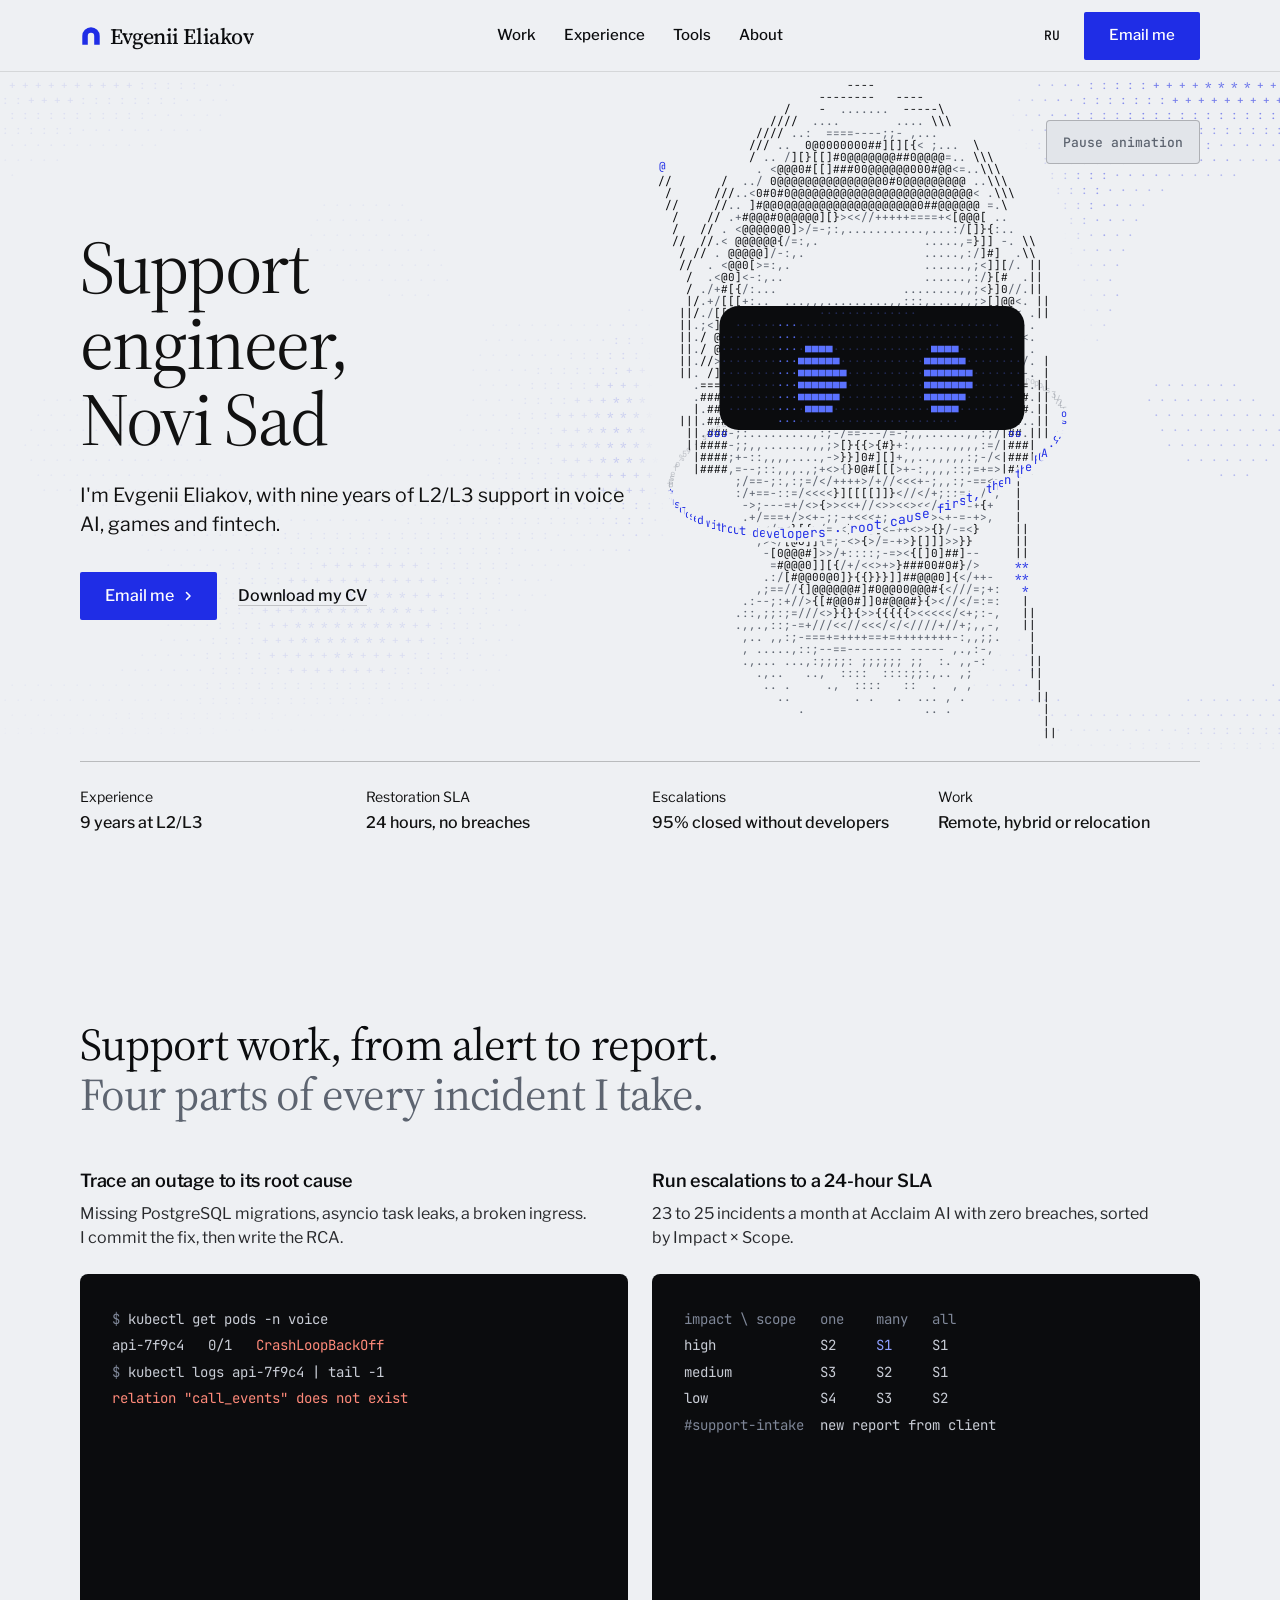
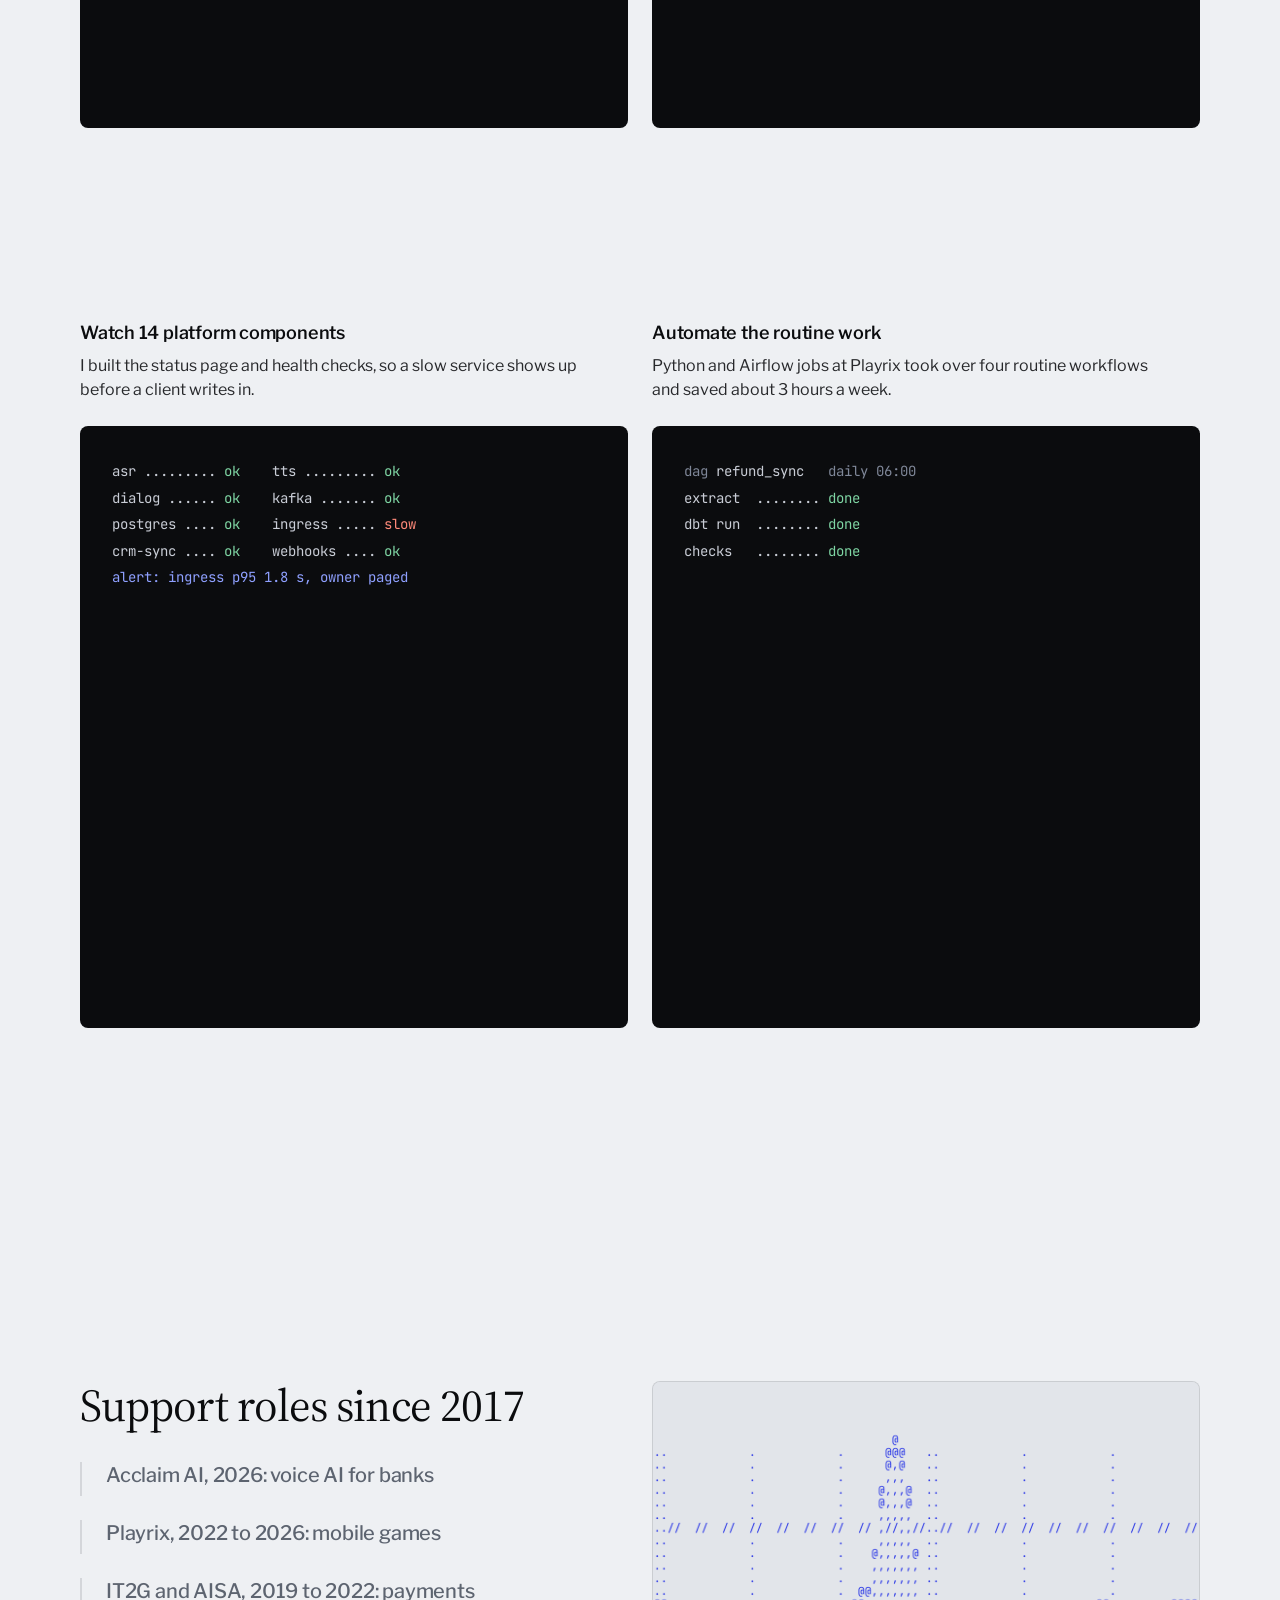
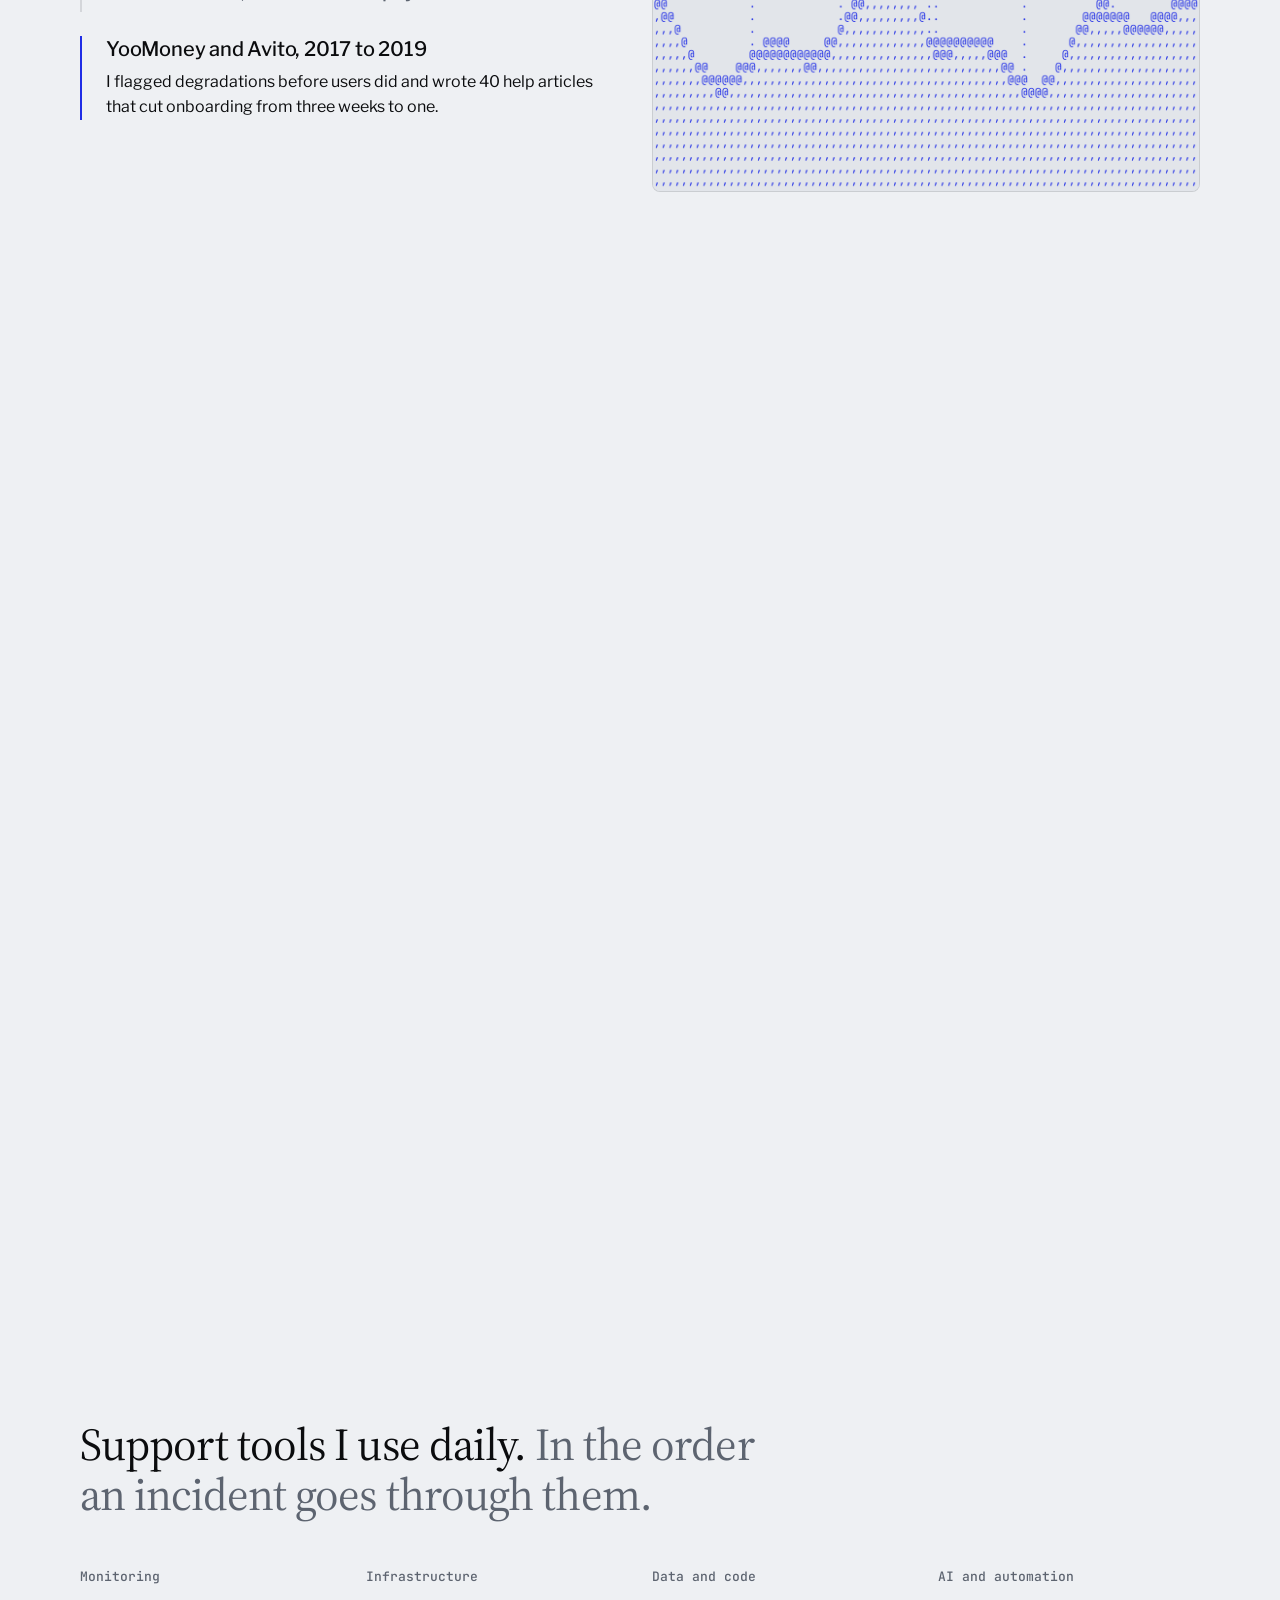
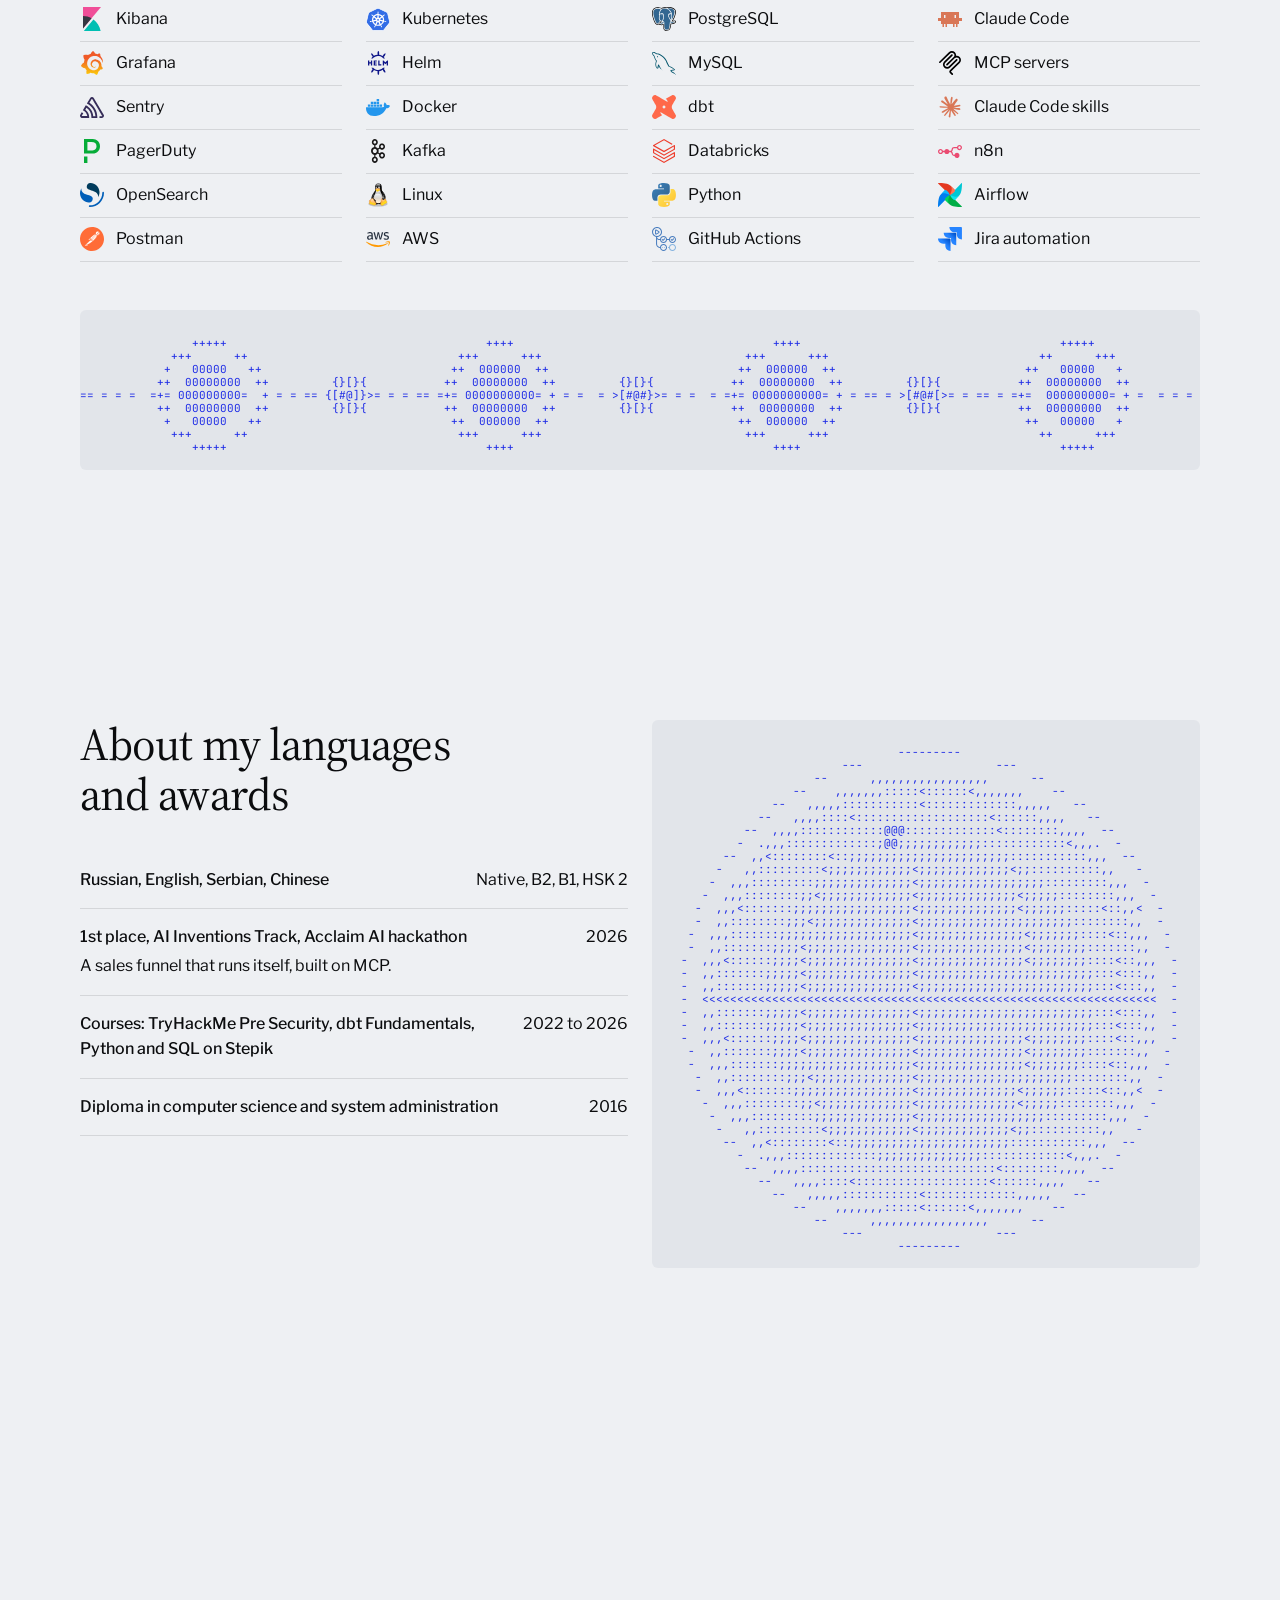
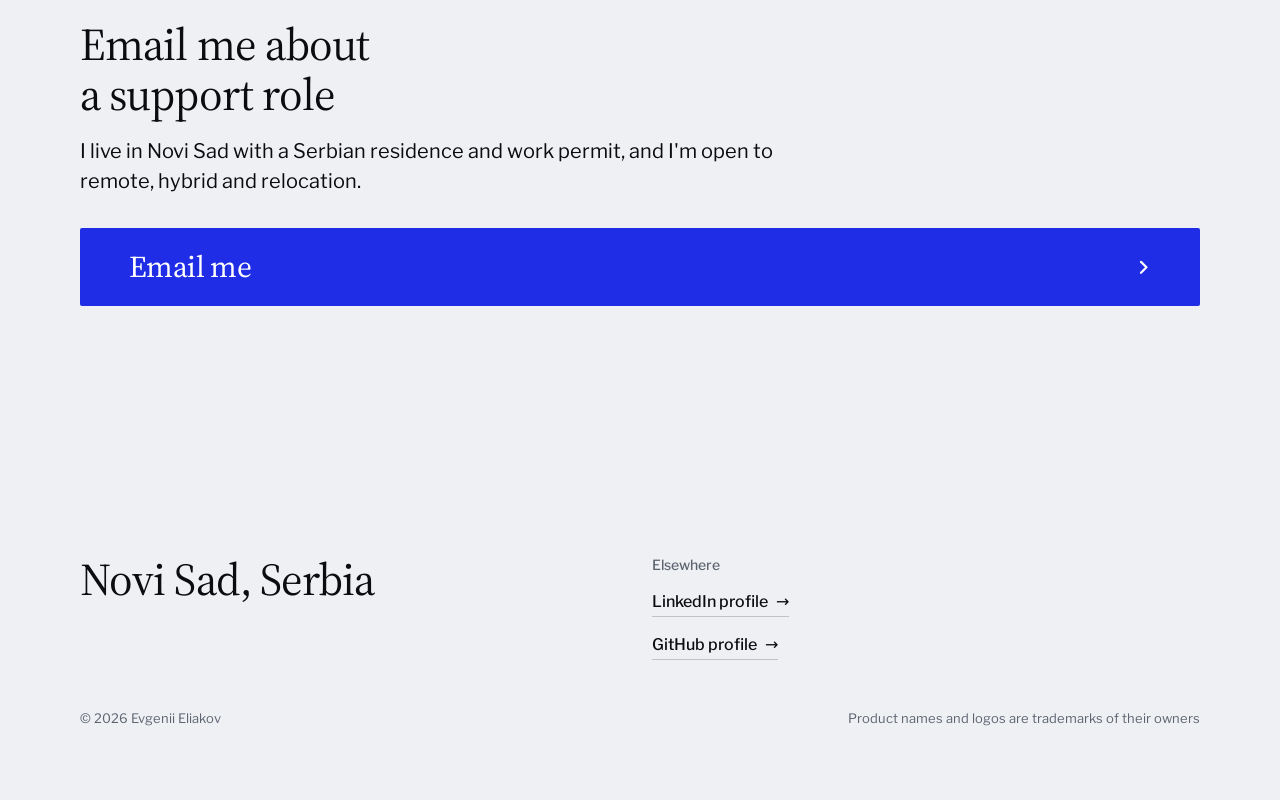
==== commit 07946f69: "Absolute share image, canonical and hreflang URLs Co-Authored-By: Claude Opus 5.5 <noreply@anthropic" ====
--- a/index.html
+++ b/index.html
@@ -8,14 +8,15 @@
 <meta property="og:type" content="website">
 <meta property="og:title" content="Evgenii Eliakov: L2/L3 support engineer in Novi Sad">
 <meta property="og:description" content="Nine years of production support for voice AI, mobile games and fintech.">
-<meta property="og:image" content="share.jpg">
+<meta property="og:image" content="https://shuba666.github.io/share.jpg">
+<meta property="og:url" content="https://shuba666.github.io/">
 <meta name="twitter:card" content="summary_large_image">
 <link rel="icon" href="favicon.svg" type="image/svg+xml">
 <meta name="theme-color" content="#eef0f3">
-<link rel="alternate" hreflang="en" href="index.html">
-<link rel="alternate" hreflang="ru" href="ru.html">
-<link rel="alternate" hreflang="x-default" href="index.html">
-<!-- <link rel="canonical" href="https://..."> once the domain is known -->
+<link rel="alternate" hreflang="en" href="https://shuba666.github.io/">
+<link rel="alternate" hreflang="ru" href="https://shuba666.github.io/ru.html">
+<link rel="alternate" hreflang="x-default" href="https://shuba666.github.io/">
+<link rel="canonical" href="https://shuba666.github.io/">
 <meta name="site-kind" content="other">
 <meta name="page-type" content="service">
 <link rel="preconnect" href="https://fonts.googleapis.com">
